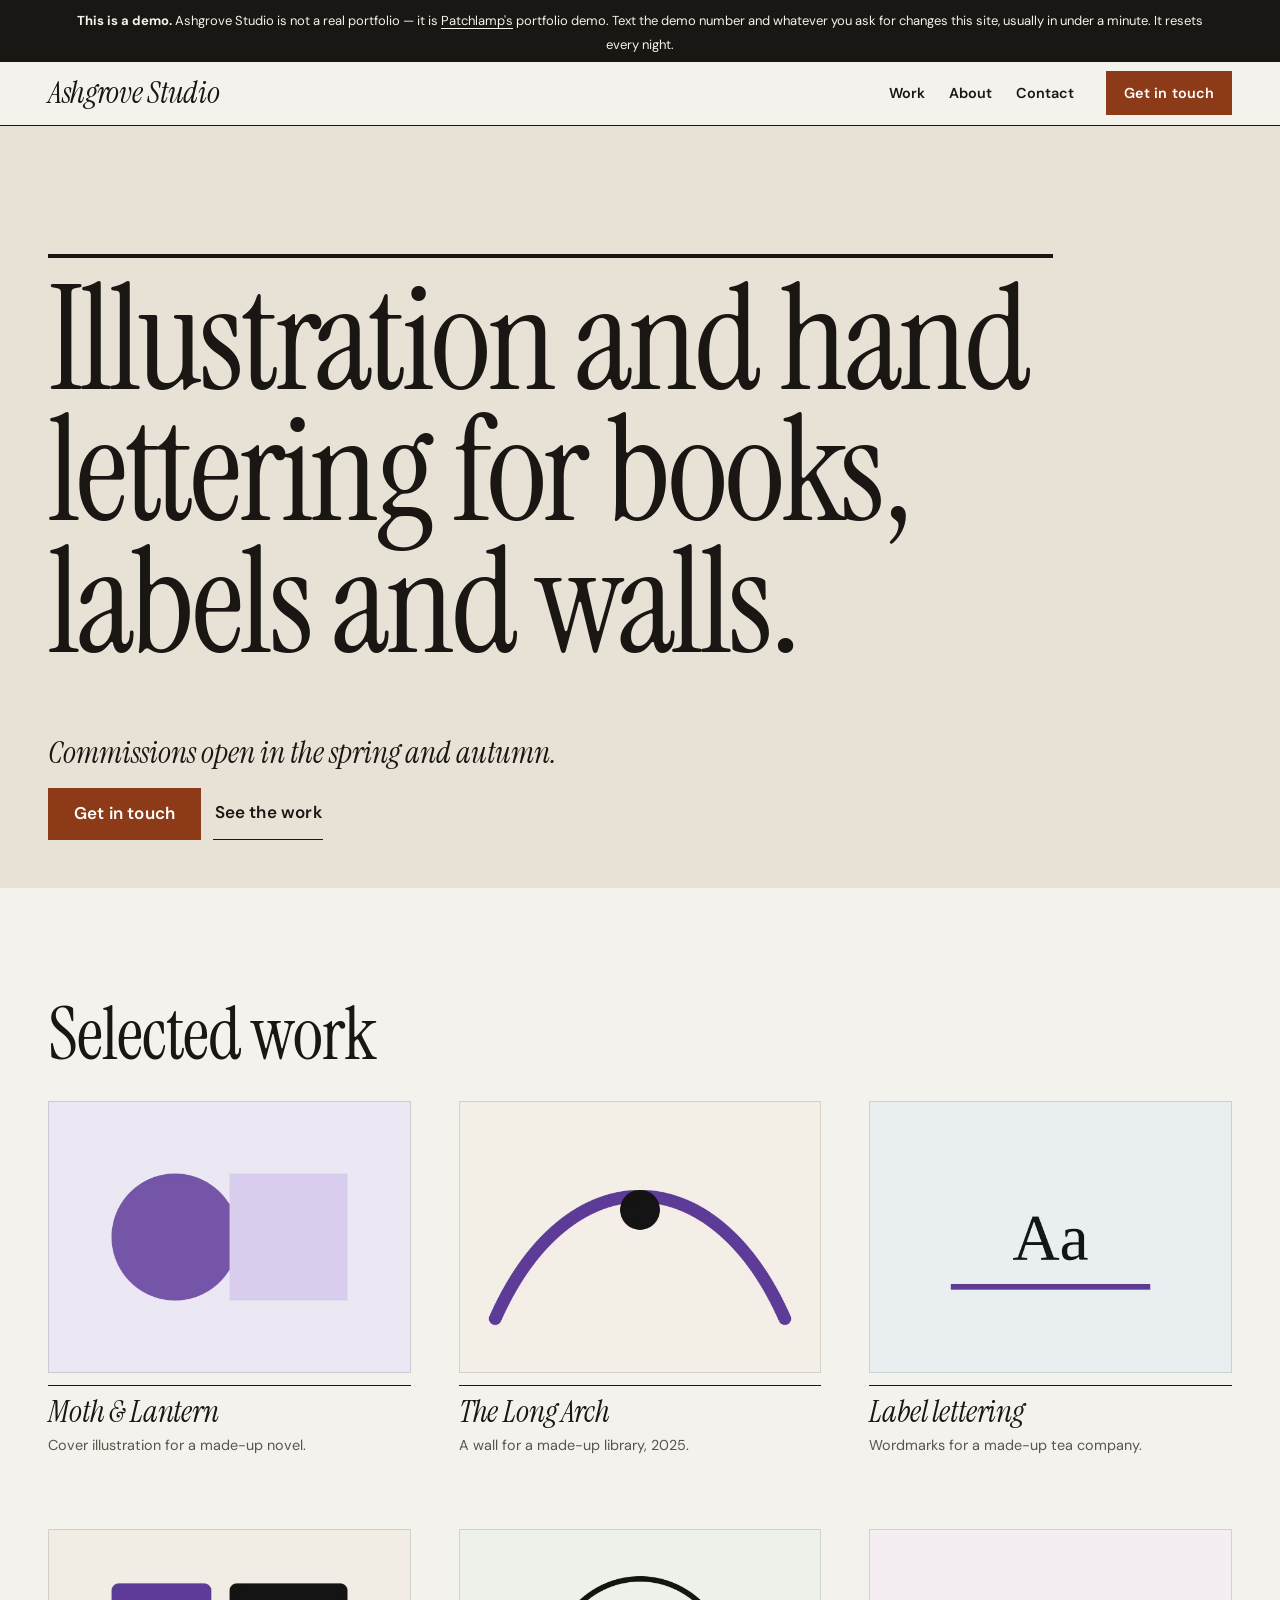
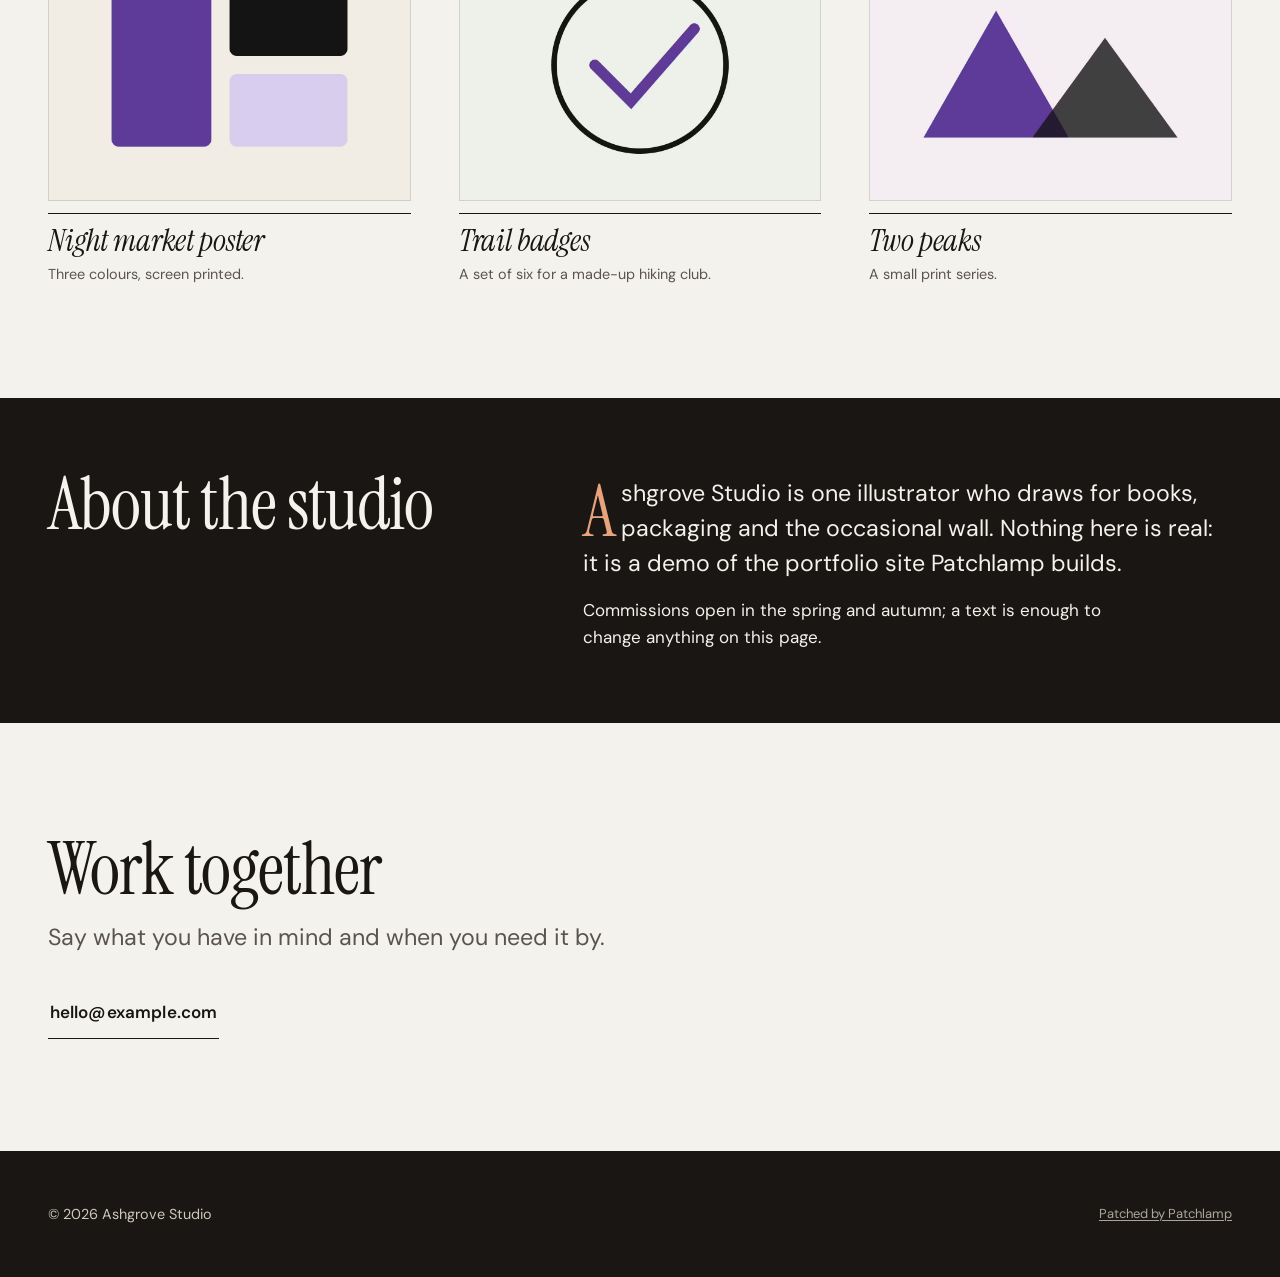
==== index.html @ ecdbf830 "B256: rendered from site.json by lib/sitegen.py (editorial, chosen by site direct); the hand-written" ====
<!DOCTYPE html>
<html lang="en">
<head>
  <meta charset="utf-8">
  <meta name="viewport" content="width=device-width, initial-scale=1">
  <title>Ashgrove Studio — Patchlamp's portfolio demo</title>
  <meta name="description" content="Ashgrove Studio is Patchlamp's demo portfolio: illustration and lettering, changed by text. Not a real studio.">
  <meta name="robots" content="noindex">
  <!-- The pages are rendered from site.json by `site render` (lib/sitegen.py): change site.json, never this file. -->
  <link rel="stylesheet" href="css/style.css">
  <link rel="stylesheet" href="css/look.css">
  <script src="js/motion.js" defer></script>
</head>
<body class="page-home">
  <p class="demo-bar">
    <strong>This is a demo.</strong> Ashgrove Studio is not a real portfolio — it is
    <a href="https://patchlamp.com/">Patchlamp's</a> portfolio demo. Text the demo number and whatever you ask for changes this site, usually in under a minute. It resets every night.
  </p>

  <header class="site-header">
    <a class="wordmark" href="index.html">Ashgrove Studio</a>
    <nav class="site-nav" aria-label="Site">
      <a href="index.html#work">Work</a>
      <a href="index.html#about">About</a>
      <a href="index.html#contact">Contact</a>
    </nav>
    <a class="header-cta" href="#contact"><span class="cta-full">Get in touch</span><span class="cta-short">Contact</span></a>
  </header>

  <main id="top">
    <section class="hero-block hero--typographic" id="hero">
      <div class="hero-copy">
        <h1 class="hero-heading">Illustration and hand lettering for books, labels and walls.</h1>
        <div class="hero-aside">
          <p class="hero-sub">Commissions open in the spring and autumn.</p>
          <div class="hero-actions">
            <a class="btn btn-primary" href="#contact">Get in touch</a>
            <a class="btn btn-secondary" href="#work">See the work</a>
          </div>
        </div>
      </div>
    </section>
    <section class="section work work--grid" id="work">
      <div class="section-inner">
        <div class="section-head">
          <h2>Selected work</h2>
        </div>
        <ol class="work-list">
          <li class="work-item" data-reveal>
            <figure class="work-media">
              <picture><source type="image/avif" srcset="images/work-1-600.avif 600w, images/work-1-1200.avif 1200w" sizes="(min-width: 900px) 50vw, 100vw"><source type="image/webp" srcset="images/work-1-600.webp 600w, images/work-1-1200.webp 1200w" sizes="(min-width: 900px) 50vw, 100vw"><img src="images/work-1-1200.jpg" srcset="images/work-1-600.jpg 600w, images/work-1-1200.jpg 1200w" sizes="(min-width: 900px) 50vw, 100vw" width="1200" height="900" alt="A book cover drawing" loading="eager" decoding="async"></picture>
            </figure>
            <h3>Moth &amp; Lantern</h3>
            <p>Cover illustration for a made-up novel.</p>
          </li>
          <li class="work-item" data-reveal>
            <figure class="work-media">
              <picture><source type="image/avif" srcset="images/work-2-600.avif 600w, images/work-2-1200.avif 1200w" sizes="(min-width: 900px) 50vw, 100vw"><source type="image/webp" srcset="images/work-2-600.webp 600w, images/work-2-1200.webp 1200w" sizes="(min-width: 900px) 50vw, 100vw"><img src="images/work-2-1200.jpg" srcset="images/work-2-600.jpg 600w, images/work-2-1200.jpg 1200w" sizes="(min-width: 900px) 50vw, 100vw" width="1200" height="900" alt="A mural sketch" loading="lazy" decoding="async"></picture>
            </figure>
            <h3>The Long Arch</h3>
            <p>A wall for a made-up library, 2025.</p>
          </li>
          <li class="work-item" data-reveal>
            <figure class="work-media">
              <picture><source type="image/avif" srcset="images/work-3-600.avif 600w, images/work-3-1200.avif 1200w" sizes="(min-width: 900px) 50vw, 100vw"><source type="image/webp" srcset="images/work-3-600.webp 600w, images/work-3-1200.webp 1200w" sizes="(min-width: 900px) 50vw, 100vw"><img src="images/work-3-1200.jpg" srcset="images/work-3-600.jpg 600w, images/work-3-1200.jpg 1200w" sizes="(min-width: 900px) 50vw, 100vw" width="1200" height="900" alt="A lettering study" loading="lazy" decoding="async"></picture>
            </figure>
            <h3>Label lettering</h3>
            <p>Wordmarks for a made-up tea company.</p>
          </li>
          <li class="work-item" data-reveal>
            <figure class="work-media">
              <picture><source type="image/avif" srcset="images/work-4-600.avif 600w, images/work-4-1200.avif 1200w" sizes="(min-width: 900px) 50vw, 100vw"><source type="image/webp" srcset="images/work-4-600.webp 600w, images/work-4-1200.webp 1200w" sizes="(min-width: 900px) 50vw, 100vw"><img src="images/work-4-1200.jpg" srcset="images/work-4-600.jpg 600w, images/work-4-1200.jpg 1200w" sizes="(min-width: 900px) 50vw, 100vw" width="1200" height="900" alt="A poster layout" loading="lazy" decoding="async"></picture>
            </figure>
            <h3>Night market poster</h3>
            <p>Three colours, screen printed.</p>
          </li>
          <li class="work-item" data-reveal>
            <figure class="work-media">
              <picture><source type="image/avif" srcset="images/work-5-600.avif 600w, images/work-5-1200.avif 1200w" sizes="(min-width: 900px) 50vw, 100vw"><source type="image/webp" srcset="images/work-5-600.webp 600w, images/work-5-1200.webp 1200w" sizes="(min-width: 900px) 50vw, 100vw"><img src="images/work-5-1200.jpg" srcset="images/work-5-600.jpg 600w, images/work-5-1200.jpg 1200w" sizes="(min-width: 900px) 50vw, 100vw" width="1200" height="900" alt="A badge design" loading="lazy" decoding="async"></picture>
            </figure>
            <h3>Trail badges</h3>
            <p>A set of six for a made-up hiking club.</p>
          </li>
          <li class="work-item" data-reveal>
            <figure class="work-media">
              <picture><source type="image/avif" srcset="images/work-6-600.avif 600w, images/work-6-1200.avif 1200w" sizes="(min-width: 900px) 50vw, 100vw"><source type="image/webp" srcset="images/work-6-600.webp 600w, images/work-6-1200.webp 1200w" sizes="(min-width: 900px) 50vw, 100vw"><img src="images/work-6-1200.jpg" srcset="images/work-6-600.jpg 600w, images/work-6-1200.jpg 1200w" sizes="(min-width: 900px) 50vw, 100vw" width="1200" height="900" alt="A print" loading="lazy" decoding="async"></picture>
            </figure>
            <h3>Two peaks</h3>
            <p>A small print series.</p>
          </li>
        </ol>
      </div>
    </section>
    <section class="section about about--band band" id="about">
      <div class="section-inner">
        <div class="about-grid">
          <div class="about-copy">
            <div class="about-head">
              <h2>About the studio</h2>
            </div>
            <div class="about-body">
              <p class="lede">Ashgrove Studio is one illustrator who draws for books, packaging and the occasional wall. Nothing here is real: it is a demo of the portfolio site Patchlamp builds.</p>
              <p class="">Commissions open in the spring and autumn; a text is enough to change anything on this page.</p>
            </div>
          </div>
        </div>
      </div>
    </section>
    <section class="section contact contact--plain" id="contact">
      <div class="section-inner">
        <div class="section-head">
          <h2>Work together</h2>
          <p class="lede">Say what you have in mind and when you need it by.</p>
        </div>
        <div class="action-row">
          <a class="btn btn-secondary" data-mail href="mailto:hello@example.com">hello@example.com</a>
        </div>
      </div>
    </section>

  </main>

  <footer class="site-footer">
    <p class="copyright">&copy; 2026 Ashgrove Studio</p>
    <p class="patchlamp-badge"><a href="https://patchlamp.com/for/creatives?from=badge" rel="noopener">Patched by Patchlamp</a></p>
    <script src="https://patchlamp.com/s/site-chat.js" data-site="demo-portfolio" crossorigin="anonymous" defer></script>
    <script src="https://patchlamp.com/hit.js" data-site="demo-portfolio" crossorigin="anonymous" defer></script>
  </footer>
</body>
</html>
---- css/style.css ----
/* ==========================================================================
   base.css: the stylesheet every rendered site shares (B255, plans/83).
   Rendered as css/style.css. It has three readers:
   1. every page of a rendered site, followed by css/look.css (a look's
      tokens and its short list of rules) and css/custom.css when a site has one;
   2. the Functions pages (/admin, estimates, invoices, signing, /book/manage),
      which load this file and read the tokens marked "Functions" below, so
      those names stay, whatever else changes;
   3. the section variants in _sections/: their layouts live here, so any
      look can wear any variant.
   How the file works: components read tokens and never a literal colour or
   font; a look changes tokens and owns a few rules; a dark or coloured ground
   (.band, the dark heroes, the accent cards) re-sets --ink, --ink-dim and
   --accent-text for what sits inside it, so the components need no dark copy.
   Nothing is ever at opacity 0. Motion is opt-in: js/motion.js sets
   html.motion only under prefers-reduced-motion: no-preference, and a reveal
   starts from a visible state, so a still frame (a screenshot, a link
   preview, the judge) always reads whole. templates/sites/DESIGN.md is the
   standard this file serves.
   ========================================================================== */

:root {
  /* --- Colour roles ------------------------------------------------------ */
  --bg: #f7f8f8;              /* page ground */
  --bg-raised: #ffffff;       /* cards, inputs (Functions) */
  --bg-alt: #edf1f2;          /* the alternate section ground */
  --bg-line: #d3dce0;         /* hairlines, input borders (Functions) */
  --ink: #15212a;             /* body text (Functions) */
  --ink-dim: #4f5f68;         /* secondary text, at least 4.5:1 on --bg (Functions) */
  --accent: #1d6f8c;          /* fills: buttons, the checked slot, focus (Functions) */
  --accent-strong: #155468;   /* hover on a fill */
  --accent-dim: var(--accent-strong);  /* the B64 name for the hover colour */
  --accent-ink: #ffffff;      /* text on --accent */
  --accent-text: var(--accent);        /* the accent as small text on --bg; a look with a loud accent darkens it */
  --link-hover: var(--accent-strong);
  --focus: var(--accent);
  --band: #10293a;            /* the one dark ground */
  --band-ink: #f1f6f8;
  --band-dim: #b4c7d0;
  --band-accent: #86d0e6;
  --hero-ground: var(--band); /* the hero's ground for split and typographic */
  --hero-ink: var(--band-ink);
  --hero-dim: var(--band-dim);
  --hero-accent: var(--band-accent);
  --hero-scrim: var(--band);  /* what a photo darkens to under text */
  --proof-bg: var(--bg-alt);
  --proof-ink: var(--ink);
  --proof-mark: var(--accent);
  --footer-bg: var(--ink);
  --footer-ink: color-mix(in srgb, var(--bg) 82%, var(--ink));
  --sorry-bg: #fbe9e7;
  --sorry-ink: #7a1f12;
  --photo-filter: none;       /* the look's grade, until img treat grades the files themselves */
  --texture: none;            /* a band's texture: a background-image the look sets */

  /* --- Type ------------------------------------------------------------- */
  --font-display: Georgia, "Times New Roman", serif;                    /* Functions */
  --font-text: system-ui, -apple-system, "Segoe UI", Helvetica, Arial, sans-serif;
  --font-body: var(--font-text);       /* the B64 name; the Functions pages read it */
  --font-kicker: var(--font-text);
  --font-button: var(--font-text);
  --display-weight: 400;      /* the hero heading */
  --heading-weight: var(--display-weight);
  --display-tracking: -0.02em;
  --display-leading: 1.02;
  --display-case: none;
  --kicker-case: uppercase;
  --kicker-tracking: 0.14em;
  --kicker-weight: 600;
  --kicker-size: var(--step--2);
  --button-weight: 650;
  --button-case: none;
  --button-tracking: 0;
  --text-size: 1.0625rem;
  --text-leading: 1.65;
  /* The scale. Every font-size in this file and in a look is one of these, so
     the design gate can check sizes against it. --step-0 is body text. */
  --step--2: 0.8125rem;
  --step--1: clamp(0.84rem, 0.82rem + 0.1vw, 0.9rem);
  --step-0: var(--text-size);
  --step-1: clamp(1.2rem, 1.1rem + 0.45vw, 1.45rem);
  --step-2: clamp(1.45rem, 1.25rem + 0.9vw, 1.95rem);
  --step-3: clamp(2rem, 1.5rem + 2.2vw, 3.25rem);
  --step-4: clamp(2.4rem, 1.7rem + 3.2vw, 4.25rem);
  --step-5: clamp(2.75rem, 1.6rem + 5vw, 6rem);       /* the hero: 44px on a phone, 96px wide */
  --step-6: clamp(3.25rem, 1.4rem + 8vw, 8.5rem);     /* the typographic hero, which has no photo to carry it */
  --measure: 34em;            /* Functions */

  /* --- Space ------------------------------------------------------------ */
  --space: 1rem;              /* Functions */
  --space-half: 0.5rem;
  --space-2: 2rem;
  --space-3: 3rem;
  --space-4: 4.5rem;
  --space-5: clamp(4rem, 3rem + 5vw, 8rem);
  --space-lg: 2.5rem;         /* the B64 name; the Functions pages read it */
  --space-xl: var(--space-5);
  --section-pad: var(--space-5);
  --page-pad: clamp(1rem, 4vw, 3rem);   /* Functions */
  --content: 74rem;
  --wide: var(--content);

  /* --- Shape, depth ----------------------------------------------------- */
  --radius: 6px;              /* inputs, tiles */
  --radius-card: 10px;
  --radius-btn: 6px;
  --radius-media: 6px;
  --rule-strong: 1px solid var(--ink);
  --shadow-1: 0 1px 2px rgb(15 30 40 / 0.06), 0 2px 8px rgb(15 30 40 / 0.05);
  --shadow-2: 0 2px 6px rgb(15 30 40 / 0.06), 0 18px 40px -12px rgb(15 30 40 / 0.22);
  --shadow: var(--shadow-2);  /* the B64 name */

  /* --- Motion (read only under html.motion and no-preference) ----------- */
  --dur-1: 160ms;             /* hover, press */
  --dur-2: 420ms;             /* a state change */
  --dur-3: 900ms;             /* a reveal */
  --dur-moment: 1600ms;       /* a look's one hero moment */
  --ease: cubic-bezier(0.2, 0.7, 0.2, 1);
  --ease-in-out: cubic-bezier(0.65, 0, 0.35, 1);
  --lift: -3px;
  --reveal-from: 0.55;        /* never 0: a still frame must read whole */
  --reveal-shift: 10px;
  --reveal-stagger: 70ms;
}

/* --- Base ------------------------------------------------------------------ */
*, *::before, *::after { box-sizing: border-box; }
* { margin: 0; padding: 0; }
html { -webkit-text-size-adjust: 100%; text-size-adjust: 100%; scroll-padding-top: 5.5rem; }
body {
  background: var(--bg); color: var(--ink);
  font-family: var(--font-text); font-size: var(--step-0); line-height: var(--text-leading);
  -webkit-font-smoothing: antialiased; text-rendering: optimizeLegibility; font-kerning: normal;
  font-synthesis: weight;   /* never a browser-slanted italic or scaled small caps: a look that wants one ships the face */
  overflow-x: clip;
}
img, svg, video { display: block; max-width: 100%; height: auto; }
picture { display: contents; }
h1, h2, h3, h4 {
  font-family: var(--font-display); font-weight: var(--heading-weight);
  letter-spacing: var(--display-tracking); line-height: 1.1; text-transform: var(--display-case);
  text-wrap: balance;
}
h1, h2 { font-size: var(--step-4); line-height: var(--display-leading); }
h3 { font-size: var(--step-1); line-height: 1.2; letter-spacing: -0.005em; }
p { max-width: var(--measure); text-wrap: pretty; }
a { color: var(--accent-text); text-underline-offset: 0.2em; text-decoration-thickness: 1px; }
a:hover { color: var(--link-hover); text-decoration-thickness: 2px; }
.muted { color: var(--ink-dim); }
.visually-hidden { position: absolute; width: 1px; height: 1px; overflow: hidden; clip-path: inset(50%); white-space: nowrap; }
:focus-visible { outline: 3px solid var(--focus); outline-offset: 3px; border-radius: 2px; }
::selection { background: var(--accent); color: var(--accent-ink); }

/* Grounds that change the ink: everything inside reads these instead, the surfaces (--bg, --bg-raised,
   --bg-alt) as well as the text, so a form card, a tile or an input inside a band is a lifted tone of the
   band with light text, never a light card with light text. */
.band, .hero--full-dark {
  background-color: var(--band); background-image: var(--texture); color: var(--band-ink);
  --ink: var(--band-ink); --ink-dim: var(--band-dim); --accent-text: var(--band-accent);
  --link-hover: var(--band-ink); --focus: var(--band-accent);
  --bg: color-mix(in srgb, var(--band-ink) 6%, var(--band));
  --bg-alt: var(--bg);
  --bg-raised: color-mix(in srgb, var(--band-ink) 11%, var(--band));
  --bg-line: color-mix(in srgb, var(--band-ink) 24%, transparent);
  --rule-strong: 1px solid color-mix(in srgb, var(--band-ink) 45%, transparent);
}
.hero--split, .hero--typographic {
  background-color: var(--hero-ground); color: var(--hero-ink);
  --ink: var(--hero-ink); --ink-dim: var(--hero-dim); --accent-text: var(--hero-accent);
  --link-hover: var(--hero-ink); --focus: var(--hero-accent);
  --bg: color-mix(in srgb, var(--hero-ink) 6%, var(--hero-ground));
  --bg-alt: var(--bg);
  --bg-raised: color-mix(in srgb, var(--hero-ink) 11%, var(--hero-ground));
  --bg-line: color-mix(in srgb, var(--hero-ink) 24%, transparent);
}
.contact-card, .cta--band, .donate--band {
  background: var(--accent); color: var(--accent-ink);
  /* 90% and a 10% lift: at 82% and 14% the dim text failed AA on its own raised tile in three looks (B256) */
  --ink: var(--accent-ink); --ink-dim: color-mix(in srgb, var(--accent-ink) 90%, var(--accent));
  --accent-text: var(--accent-ink); --link-hover: var(--accent-ink); --focus: var(--accent-ink);
  --bg: color-mix(in srgb, var(--accent-ink) 8%, var(--accent));
  --bg-alt: var(--bg);
  --bg-raised: color-mix(in srgb, var(--accent-ink) 10%, var(--accent));
  --bg-line: color-mix(in srgb, var(--accent-ink) 30%, transparent);
}

/* --- The demo and preview bar ------------------------------------------- */
.demo-bar {
  max-width: none; margin: 0; padding: 0.45rem var(--page-pad);
  background: var(--ink); color: var(--bg); font-size: var(--step--2); line-height: 1.45; text-align: center;
}
.demo-bar a { color: inherit; display: inline-block; padding-block: 0.3rem; }

/* --- Header: the name, the sections, the one way to reach them ------------ */
.site-header {
  position: sticky; top: 0; z-index: 20;
  display: flex; align-items: center; gap: var(--space) var(--space-2);
  padding: 0.6rem var(--page-pad);
  background: color-mix(in srgb, var(--bg) 93%, transparent); color: var(--ink);
  -webkit-backdrop-filter: saturate(1.4) blur(10px); backdrop-filter: saturate(1.4) blur(10px);
  border-bottom: 1px solid color-mix(in srgb, var(--bg-line) 70%, transparent);
}
.wordmark {
  display: inline-flex; align-items: center; gap: 0.45rem; margin-right: auto; min-height: 44px; min-width: 0;
  font-family: var(--font-display); font-size: var(--step-1); font-weight: var(--heading-weight);
  letter-spacing: -0.01em; line-height: 1.05; text-transform: var(--display-case);
  color: inherit; text-decoration: none;
}
.wordmark:hover { color: inherit; text-decoration: none; }
.wordmark-sub { color: var(--accent-text); }
.site-nav { display: flex; gap: 0.25rem 1.5rem; }
.site-nav a {
  display: inline-flex; align-items: center; min-height: 44px;
  color: inherit; text-decoration: none; font-size: var(--step--1); font-weight: 600;
}
.site-nav a:hover, .site-nav a[aria-current="page"] { color: var(--accent-text); }
.header-cta {
  display: inline-flex; align-items: center; flex: none; min-height: 44px; padding: 0.5rem 1.1rem;
  background: var(--accent); color: var(--accent-ink); border-radius: var(--radius-btn);
  font-family: var(--font-button); font-size: var(--step--1); font-weight: var(--button-weight);
  letter-spacing: var(--button-tracking); text-transform: var(--button-case); text-decoration: none; white-space: nowrap;
}
.header-cta:hover { background: var(--accent-strong); color: var(--accent-ink); text-decoration: none; }
.header-cta .cta-short { display: none; }
@media (max-width: 56em) { .site-nav { display: none; } }   /* one scroll on a phone; the call button stays */
@media (max-width: 30em) {
  .site-header { gap: var(--space); }
  .header-cta .cta-full { display: none; }
  .header-cta .cta-short { display: inline; }
}

/* --- Buttons (.button: the B64 class the pasted collection blocks use) ---- */
.btn, .button {
  display: inline-flex; align-items: center; justify-content: center; gap: 0.5rem;
  min-height: 3.25rem; padding: 0.7rem 1.5rem;
  font-family: var(--font-button); font-size: var(--step-0); font-weight: var(--button-weight); line-height: 1.15;
  letter-spacing: var(--button-tracking); text-transform: var(--button-case); text-align: center; text-decoration: none;
  cursor: pointer; border: 2px solid transparent; border-radius: var(--radius-btn);
}
.btn-primary, .button { background: var(--accent); color: var(--accent-ink); }
.btn-primary:hover, .button:hover { background: var(--accent-strong); color: var(--accent-ink); text-decoration: none; }
.btn-secondary { background: transparent; color: inherit; border-color: color-mix(in srgb, currentColor 55%, transparent); }
.btn-secondary:hover { color: inherit; border-color: currentColor; background: color-mix(in srgb, currentColor 8%, transparent); text-decoration: none; }
.action-row { display: flex; flex-wrap: wrap; align-items: center; gap: 0.75rem; }
@media (max-width: 30em) { .btn, .button { padding-inline: 1.15rem; } }

/* --- Pictures and their labels (a stock or AI picture says so) ----------- */
figure { position: relative; margin: 0; }
figure img { filter: var(--photo-filter); }
.img-label {
  position: absolute; top: 0.6rem; right: 0.6rem; z-index: 2; max-width: calc(100% - 1.2rem);
  padding: 0.2rem 0.55rem; border-radius: 3px; background: rgb(0 0 0 / 0.64); color: #fff;
  font: 500 var(--step--2)/1.35 var(--font-text); letter-spacing: 0.01em; text-transform: none; pointer-events: none;
}

/* --- Hero: shared parts ------------------------------------------------- */
.hero-block { position: relative; isolation: isolate; }
.hero-media { position: relative; margin: 0; overflow: hidden; background-color: var(--band); }
.hero-media img { width: 100%; height: 100%; object-fit: cover; }
.hero-field { background-image: var(--texture); }   /* the colour field a hero shows when there is no photo */
.hero-copy { position: relative; z-index: 1; }
.hero-kicker {
  font: var(--kicker-weight) var(--kicker-size)/1.3 var(--font-kicker);
  text-transform: var(--kicker-case); letter-spacing: var(--kicker-tracking);
  color: var(--accent-text); margin-bottom: var(--space);
}
.hero-heading {
  font-size: var(--step-5); line-height: var(--display-leading); font-weight: var(--display-weight);
  max-width: 13ch; margin-bottom: var(--space);
}
.hero-heading em { font-style: normal; color: var(--accent-text); }
.hero-sub { font-size: var(--step-1); line-height: 1.45; max-width: 30em; color: var(--ink-dim); }
.hero-actions { display: flex; flex-wrap: wrap; gap: 0.75rem; margin-top: var(--space-2); }
.hero-actions:empty { display: none; }
.hero-note { margin-top: var(--space); font-size: var(--step--1); font-weight: 600; color: var(--ink-dim); }
.hero-phone { margin-top: var(--space); }   /* a step under the buttons, so the number reads as its own way in */
.hero-phone a {
  display: inline-block; padding-block: 0.3rem; color: inherit; text-decoration: none;
  font: var(--heading-weight) var(--step-2)/1.1 var(--font-display); letter-spacing: var(--display-tracking);
}

/* hero--band-card: a photo band, the words on a card over its lower edge */
.hero--band-card { background: var(--bg); color: var(--ink); padding-bottom: var(--space-3); }
.hero--band-card .hero-media { height: clamp(12rem, 44vw, 34rem); }
.hero--band-card .hero-copy {
  margin: calc(-1 * clamp(3rem, 9vw, 11rem)) var(--page-pad) 0; max-width: 46rem;
  padding: clamp(1.5rem, 4vw, 3.5rem);
  background: var(--bg-raised); border-radius: var(--radius-card); box-shadow: var(--shadow-2);
}
@media (min-width: 60em) {
  /* wide, the photo runs the hero's full height and the card sits on its lower left, overhanging its foot, so the
     band beside the card is picture rather than an empty strip of page (the B257 judge, ten previews, and B256's
     Apron Strings: "the right half beside the hero card is empty") */
  .hero--band-card { display: grid; padding-bottom: var(--space-4); }
  .hero--band-card > .hero-media, .hero--band-card > .hero-copy { grid-area: 1 / 1; }
  .hero--band-card .hero-media { height: clamp(24rem, 38vw, 32rem); }
  .hero--band-card .hero-copy { align-self: end; width: calc(100% - 2 * var(--page-pad));
    margin: 0 0 calc(-1 * var(--space-3)) max(var(--page-pad), calc((100vw - var(--content)) / 2)); }
  /* the card is a frame of its own: its heading a step under the full-bleed heroes', so the action stays on the
     first desktop screen */
  .hero--band-card .hero-heading { font-size: var(--step-4); max-width: 16ch; }
}

/* hero--split: the words on the hero ground, the photo beside them (under them on a phone) */
.hero--split { display: grid; }
.hero--split .hero-media { order: 2; height: clamp(14rem, 60vw, 24rem); }
.hero--split .hero-copy { padding: var(--space-3) var(--page-pad); }
.hero--split .hero-field { display: none; }
@media (min-width: 56em) {
  .hero--split.has-image { grid-template-columns: minmax(0, 1.05fr) minmax(0, 1fr); min-height: min(86svh, 44rem); }
  .hero--split .hero-media { height: auto; }
  .hero--split .hero-copy {
    align-self: center; width: 100%; max-width: calc(var(--content) + 2 * var(--page-pad)); margin-inline: auto;
    padding: var(--space-4) var(--page-pad);
  }
  .hero--split.has-image .hero-copy { padding-right: var(--space-3); padding-left: max(var(--page-pad), calc((100vw - var(--content)) / 2)); }
}

/* hero--full-dark: the photo full bleed, the words low on a scrim of the band colour */
.hero--full-dark { display: grid; min-height: 30rem; }
@media (min-width: 48em) { .hero--full-dark { min-height: min(92svh, 56rem); } }
.hero--full-dark > .hero-media, .hero--full-dark > .hero-copy { grid-area: 1 / 1; }
/* The scrim is what makes words over any photo readable: behind the heading it is at least about 70% of the
   band colour, which keeps white text above 4.5:1 even over white sky (the design gate samples it). On a phone
   the words fill the hero, so the scrim is one wash: light at the top so the scene shows, about 70% from the
   kicker down through the H1 (5.6:1 on the Juniper pool, 6.1:1 on clear-water's sky, 2026-10-23), and 85% at the
   foot; at 48-95% it read as a dark colour field (the judge, wick-7). Wider, it darkens the left and the bottom. */
.hero--full-dark .hero-media::after {
  content: ""; position: absolute; inset: 0;
  background: linear-gradient(180deg, color-mix(in srgb, var(--hero-scrim) 25%, transparent) 0%,
    color-mix(in srgb, var(--hero-scrim) 70%, transparent) 25%,
    color-mix(in srgb, var(--hero-scrim) 72%, transparent) 60%,
    color-mix(in srgb, var(--hero-scrim) 85%, transparent) 100%);
}
@media (min-width: 48em) {
  .hero--full-dark .hero-media::after {
    background:
      linear-gradient(180deg, transparent 12%, color-mix(in srgb, var(--hero-scrim) 45%, transparent) 45%, color-mix(in srgb, var(--hero-scrim) 94%, transparent) 100%),
      linear-gradient(90deg, color-mix(in srgb, var(--hero-scrim) 82%, transparent), color-mix(in srgb, var(--hero-scrim) 62%, transparent) 42%, transparent 74%);
  }
}
.hero--full-dark .hero-copy {
  align-self: end; width: 100%; max-width: calc(var(--content) + 2 * var(--page-pad)); margin-inline: auto;
  padding: clamp(5rem, 14vw, 8rem) var(--page-pad) clamp(2rem, 6vw, 5.5rem);
}
.hero--full-dark .hero-field::after { content: none; }   /* no photo: the field is the ground, no scrim */
.hero--full-dark .hero-sub { color: color-mix(in srgb, var(--band-ink) 92%, transparent); }
.hero--full-dark .hero-media .img-label { top: 0.8rem; right: var(--page-pad); }

/* hero--typographic: no photo; the heading at the largest step on a colour field */
.hero--typographic { background-image: var(--texture); }
.hero--typographic .hero-copy {
  display: grid; gap: var(--space-2); max-width: calc(var(--content) + 2 * var(--page-pad)); margin-inline: auto;
  padding: clamp(3.5rem, 10vw, 9rem) var(--page-pad) clamp(3rem, 7vw, 6rem);
}
.hero--typographic .hero-kicker { margin: 0; }
.hero--typographic .hero-heading { font-size: var(--step-6); max-width: 14ch; margin: 0; }
.hero--typographic .hero-aside .hero-actions { margin-top: var(--space); }
.hero--typographic .hero-note { margin: 0; padding-top: var(--space); border-top: 1px solid color-mix(in srgb, currentColor 30%, transparent); }
/* Wide, the line and the buttons sit under the heading on its left edge (the eye goes down, not across to a lower
   corner: the B257 judge, ten previews), and the hours note and the phone take the right column beside them. */
@media (min-width: 60em) {
  .hero--typographic .hero-copy { grid-template-columns: minmax(0, 7fr) minmax(0, 5fr); column-gap: var(--space-4); }
  .hero--typographic .hero-kicker, .hero--typographic .hero-heading { grid-column: 1 / -1; }
  .hero--typographic .hero-aside { grid-column: 1; grid-row: 3 / span 2; }
  .hero--typographic .hero-note, .hero--typographic .hero-phone { grid-column: 2; grid-row: 3; align-self: end; }
  .hero--typographic .hero-note + .hero-phone { grid-row: 4; align-self: start; }
}

/* --- Proof: the line under the hero (rating, area, hours) ---------------- */
.proof-list { list-style: none; }
.proof-list li { display: flex; align-items: center; gap: 0.6rem; min-height: 2rem; }
.proof-list a { color: inherit; display: inline-block; padding-block: 0.35rem; }
/* proof--strip: a band of its own colour */
.proof--strip { background: var(--proof-bg); color: var(--proof-ink); }
.proof--strip .proof-list {
  max-width: calc(var(--content) + 2 * var(--page-pad)); margin: 0 auto; padding: 1rem var(--page-pad);
  display: grid; grid-template-columns: repeat(auto-fit, minmax(min(100%, 9.5rem), 1fr)); gap: 0.35rem var(--space-2);
  font-size: var(--step--1); font-weight: 600; line-height: 1.3;
}
.proof--strip li::before { content: ""; flex: none; width: 0.5rem; height: 0.5rem; border-radius: 50%; background: var(--proof-mark); }
@media (max-width: 29.99em) { .proof--strip .proof-list { grid-template-columns: 1fr; } }   /* a phone: one a line, never two and one stranded (the B256 judge) */
@media (min-width: 48em) { .proof--strip .proof-list { grid-template-columns: repeat(auto-fit, minmax(12rem, 1fr)); font-size: var(--step-0); } }
/* proof--inline: one typeset line between rules, on the page ground */
.proof--inline { padding: 0 var(--page-pad); }
.proof--inline .proof-list {
  max-width: var(--content); margin: 0 auto; padding: 0.9rem 0;
  display: flex; flex-wrap: wrap; gap: 0.25rem 1.6rem;
  border-top: var(--rule-strong); border-bottom: 1px solid var(--bg-line); font-size: var(--step-0);
}
.proof--inline li::before { content: var(--proof-glyph, "•"); color: var(--proof-mark); }

/* --- Sections ------------------------------------------------------------ */
.section { padding: var(--section-pad) var(--page-pad); }
.section.alt { background: var(--bg-alt); }
.section-inner { max-width: var(--content); margin: 0 auto; }
.section-head { max-width: 44rem; margin-bottom: var(--space-3); }
.section-head h2 { margin-bottom: var(--space); }
.kicker {
  font: var(--kicker-weight) var(--kicker-size)/1.3 var(--font-kicker);
  text-transform: var(--kicker-case); letter-spacing: var(--kicker-tracking);
  color: var(--accent-text); margin-bottom: var(--space);
}
.lede { font-size: var(--step-1); line-height: 1.5; color: var(--ink-dim); max-width: 30em; }
.section-media { margin: var(--space-2) 0 0; }
.section-media img, .about-media img { width: 100%; aspect-ratio: 3 / 2; object-fit: cover; border-radius: var(--radius-media); }
/* A preview's note on how a section was written (the services' "from the category on their Google listing"): under
   the list, small and quiet, because the first thing a customer reads in the section is the services, not how the
   page was made (the B257 judge, ten previews). */
.preview-caveat {
  margin-top: var(--space-2); padding: 0.1rem 0 0.1rem 0.75rem; border-left: 2px solid var(--bg-line);
  color: var(--ink-dim); font-size: var(--step--2); max-width: 40em;
}

/* --- Services ----------------------------------------------------------- */
.service-list { list-style: none; display: grid; gap: var(--space-2) var(--space-3); }
.service-n {
  font: var(--display-weight) var(--step-3)/0.9 var(--font-display); letter-spacing: -0.03em;
  color: var(--accent-text); font-variant-numeric: lining-nums tabular-nums;
}
.service-list h3 { margin-bottom: 0.35rem; }
.service-list p { color: var(--ink-dim); }
/* services--numerals: an editorial list beside a head that stays in view */
.services--numerals .section-inner { display: grid; gap: var(--space-3); }
.services--numerals .section-head { margin: 0; }
.services--numerals .service-list li { display: grid; grid-template-columns: auto 1fr; column-gap: 1.25rem; align-content: start; }
.services--numerals .service-n { grid-row: span 2; min-width: 2.2ch; }
.services--numerals .service-list h3 { margin-top: 0.2rem; }
@media (min-width: 40em) { .services--numerals .service-list { grid-template-columns: 1fr 1fr; } }
@media (min-width: 60em) {
  .services--numerals .preview-caveat { grid-column: 2; }
  .services--numerals .section-inner { grid-template-columns: 5fr 7fr; align-items: start; column-gap: var(--space-4); }
  .services--numerals .section-head { position: sticky; top: 6rem; }
  .services--numerals .service-list { padding-top: var(--space-half); }
}
/* services--blocks: solid blocks of colour, tiled, the number inside */
.services--blocks .service-list { gap: 4px; grid-template-columns: repeat(auto-fit, minmax(min(100%, 15rem), 1fr)); }
.services--blocks .service-list li { background: var(--bg-raised); padding: 1.5rem 1.5rem 1.75rem; }
.services--blocks.alt .service-list li { background: var(--bg); }
.services--blocks .service-n { display: block; margin-bottom: 0.9rem; }
.services--blocks .section-media img, .services--ruled .section-media img { aspect-ratio: 3 / 1; }
/* services--ruled: an index, a rule above each row, no boxes */
.services--ruled .service-list { gap: 0; }
.services--ruled .service-list li {
  display: grid; grid-template-columns: 3.25rem minmax(0, 1fr); column-gap: var(--space);
  padding: 1.1rem 0 1.5rem; border-top: var(--rule-strong);
}
.services--ruled .service-list li:last-child { border-bottom: 1px solid var(--bg-line); }
.services--ruled .service-n { grid-row: span 2; font-size: var(--step-2); }
@media (min-width: 48em) {
  .services--ruled .service-list li { grid-template-columns: 5rem minmax(0, 1fr) minmax(0, 1.35fr); align-items: baseline; padding: 1.5rem 0; }
  .services--ruled .service-n { grid-row: auto; }
  .services--ruled .service-list h3 { font-size: var(--step-2); margin: 0; }
}

/* --- Area: the towns, as a typeset list ---------------------------------- */
.area--list .section-inner { display: grid; gap: var(--space-2); }
.area--list .section-head { margin: 0; }
.place-list { list-style: none; columns: 2 9rem; column-gap: var(--space-2); }
.place-list li {
  break-inside: avoid; padding: 0.55rem 0; border-bottom: 1px solid var(--bg-line);
  font: var(--heading-weight) var(--step-1)/1.2 var(--font-display); text-transform: var(--display-case);
}
@media (min-width: 60em) {
  .area--list .section-inner { grid-template-columns: 5fr 7fr; column-gap: var(--space-4); align-items: start; }
  .place-list { columns: 3 9rem; }
}

/* --- About -------------------------------------------------------------- */
.about-grid { display: grid; gap: var(--space-3); align-items: center; }
.about-head h2 { margin-bottom: var(--space); }
.about-body p + p { margin-top: var(--space); }
.about-body .lede { color: var(--ink); }
.about-media { margin: 0; }
@media (min-width: 60em) {
  .about-grid.has-image { grid-template-columns: 6fr 5fr; gap: var(--space-4); }
  /* no picture: the heading on the left, the words on the right, so a short about isn't one sentence across an
     empty width (the B257 judge, ten previews) */
  .about-grid:not(.has-image) .about-copy { display: grid; grid-template-columns: 5fr 7fr; column-gap: var(--space-4); align-items: start; }
  .about-grid:not(.has-image) .about-head h2 { margin-bottom: 0; }
  .about-grid:not(.has-image) .about-body { padding-top: 0.4rem; }
}
.about--band .about-media img { box-shadow: 0 30px 60px -24px rgb(0 0 0 / 0.5); }
/* a band with no picture is short: its words, not a tall field of colour */
.about--band:has(.about-grid:not(.has-image)) { padding-block: var(--space-4); }

/* --- Gallery ------------------------------------------------------------ */
.gallery-grid { list-style: none; display: grid; gap: 0.75rem; grid-template-columns: repeat(2, minmax(0, 1fr)); }
.gallery-grid li { position: relative; }
.gallery-grid img { width: 100%; height: 100%; aspect-ratio: 4 / 5; object-fit: cover; border-radius: var(--radius-media); }
/* gallery--grid fills every row whatever the count: on a phone an odd last picture goes full width;
   wider, three columns, the first of 3, 6, 9 … leads two by two, and a leftover one or two widen */
.gallery--grid .gallery-grid li:last-child:nth-child(odd) { grid-column: 1 / -1; }
.gallery--grid .gallery-grid li:last-child:nth-child(odd) img { aspect-ratio: 8 / 5; }
@media (min-width: 48em) {
  .gallery--grid .gallery-grid { grid-template-columns: repeat(3, minmax(0, 1fr)); }
  .gallery--grid .gallery-grid li:last-child:nth-child(odd) { grid-column: auto; }
  .gallery--grid .gallery-grid li:last-child:nth-child(odd) img { aspect-ratio: 4 / 5; }
  .gallery--grid .gallery-grid li:first-child:nth-last-child(3n) { grid-column: span 2; grid-row: span 2; }
  .gallery--grid .gallery-grid li:first-child:nth-last-child(3n) figure { position: absolute; inset: 0; }
  .gallery--grid .gallery-grid li:first-child:nth-last-child(3n) img { aspect-ratio: auto; }
  .gallery--grid .gallery-grid li:last-child:nth-child(3n+1) { grid-column: 1 / -1; }
  .gallery--grid .gallery-grid li:last-child:nth-child(3n+1) img { aspect-ratio: 21 / 9; }
  .gallery--grid .gallery-grid li:last-child:nth-child(3n+2) { grid-column: span 2; }
  .gallery--grid .gallery-grid li:last-child:nth-child(3n+2) img { aspect-ratio: 8 / 5; }
}
/* gallery--strip: one row that scrolls sideways, each picture snapping into place */
.gallery-strip {
  display: flex; overflow-x: auto; overscroll-behavior-x: contain; scroll-snap-type: x mandatory;
  margin-inline: calc(-1 * var(--page-pad)); padding: 0 var(--page-pad) 0.75rem; scroll-padding-inline: var(--page-pad);
  scrollbar-width: thin; scrollbar-color: var(--bg-line) transparent;
}
.gallery-strip li { flex: 0 0 min(78vw, 24rem); scroll-snap-align: start; }
.gallery-caption { margin-top: 0.5rem; font-size: var(--step--1); color: var(--ink-dim); }   /* an image's own caption, when site.json gives one */
@media (min-width: 48em) {
  .gallery--grid .gallery-grid li:first-child:nth-last-child(3n) figure { display: flex; flex-direction: column; }
  .gallery--grid .gallery-grid li:first-child:nth-last-child(3n) picture { display: block; flex: 1; min-height: 0; }
}
.gallery-more { margin-top: var(--space-2); }
.gallery-more a { display: inline-block; padding: 0.4rem 0; font-weight: 600; }
.gallery-empty { color: var(--ink-dim); }

/* --- Forms ---------------------------------------------------------------- */
.form-grid { display: grid; gap: var(--space-2); align-items: start; }
.form-grid .section-head { margin: 0; }
@media (min-width: 60em) {
  .form-grid { grid-template-columns: 5fr 7fr; gap: var(--space-4); }
  .form-grid .section-head { position: sticky; top: 6rem; }
  /* a short form sits level with its heading and keeps its fields on one row, so neither column is left with an
     empty half (the booking calendar is tall, and keeps its heading in view instead) */
  :is(.quote--card, .signup--card) .form-grid { align-items: center; }
  :is(.quote--card, .signup--card) .form-grid .section-head { position: static; }
  :is(.quote--card, .signup--card) .field-row { grid-template-columns: repeat(3, minmax(0, 1fr)); }
  :is(.quote--card, .signup--card) .field-row label:last-child:nth-child(odd) { grid-column: auto; }
}
.form-card {
  position: relative; background: var(--bg-raised); color: var(--ink);
  border-radius: var(--radius-card); box-shadow: var(--shadow-2); padding: clamp(1.25rem, 3vw, 2.25rem);
}
.site-form { position: relative; display: grid; gap: 1rem; min-width: 0; }
.form-fields { border: 0; display: grid; gap: 1rem; min-width: 0; }
/* A preview's form is shown switched off: the fields go quiet and the note says why, but the button keeps its own
   colour, so it reads as the page's action rather than as broken (the B257 judge, ten previews). */
.form-fields[disabled] :is(label, .booking-slots, .field-row) { opacity: 0.62; }
.form-fields[disabled] .btn { cursor: not-allowed; }
.site-form label { display: grid; gap: 0.35rem; font-size: var(--step--1); font-weight: 600; }
.field-row { display: grid; gap: 1rem; }
@media (min-width: 40em) {
  .field-row { grid-template-columns: 1fr 1fr; }
  .field-row label:last-child:nth-child(odd) { grid-column: 1 / -1; }
}
.site-form input:not([type=radio]):not([type=checkbox]), .site-form textarea, .site-form select {
  width: 100%; min-height: 48px; padding: 0.7rem 0.85rem;
  font: 400 var(--step-0)/1.4 var(--font-text); color: var(--ink);
  background: var(--bg); border: 1px solid var(--bg-line); border-radius: var(--radius);
}
.site-form textarea { resize: vertical; }
.site-form input:not([type=radio]):not([type=checkbox]):focus-visible, .site-form :is(textarea, select):focus-visible {
  outline-offset: 0; border-color: var(--accent);
}
.site-form .btn, .site-form .button { justify-self: start; }
.form-off-note {
  padding: 0.75rem 1rem; border: 1px dashed var(--ink-dim); border-radius: var(--radius);
  background: var(--bg); font-size: var(--step--1); font-weight: 600;
}
.form-thanks, .form-sorry { padding: 0.8rem 1rem; border-radius: var(--radius); font-weight: 600; }
.form-thanks { background: color-mix(in srgb, var(--accent) 12%, var(--bg-raised)); }
.form-sorry { background: var(--sorry-bg); color: var(--sorry-ink); }
.contact-lines { list-style: none; display: grid; gap: 0.2rem; margin-top: var(--space); }
.contact-lines a { display: inline-block; padding-block: 0.3rem; font-weight: 600; }
.form-grid .section-media img { aspect-ratio: 4 / 3; }
@media (max-width: 59.99em) { .quote .section-media { display: none; } }   /* on a phone the form matters more */

/* --- Booking: one radio group named slot ---------------------------------- */
.booking-slots { border: 0; display: grid; gap: 0.9rem; min-width: 0; }
.booking-slots legend {
  padding: 0; margin-bottom: 0.75rem;
  font: var(--heading-weight) var(--step-2)/1.15 var(--font-display); letter-spacing: var(--display-tracking); text-transform: var(--display-case);
}
[data-slots] { display: grid; gap: 0.9rem; min-width: 0; }
.booking-slot { cursor: pointer; }
/* the "next available" strip */
.slots-next { display: grid; grid-template-columns: repeat(2, minmax(0, 1fr)); gap: 0.6rem; }
@media (min-width: 40em) { .slots-next { grid-template-columns: repeat(4, minmax(0, 1fr)); } }
.slots-next-label { grid-column: 1 / -1; font-size: var(--step--1); font-weight: 600; color: var(--ink-dim); }
.site-form .slot-tile {
  position: relative; display: grid; gap: 0.1rem; align-content: start; min-height: 5.25rem;
  padding: 0.8rem 0.85rem; font-size: var(--step-0); font-weight: 400;
  background: var(--bg); border: 2px solid var(--bg-line); border-radius: var(--radius);
}
/* the radio is the whole tile: unpainted (no box, no border, never opacity 0), it is the tap target and stays
   in the form and the accessibility tree; the tile shows its checked and focus states */
.slot-tile input { position: absolute; inset: 0; z-index: 1; width: 100%; height: 100%; margin: 0;
  -webkit-appearance: none; appearance: none; background: transparent; border: 0; border-radius: inherit; cursor: pointer; }
.slot-tile input:focus-visible { outline: none; }
.slot-day { font-size: var(--step--1); font-weight: 600; color: var(--ink-dim); }
.slot-time { font: var(--heading-weight) var(--step-1)/1.15 var(--font-display); letter-spacing: -0.01em; text-transform: var(--display-case); white-space: nowrap; }
.slot-note { font-size: var(--step--2); font-weight: 600; color: var(--accent-text); }
.slot-tile:has(input:checked) { border-color: var(--accent); background: color-mix(in srgb, var(--accent) 10%, var(--bg-raised)); }
.slot-tile:has(input:focus-visible) { outline: 3px solid var(--focus); outline-offset: 2px; }
.slots-waiting .slot-tile { min-height: 5.25rem; border: 2px dashed var(--bg-line); border-radius: var(--radius); background: color-mix(in srgb, var(--bg-line) 35%, var(--bg)); }
/* the rest, by day, behind "More times" */
.slots-more { border-top: 1px solid var(--bg-line); padding-top: 0.6rem; }
.slots-more summary { display: flex; align-items: center; gap: 0.35rem; min-height: 44px; cursor: pointer; font-weight: 600; color: var(--accent-text); }
.slots-count { color: var(--ink-dim); font-weight: 400; }
.booking-day { display: flex; flex-wrap: wrap; align-items: center; gap: 0.5rem; margin-top: 0.75rem; }
.booking-date { flex-basis: 100%; font-size: var(--step--1); font-weight: 600; color: var(--ink-dim); }
.site-form .booking-day .booking-slot {
  display: inline-flex; align-items: center; gap: 0.45rem; min-height: 44px; padding: 0.4rem 0.85rem;
  font-size: var(--step-0); font-weight: 400;
  background: var(--bg-raised); border: 1px solid var(--bg-line); border-radius: var(--radius);
}
.booking-day .booking-slot input { width: 1.5rem; height: 1.5rem; margin: 0; accent-color: var(--accent); }   /* 24px: a thumb's minimum */
.booking-day .booking-slot:has(input:checked) { border-color: var(--accent); background: color-mix(in srgb, var(--accent) 10%, var(--bg-raised)); }
/* booking--full: every time by day in columns, the fields beside them */
.booking--full [data-slots] { grid-template-columns: repeat(auto-fill, minmax(min(100%, 11rem), 1fr)); gap: var(--space) var(--space-2); }
.booking--full [data-slots] > p { grid-column: 1 / -1; }
.booking--full .booking-day { flex-direction: column; align-items: stretch; margin: 0; }
.booking--full .booking-date { flex-basis: auto; padding-bottom: 0.35rem; border-bottom: var(--rule-strong); }
@media (min-width: 60em) {
  .booking--full .booking-form > .form-fields { grid-template-columns: minmax(0, 7fr) minmax(0, 5fr); column-gap: var(--space-3); align-items: start; }
  .booking--full .booking-slots { grid-row: span 3; }
  .booking--full .field-row { grid-template-columns: 1fr; }
}

/* --- Quote ---------------------------------------------------------------- */
/* quote--plain (and signup--plain): no card; the form straight on the ground under a rule, beside its heading wide
   (a form across the whole width left its notice stranded at the left: the B257 judge) */
:is(.quote--plain, .signup--plain) .site-form { padding-top: var(--space-2); border-top: var(--rule-strong); }
@media (min-width: 48em) {
  :is(.quote--plain, .signup--plain) .field-row { grid-template-columns: repeat(3, minmax(0, 1fr)); }
  :is(.quote--plain, .signup--plain) .field-row label:last-child:nth-child(odd) { grid-column: auto; }
}
@media (min-width: 60em) {
  :is(.quote--plain, .signup--plain) .section-inner { display: grid; grid-template-columns: 5fr 7fr; column-gap: var(--space-4); align-items: start; }
  :is(.quote--plain, .signup--plain) .section-head { margin: 0; }
  :is(.quote--plain, .signup--plain) .section-media { margin-top: var(--space-2); }
}

/* --- Contact -------------------------------------------------------------- */
.contact-card { display: grid; gap: var(--space-2); padding: clamp(1.75rem, 5vw, 4rem); border-radius: var(--radius-card); }
.contact-card .section-head { margin: 0; }
.contact-card .btn-primary, .cta--band .btn-primary { background: var(--accent-ink); color: var(--accent); }
.contact-card .btn-primary:hover, .cta--band .btn-primary:hover { background: color-mix(in srgb, var(--accent-ink) 88%, var(--accent)); color: var(--accent); }
@media (min-width: 60em) { .contact-card { grid-template-columns: 7fr 5fr; align-items: end; column-gap: var(--space-4); } }
.contact--plain .section-head { margin-bottom: var(--space-2); }

/* --- Details: hours, where, contact ---------------------------------------- */
.details-grid { display: grid; gap: var(--space-2); }
.details-grid h3, .details-label {
  margin-bottom: 0.6rem; font: var(--kicker-weight) var(--kicker-size)/1.3 var(--font-kicker);
  text-transform: var(--kicker-case); letter-spacing: var(--kicker-tracking); color: var(--accent-text);
}
.details-grid ul { list-style: none; }
.details-grid li + li { margin-top: 0.2rem; }
.details-grid a { display: inline-block; padding-block: 0.3rem; }
.hours li { max-width: 24rem; padding-bottom: 0.3rem; border-bottom: 1px dotted var(--bg-line); }
@media (min-width: 48em) { .details--columns .details-grid { grid-template-columns: 1.3fr 1fr 1fr; gap: var(--space-3); } }
/* details--table: the hours set large, the rest beside them */
.details--table h2 { margin-bottom: var(--space-2); }
.hours-table li {
  max-width: none; padding: 0.55rem 0; border-bottom: var(--rule-strong);
  font: var(--heading-weight) var(--step-2)/1.2 var(--font-display); text-transform: var(--display-case);
}
.hours-table li + li { margin-top: 0; }
.details-side p { font-size: var(--step-1); }
.details-side .details-label:not(:first-child) { margin-top: var(--space-2); }
@media (min-width: 56em) { .details--table .details-grid { grid-template-columns: 7fr 5fr; gap: var(--space-4); align-items: start; } }   /* start: a long hours list left the side column floating low (the B256 store) */

/* --- The call to action band ---------------------------------------------- */
.cta--band { padding: var(--space-4) var(--page-pad); }
.cta--band .section-inner { display: grid; gap: var(--space); }
.cta--band h2 { max-width: 16ch; }
.cta--band .kicker, .cta--band h2 { margin: 0; }
.cta--band .action-row { margin-top: var(--space); }
.cta-phone {
  display: inline-block; padding-block: 0.3rem; color: inherit; text-decoration: none;
  font: var(--heading-weight) var(--step-2)/1.1 var(--font-display); letter-spacing: var(--display-tracking);
}
@media (min-width: 60em) {
  .cta--band .section-inner { grid-template-columns: 7fr 5fr; column-gap: var(--space-4); align-items: end; }
  .cta--band .section-inner > :not(.action-row) { grid-column: 1; }
  .cta--band .action-row { grid-column: 2; grid-row: 1 / span 3; justify-content: flex-end; margin: 0; }
}

/* --- Work: the portfolio's pieces (a proof slot: only the owner's own pictures; without them, set in type) --- */
.work-list { list-style: none; display: grid; gap: var(--space-3) var(--space-2); }
.work-item h3 { margin-top: 0.9rem; }
.work-item p { color: var(--ink-dim); margin-top: 0.3rem; }
.work-media img { width: 100%; aspect-ratio: 4 / 3; object-fit: cover; border-radius: var(--radius-media); background: var(--bg-alt); }
/* work--grid: the pieces side by side, a caption under each */
@media (min-width: 40em) { .work--grid .work-list { grid-template-columns: repeat(2, minmax(0, 1fr)); } }
@media (min-width: 64em) { .work--grid .work-list { grid-template-columns: repeat(3, minmax(0, 1fr)); } }
/* work--index: one piece a row, large, its number and title set beside it; the rows alternate sides */
.work--index .work-list { gap: var(--space-4); }
.work--index .work-item { display: grid; gap: var(--space); }
.work--index .work-caption { display: grid; gap: 0.35rem; align-content: end; }
.work--index .work-n { font: var(--display-weight) var(--step-2)/1 var(--font-display); color: var(--accent-text); font-variant-numeric: lining-nums tabular-nums; }
.work--index .work-item h3 { margin: 0; font-size: var(--step-3); line-height: var(--display-leading); }
@media (min-width: 48em) {
  .work--index .work-item { grid-template-columns: minmax(0, 7fr) minmax(0, 5fr); column-gap: var(--space-3); align-items: end; }
  .work--index .work-item:nth-child(even) .work-media { order: 2; }
}
/* work--typographic: no pictures of their own yet; an index of the pieces, a rule above each */
.work--typographic .work-list { gap: 0; }
.work--typographic .work-item { display: grid; grid-template-columns: 3rem minmax(0, 1fr); column-gap: var(--space); padding: 1.1rem 0 1.4rem; border-top: var(--rule-strong); }
.work--typographic .work-item:last-child { border-bottom: 1px solid var(--bg-line); }
.work--typographic .work-n { grid-row: span 2; font: var(--display-weight) var(--step-1)/1.2 var(--font-display); color: var(--accent-text); }
.work--typographic .work-item h3 { margin: 0; font-size: var(--step-2); }
.work--typographic .work-item p { grid-column: 2; }
@media (min-width: 48em) {
  .work--typographic .work-item { grid-template-columns: 5rem minmax(0, 1.2fr) minmax(0, 1fr); align-items: baseline; }
  .work--typographic .work-n { grid-row: auto; }
  .work--typographic .work-item p { grid-column: 3; margin: 0; }
}

/* --- Menu and shop: a few of the products on the home page, the rest on menu.html / shop.html ---------------- */
.catalog-strip { list-style: none; display: grid; gap: 0 var(--space-3); }
.catalog-item { padding: 0.9rem 0 1.1rem; border-top: 1px solid var(--bg-line); }
.catalog-cat {
  margin-bottom: 0.3rem; font: var(--kicker-weight) var(--kicker-size)/1.3 var(--font-kicker);
  text-transform: var(--kicker-case); letter-spacing: var(--kicker-tracking); color: var(--accent-text);
}
.shop-name { display: flex; gap: 0.75rem; justify-content: space-between; align-items: baseline; font-weight: 600; max-width: none; }
.price { font-variant-numeric: lining-nums tabular-nums; white-space: nowrap; }
.catalog-item .muted, .shop-text .muted { font-size: var(--step--1); margin-top: 0.2rem; }
.catalog-more { margin-top: var(--space-2); }
.shop-out { color: var(--ink-dim); font-size: var(--step--1); white-space: nowrap; }
.is-sold-out .shop-name { color: var(--ink-dim); }
/* menu--board: the dark band as a menu board, each dish joined to its price by a dotted leader */
.menu--board .shop-name { font: var(--heading-weight) var(--step-1)/1.2 var(--font-display); text-transform: var(--display-case); }
.menu--board .shop-name > span:first-child { display: flex; flex: 1; align-items: baseline; gap: 0.5rem; min-width: 0; }
.menu--board .shop-name > span:first-child::after { content: ""; flex: 1; min-width: 1.5rem; border-bottom: 2px dotted var(--bg-line); }
.menu--board .catalog-item { border-top-color: transparent; }
@media (min-width: 56em) {
  .menu--board .section-inner { display: grid; grid-template-columns: minmax(0, 4fr) minmax(0, 8fr); column-gap: var(--space-4); align-items: start; }
  .menu--board .section-head { margin: 0; }
  .menu--board .catalog-strip { grid-template-columns: 1fr 1fr; }
  .menu--board .catalog-more { grid-column: 2; }
}
/* menu--list (and shop--list): ruled on the page ground, the name and price set large */
:is(.menu--list, .shop--list) .shop-name { font: var(--heading-weight) var(--step-2)/1.15 var(--font-display); text-transform: var(--display-case); }
:is(.menu--list, .shop--list) .price { font-family: var(--font-text); font-size: var(--step-1); color: var(--accent-text); }
@media (min-width: 48em) { :is(.menu--list, .shop--list) .catalog-strip { grid-template-columns: 1fr 1fr; } }
/* shop--shelf: the products in a row of solid tiles, the price under the name */
.shop--shelf .catalog-strip { grid-template-columns: repeat(auto-fit, minmax(min(100%, 13rem), 1fr)); gap: 4px; }
.shop--shelf .catalog-item { display: grid; align-content: start; gap: 0.35rem; padding: 1.25rem 1.25rem 1.5rem; border: 0; background: var(--bg-raised); }
.shop--shelf.alt .catalog-item { background: var(--bg); }
.shop--shelf .shop-name { flex-direction: column; gap: 0.3rem; font: var(--heading-weight) var(--step-1)/1.2 var(--font-display); text-transform: var(--display-case); }
.shop--shelf .price { font: 650 var(--step-0)/1.2 var(--font-text); color: var(--accent-text); }
/* the page with everything: the list by section, the basket and checkout beside it */
.page-title { font-size: var(--step-5); line-height: var(--display-leading); margin-bottom: var(--space); }
.catalog--page { padding-top: var(--space-4); }
.shop-grid { display: grid; gap: var(--space-3); align-items: start; }
@media (min-width: 60em) {
  .shop-grid { grid-template-columns: minmax(0, 7fr) minmax(0, 5fr); column-gap: var(--space-4); }
  .shop-checkout { position: sticky; top: 6rem; }
}
.shop-section { margin: var(--space-2) 0 0.4rem; font-size: var(--step-2); }
.shop-section:first-child { margin-top: 0; }
.shop-list { list-style: none; }
.shop-item { display: flex; gap: 1rem; align-items: center; justify-content: space-between; padding: 0.8rem 0; border-bottom: 1px solid var(--bg-line); }
.shop-text { flex: 1 1 auto; min-width: 0; }
.shop-qty { display: inline-flex; align-items: center; gap: 0.5rem; white-space: nowrap; }
.shop-qty button {
  width: 2.75rem; height: 2.75rem; font: 600 var(--step-1)/1 var(--font-text); color: var(--ink); cursor: pointer;
  background: var(--bg-raised); border: 1px solid var(--bg-line); border-radius: var(--radius);
}
.shop-qty span { min-width: 1.5rem; text-align: center; }
.shop-checkout h3 { margin-bottom: 0.25rem; }
.shop-checkout .btn[disabled] { cursor: not-allowed; opacity: 0.75; }
.shop-pay-note { font-size: var(--step--1); }
.open-now { font-weight: 650; margin-bottom: 0.35rem; }
.open-now.is-open { color: var(--accent-text); }
.hours-live ul { list-style: none; }
.details--table .hours-live li {
  padding: 0.55rem 0; border-bottom: var(--rule-strong);
  font: var(--heading-weight) var(--step-2)/1.2 var(--font-display); text-transform: var(--display-case);
}

/* --- Events: what's on, a rule above each ------------------------------------ */
.event-list { list-style: none; display: grid; }
.event-list li { display: grid; gap: 0.3rem; padding: 1.1rem 0 1.3rem; border-top: var(--rule-strong); }
.event-list li:last-child { border-bottom: 1px solid var(--bg-line); }
.event-list h3 { margin: 0; }
.event-when { font-size: var(--step--1); font-weight: 650; color: var(--accent-text); }
.event-text { color: var(--ink-dim); }
/* events--ruled: the when, the what and the line in three columns wide */
@media (min-width: 48em) {
  .events--ruled .event-list li { grid-template-columns: minmax(0, 4fr) minmax(0, 4fr) minmax(0, 5fr); column-gap: var(--space-2); align-items: baseline; }
  .events--ruled .event-list h3 { font-size: var(--step-2); }
}
/* events--agenda: the when set large, the head beside the list */
.events--agenda .event-when {
  font: var(--heading-weight) var(--step-2)/1.15 var(--font-display); letter-spacing: var(--display-tracking);
  text-transform: var(--display-case);
}
@media (min-width: 60em) {
  .events--agenda .section-inner { display: grid; grid-template-columns: minmax(0, 5fr) minmax(0, 7fr); column-gap: var(--space-4); align-items: start; }
  .events--agenda .section-head { position: sticky; top: 6rem; margin: 0; }
  .events--agenda .event-list { grid-template-columns: 1fr 1fr; column-gap: var(--space-2); }
  .events--agenda .event-list li:nth-last-child(2):nth-child(odd) { border-bottom: 1px solid var(--bg-line); }
}

/* --- Donate: the giving button (a link to their own giving page) ----------------- */
.donate--band { padding: var(--space-4) var(--page-pad); }
.donate--band .section-inner { display: grid; gap: var(--space); }
.donate--band h2 { max-width: 16ch; }
.donate--band .kicker, .donate--band h2 { margin: 0; }
.donate--band .action-row { margin-top: var(--space); }
.donate--band .btn-primary { background: var(--accent-ink); color: var(--accent); }
.donate--band .btn-primary:hover { background: color-mix(in srgb, var(--accent-ink) 88%, var(--accent)); color: var(--accent); }
@media (min-width: 60em) {
  .donate--band .section-inner { grid-template-columns: 7fr 5fr; column-gap: var(--space-4); align-items: end; }
  .donate--band .section-inner > :not(.action-row) { grid-column: 1; }
  .donate--band .action-row { grid-column: 2; grid-row: 1 / span 4; justify-content: flex-end; margin: 0; }
}
.donate-grid { display: grid; gap: var(--space); padding-top: var(--space-2); border-top: var(--rule-strong); }
.donate-grid .section-head { margin: 0; }
.donate-copy p + p { margin-top: var(--space); }
.donate-copy .action-row { margin-top: var(--space-2); }
@media (min-width: 60em) { .donate-grid { grid-template-columns: minmax(0, 5fr) minmax(0, 7fr); column-gap: var(--space-4); align-items: start; } }

/* --- The photos page's head ---------------------------------------------- */
.page-head { padding: var(--space-4) var(--page-pad) 0; }
.page-head h1 { font-size: var(--step-5); }
.page-head p { margin-top: 0.75rem; font-size: var(--step-1); color: var(--ink-dim); }

/* --- Footer ------------------------------------------------------------- */
.site-footer {
  display: flex; flex-wrap: wrap; align-items: center; justify-content: space-between; gap: var(--space) var(--space-2);
  padding: var(--space-3) var(--page-pad); background: var(--footer-bg); color: var(--footer-ink); font-size: var(--step--1);
}
.site-footer p { max-width: none; }
.site-footer a { display: inline-block; min-height: 24px; padding-block: 0.3rem; color: inherit; }
.copyright a { text-underline-offset: 2px; }
.preview-note { flex-basis: 100%; max-width: var(--measure); font-size: var(--step-0); font-weight: 600; }
.patchlamp-badge { font-size: var(--step--2); opacity: 0.8; }   /* quieter than the copyright (B60) */
.patchlamp-badge a { text-decoration-thickness: 1px; text-underline-offset: 2px; }

/* --- Hover and press: CSS answers an action, never a scroll ---------------- */
@media (prefers-reduced-motion: no-preference) {
  .btn, .button, .header-cta, .slot-tile, .booking-day .booking-slot {
    transition: transform var(--dur-1) var(--ease), background-color var(--dur-1) var(--ease),
                border-color var(--dur-1) var(--ease), box-shadow var(--dur-2) var(--ease), color var(--dur-1) var(--ease);
  }
  .btn:hover, .button:hover, .header-cta:hover { transform: translateY(var(--lift)); box-shadow: var(--shadow-1); }
  .btn:active, .button:active, .header-cta:active { transform: none; box-shadow: none; }
  .slot-tile:hover, .booking-day .booking-slot:hover { border-color: color-mix(in srgb, var(--accent) 55%, var(--bg-line)); }
  .slot-tile:hover { transform: translateY(-2px); }
  a { transition: color var(--dur-1) var(--ease), text-decoration-thickness var(--dur-1) var(--ease); }
}

/* --- Reveals: from a visible state to rest (the contract's numbers) --------
   motion.js adds html.motion, then .is-visible as each [data-reveal] enters,
   and everything after 1.2 s regardless. A look calms them by setting
   --reveal-from: 1 and --reveal-shift: 0 (motion "none"). */
@media (prefers-reduced-motion: no-preference) {
  html.motion [data-reveal] {
    opacity: var(--reveal-from); transform: translateY(var(--reveal-shift));
    transition: opacity var(--dur-3) var(--ease), transform var(--dur-3) var(--ease);
    transition-delay: calc(var(--i, 0) * var(--reveal-stagger));
  }
  html.motion [data-reveal].is-visible { opacity: 1; transform: none; }
  html.motion li[data-reveal]:nth-child(2) { --i: 1; }
  html.motion li[data-reveal]:nth-child(3) { --i: 2; }
  html.motion li[data-reveal]:nth-child(4) { --i: 3; }
  html.motion li[data-reveal]:nth-child(n+5) { --i: 4; }
  /* A look's one hero moment keys off body.is-ready (set once the fonts load);
     its starting state must read whole too. */

  /* Scroll-driven, where the browser has it: the header gains a shadow as the page moves. */
  @supports (animation-timeline: scroll()) {
    .site-header { animation: header-lift linear both; animation-timeline: scroll(); animation-range: 0 8rem; }
    @keyframes header-lift { to { box-shadow: var(--shadow-1); } }
  }
}
@media (prefers-reduced-motion: reduce) {
  *, *::before, *::after { animation-duration: 0.01ms !important; animation-iteration-count: 1 !important; transition-duration: 0.01ms !important; }
  ::view-transition-group(*), ::view-transition-old(*), ::view-transition-new(*) { animation: none !important; }
}
---- css/look.css ----
/* Instrument Serif — SIL OFL 1.1 (instrument-serif-OFL.txt), Fontsource's Latin subset, served by the site itself.
   The italic was added 2026-10-23 (B255) from Fontsource's latin-400-italic, so Heritage's italic is drawn, not slanted by the browser.
   The renderer prepends this file to css/look.css and copies the woff2 files to fonts/,
   so the url() is relative to css/. */
@font-face { font-family: "Instrument Serif"; font-style: normal; font-weight: 400; font-display: swap;
  src: url(../fonts/instrument-serif-latin-400-normal.woff2) format("woff2");
  unicode-range: U+0000-00FF, U+0131, U+0152-0153, U+02BB-02BC, U+02C6, U+02DA, U+02DC, U+0304, U+0308, U+0329, U+2000-206F, U+20AC, U+2122, U+2191, U+2193, U+2212, U+2215, U+FEFF, U+FFFD; }
@font-face { font-family: "Instrument Serif"; font-style: italic; font-weight: 400; font-display: swap;
  src: url(../fonts/instrument-serif-latin-400-italic.woff2) format("woff2");
  unicode-range: U+0000-00FF, U+0131, U+0152-0153, U+02BB-02BC, U+02C6, U+02DA, U+02DC, U+0304, U+0308, U+0329, U+2000-206F, U+20AC, U+2122, U+2191, U+2193, U+2212, U+2215, U+FEFF, U+FFFD; }

/* DM Sans — SIL OFL 1.1 (dm-sans-OFL.txt), Fontsource's Latin subset, served by the site itself.
   The renderer prepends this file to css/look.css and copies the woff2 files to fonts/,
   so the url() is relative to css/. */
@font-face { font-family: "DM Sans"; font-style: normal; font-weight: 100 1000; font-display: swap;
  src: url(../fonts/dm-sans-latin-wght-normal.woff2) format("woff2");
  unicode-range: U+0000-00FF, U+0131, U+0152-0153, U+02BB-02BC, U+02C6, U+02DA, U+02DC, U+0304, U+0308, U+0329, U+2000-206F, U+20AC, U+2122, U+2191, U+2193, U+2212, U+2215, U+FEFF, U+FFFD; }

/* Look: Editorial. An illustrator, a photographer, a writer: one person whose work is the point.
   One idea: a magazine page that steps back so the work leads. A quiet uncoated paper, black ink,
   one rust spot colour for the action, a serif set large with a real italic, square plates with
   nothing laid over them, and captions the way a magazine sets them: the title of a work in italic.
   Grown from B64's editorial (its rust, its DM Sans, its ink proof strip, rules instead of cards);
   its DM Serif Display gives way to Instrument Serif, which has the italic a caption needs.
   Not Heritage: no cream, no grain, no green, no double rules; a sans for reading, uppercase running
   heads on a hairline, one heavy rule over the headline, and the artist's colours left alone.
   Tokens first; the rules after them are this look's bounded set. */

:root {
  --bg: #f4f2ed;
  --bg-raised: #fbfaf7;
  --bg-alt: #e9e6df;
  --bg-line: #d3cec4;
  --ink: #191613;
  --ink-dim: #5a544c;
  --accent: #8c3a17;          /* rust, B64 editorial's: the one spot colour, kept for the action */
  --accent-strong: #6e2d11;
  --accent-ink: #ffffff;
  --accent-text: #8c3a17;
  --band: #191613;            /* the dark ground is the ink itself */
  --band-ink: #f4f2ed;
  --band-dim: #bab3a8;
  --band-accent: #e8a27c;
  /* the hero sits on a heavier cover stock than the page, so a site with no picture up top still opens on a field
     (the gate's fold rule; B256's Ashgrove Studio). Literals, so a checker reads the pair shown: ink 13.9, dim 5.8,
     rust 5.9 on it. */
  --hero-ground: #e8e1d5;
  --hero-ink: #191613;
  --hero-dim: #5a544c;
  --hero-accent: #8c3a17;
  --hero-scrim: #191613;
  --proof-bg: #191613;        /* B64 editorial's ink strip */
  --proof-ink: #f4f2ed;
  --proof-mark: #e8a27c;
  --footer-bg: #191613;
  --footer-ink: #cfc8bd;
  --photo-filter: none;       /* the work is the artist's colour: never graded */
  --rule-strong: 1px solid var(--ink);

  --font-display: "Instrument Serif", Georgia, serif;
  --font-text: "DM Sans", system-ui, sans-serif;
  --font-kicker: var(--font-text);
  --font-button: var(--font-text);
  --display-weight: 400;
  --heading-weight: 400;
  --display-tracking: -0.015em;
  --display-leading: 0.94;
  --kicker-case: uppercase;
  --kicker-tracking: 0.16em;
  --kicker-weight: 600;
  --kicker-size: var(--step--2);
  --button-weight: 600;
  --button-tracking: 0.01em;
  --text-leading: 1.6;
  --step-4: clamp(2.5rem, 1.7rem + 3.6vw, 4.75rem);
  --step-6: clamp(3.6rem, 1.3rem + 9.8vw, 9.5rem);
  --measure: 33em;

  --radius: 0;
  --radius-card: 0;
  --radius-btn: 0;
  --radius-media: 0;
  --shadow-1: none;
  --shadow-2: none;
  --reveal-shift: 6px;
}

/* Instrument Serif is narrow and small on the body; a heading a step up reads at the weight of the text under it. */
h3 { font-size: var(--step-2); line-height: 1.1; }

/* The nameplate: the studio's name in the italic, as a magazine sets its title. */
.wordmark { font-family: var(--font-display); font-style: italic; font-size: var(--step-2); letter-spacing: -0.01em; }
.site-header { background: var(--bg); border-bottom: 1px solid var(--ink); }

/* Running heads: the label under a hairline across the head, the way a magazine opens a department. */
.section-head { max-width: none; }
.section-head .lede { max-width: 30em; }
.kicker { max-width: none; padding-top: 0.7rem; border-top: 1px solid var(--ink); color: var(--ink); }
.contact-card .kicker { border-top-color: color-mix(in srgb, var(--accent-ink) 60%, transparent); }
.work .section-head { margin-bottom: var(--space-2); }

/* The headline: a heavy rule over it, the one weight on the page; the deck under it in the italic. */
.hero--typographic .hero-heading, .hero--split .hero-heading { padding-top: var(--space); border-top: 4px solid var(--ink); }
.hero--typographic .hero-heading { line-height: 0.9; letter-spacing: -0.025em; max-width: 15ch; }
.hero--typographic .hero-copy { padding-bottom: var(--space-3); }
.hero-sub { font-family: var(--font-display); font-style: italic; font-size: var(--step-2); line-height: 1.25; color: var(--ink); }
.hero-heading em { font-family: var(--font-display); font-style: italic; color: inherit; }
.hero--band-card .hero-copy { border-top: 4px solid var(--ink); }
.hero--full-dark .btn-primary { background: var(--band-ink); color: var(--band); }   /* inside the dark hero --ink is the light ink */
.hero--full-dark .btn-primary:hover { background: #ffffff; color: var(--band); }

/* On the rust card the quieter line is a touch lighter than base's, so it passes AA on a lifted tile too. */
.contact-card, .cta--band, .donate--band { --ink-dim: color-mix(in srgb, var(--accent-ink) 90%, var(--accent)); }

/* Buttons: one filled, square; the others are a typeset line, not a second box. */
.btn-secondary { border-width: 0 0 1px; border-color: currentColor; padding-inline: 0.1rem; }
.btn-secondary:hover { background: transparent; border-bottom-width: 2px; }

/* The work: square plates on a hairline mat, a caption set under each, the title of the work in italic. */
.work-media img { outline: 1px solid color-mix(in srgb, var(--ink) 14%, transparent); outline-offset: -1px; }
.work-item h3 { font-family: var(--font-display); font-style: italic; font-size: var(--step-2); letter-spacing: -0.005em; }
.work--grid .work-item h3 { margin-top: 0.75rem; padding-top: 0.6rem; border-top: 1px solid var(--ink); }
.work--grid .work-item p, .work--index .work-item p { font-size: var(--step--1); }
@media (min-width: 64em) { .work--grid .work-list { gap: var(--space-4) var(--space-3); } }
.work--index .work-n, .work--typographic .work-n { font-family: var(--font-text); font-size: var(--step--1); font-weight: 600; letter-spacing: 0.08em; }
.work--index .work-item h3 { font-size: var(--step-4); }
.work--typographic .work-item h3 { font-size: var(--step-3); }

/* The about: a drop cap opens it, two lines deep, the one ornament a magazine allows itself
   (initial-letter sizes it to the lines; a browser without it shows the letter in the serif, in place). */
.about-body p:first-child::first-letter { font-family: var(--font-display); color: var(--accent-text); }
@supports (initial-letter: 2) or (-webkit-initial-letter: 2) {
  .about-body p:first-child::first-letter { -webkit-initial-letter: 2; initial-letter: 2; margin-right: 0.14em; }
}

/* Services and proof: rules, never boxes. */
.services--blocks .service-list li { border-top: 3px solid var(--ink); }
.proof--strip .proof-list { font-weight: 500; letter-spacing: 0.01em; }

/* Forms: paper under a heavy rule; inputs ruled like a reply card. */
.form-card { border-top: 4px solid var(--ink); }
.site-form input:not([type=radio]):not([type=checkbox]), .site-form textarea { background: var(--bg-raised); border-color: color-mix(in srgb, var(--ink) 35%, var(--bg-line)); }

/* Motion is quiet: reveals and presses only. A magazine doesn't perform. */
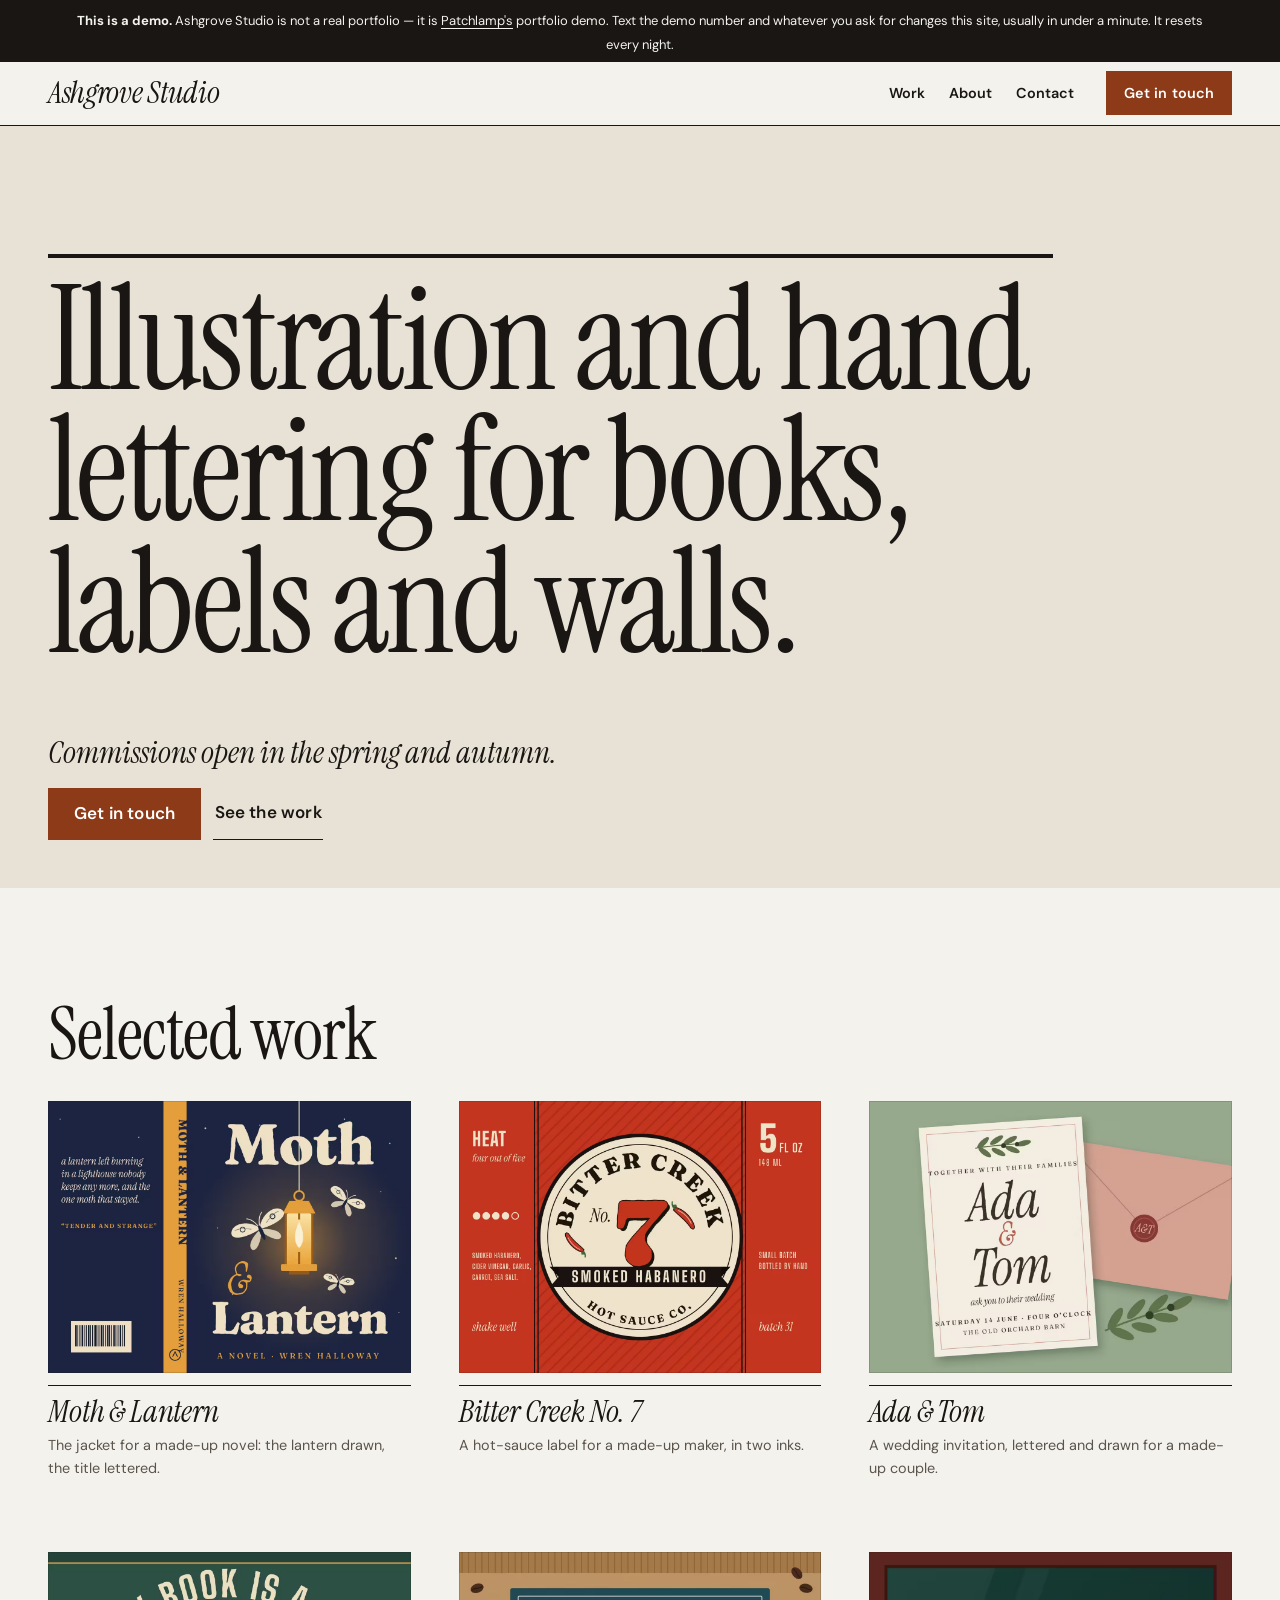
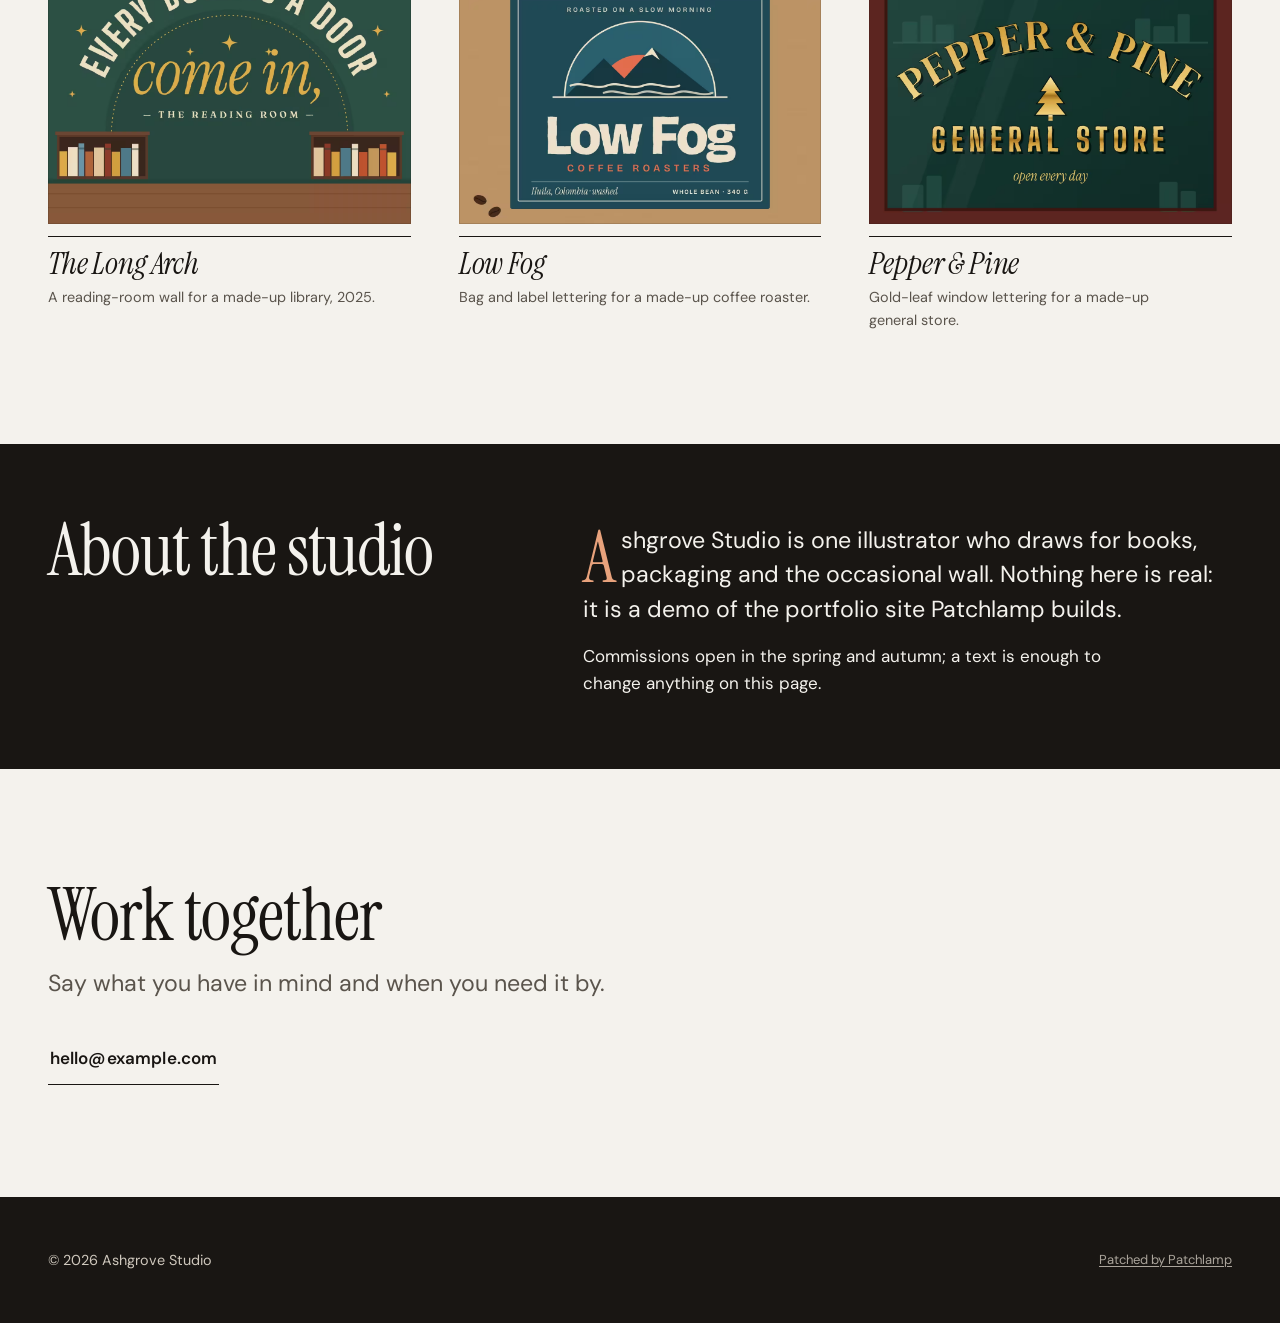
==== commit 79adda06: "B256: six lettering and illustration pieces in the work grid, drawn as SVG with the library's fonts " ====
--- a/index.html
+++ b/index.html
@@ -48,45 +48,45 @@
         <ol class="work-list">
           <li class="work-item" data-reveal>
             <figure class="work-media">
-              <picture><source type="image/avif" srcset="images/work-1-600.avif 600w, images/work-1-1200.avif 1200w" sizes="(min-width: 900px) 50vw, 100vw"><source type="image/webp" srcset="images/work-1-600.webp 600w, images/work-1-1200.webp 1200w" sizes="(min-width: 900px) 50vw, 100vw"><img src="images/work-1-1200.jpg" srcset="images/work-1-600.jpg 600w, images/work-1-1200.jpg 1200w" sizes="(min-width: 900px) 50vw, 100vw" width="1200" height="900" alt="A book cover drawing" loading="eager" decoding="async"></picture>
+              <picture><source type="image/avif" srcset="images/work-1-600.avif 600w, images/work-1-1200.avif 1200w" sizes="(min-width: 900px) 50vw, 100vw"><source type="image/webp" srcset="images/work-1-600.webp 600w, images/work-1-1200.webp 1200w" sizes="(min-width: 900px) 50vw, 100vw"><img src="images/work-1-1200.jpg" srcset="images/work-1-600.jpg 600w, images/work-1-1200.jpg 1200w" sizes="(min-width: 900px) 50vw, 100vw" width="1200" height="900" alt="A book jacket, laid flat: a lantern glowing on deep blue with moths around it, the title Moth &amp; Lantern lettered in cream" loading="eager" decoding="async"></picture>
             </figure>
             <h3>Moth &amp; Lantern</h3>
-            <p>Cover illustration for a made-up novel.</p>
+            <p>The jacket for a made-up novel: the lantern drawn, the title lettered.</p>
           </li>
           <li class="work-item" data-reveal>
             <figure class="work-media">
-              <picture><source type="image/avif" srcset="images/work-2-600.avif 600w, images/work-2-1200.avif 1200w" sizes="(min-width: 900px) 50vw, 100vw"><source type="image/webp" srcset="images/work-2-600.webp 600w, images/work-2-1200.webp 1200w" sizes="(min-width: 900px) 50vw, 100vw"><img src="images/work-2-1200.jpg" srcset="images/work-2-600.jpg 600w, images/work-2-1200.jpg 1200w" sizes="(min-width: 900px) 50vw, 100vw" width="1200" height="900" alt="A mural sketch" loading="lazy" decoding="async"></picture>
+              <picture><source type="image/avif" srcset="images/work-3-600.avif 600w, images/work-3-1200.avif 1200w" sizes="(min-width: 900px) 50vw, 100vw"><source type="image/webp" srcset="images/work-3-600.webp 600w, images/work-3-1200.webp 1200w" sizes="(min-width: 900px) 50vw, 100vw"><img src="images/work-3-1200.jpg" srcset="images/work-3-600.jpg 600w, images/work-3-1200.jpg 1200w" sizes="(min-width: 900px) 50vw, 100vw" width="1200" height="900" alt="A hot-sauce label on tomato red: a cream roundel lettered BITTER CREEK around a big red No. 7, two drawn chillies and a black SMOKED HABANERO ribbon" loading="lazy" decoding="async"></picture>
             </figure>
-            <h3>The Long Arch</h3>
-            <p>A wall for a made-up library, 2025.</p>
+            <h3>Bitter Creek No. 7</h3>
+            <p>A hot-sauce label for a made-up maker, in two inks.</p>
           </li>
           <li class="work-item" data-reveal>
             <figure class="work-media">
-              <picture><source type="image/avif" srcset="images/work-3-600.avif 600w, images/work-3-1200.avif 1200w" sizes="(min-width: 900px) 50vw, 100vw"><source type="image/webp" srcset="images/work-3-600.webp 600w, images/work-3-1200.webp 1200w" sizes="(min-width: 900px) 50vw, 100vw"><img src="images/work-3-1200.jpg" srcset="images/work-3-600.jpg 600w, images/work-3-1200.jpg 1200w" sizes="(min-width: 900px) 50vw, 100vw" width="1200" height="900" alt="A lettering study" loading="lazy" decoding="async"></picture>
+              <picture><source type="image/avif" srcset="images/work-5-600.avif 600w, images/work-5-1200.avif 1200w" sizes="(min-width: 900px) 50vw, 100vw"><source type="image/webp" srcset="images/work-5-600.webp 600w, images/work-5-1200.webp 1200w" sizes="(min-width: 900px) 50vw, 100vw"><img src="images/work-5-1200.jpg" srcset="images/work-5-600.jpg 600w, images/work-5-1200.jpg 1200w" sizes="(min-width: 900px) 50vw, 100vw" width="1200" height="900" alt="A cream wedding invitation lettered Ada and Tom in a flowing italic, an olive sprig above, lying on sage linen beside a dusty-rose envelope with a wax seal" loading="lazy" decoding="async"></picture>
             </figure>
-            <h3>Label lettering</h3>
-            <p>Wordmarks for a made-up tea company.</p>
+            <h3>Ada &amp; Tom</h3>
+            <p>A wedding invitation, lettered and drawn for a made-up couple.</p>
           </li>
           <li class="work-item" data-reveal>
             <figure class="work-media">
-              <picture><source type="image/avif" srcset="images/work-4-600.avif 600w, images/work-4-1200.avif 1200w" sizes="(min-width: 900px) 50vw, 100vw"><source type="image/webp" srcset="images/work-4-600.webp 600w, images/work-4-1200.webp 1200w" sizes="(min-width: 900px) 50vw, 100vw"><img src="images/work-4-1200.jpg" srcset="images/work-4-600.jpg 600w, images/work-4-1200.jpg 1200w" sizes="(min-width: 900px) 50vw, 100vw" width="1200" height="900" alt="A poster layout" loading="lazy" decoding="async"></picture>
+              <picture><source type="image/avif" srcset="images/work-2-600.avif 600w, images/work-2-1200.avif 1200w" sizes="(min-width: 900px) 50vw, 100vw"><source type="image/webp" srcset="images/work-2-600.webp 600w, images/work-2-1200.webp 1200w" sizes="(min-width: 900px) 50vw, 100vw"><img src="images/work-2-1200.jpg" srcset="images/work-2-600.jpg 600w, images/work-2-1200.jpg 1200w" sizes="(min-width: 900px) 50vw, 100vw" width="1200" height="900" alt="A deep green library wall lettered by hand: EVERY BOOK IS A DOOR arched in cream over a gold come in, low bookshelves beneath" loading="lazy" decoding="async"></picture>
             </figure>
-            <h3>Night market poster</h3>
-            <p>Three colours, screen printed.</p>
+            <h3>The Long Arch</h3>
+            <p>A reading-room wall for a made-up library, 2025.</p>
           </li>
           <li class="work-item" data-reveal>
             <figure class="work-media">
-              <picture><source type="image/avif" srcset="images/work-5-600.avif 600w, images/work-5-1200.avif 1200w" sizes="(min-width: 900px) 50vw, 100vw"><source type="image/webp" srcset="images/work-5-600.webp 600w, images/work-5-1200.webp 1200w" sizes="(min-width: 900px) 50vw, 100vw"><img src="images/work-5-1200.jpg" srcset="images/work-5-600.jpg 600w, images/work-5-1200.jpg 1200w" sizes="(min-width: 900px) 50vw, 100vw" width="1200" height="900" alt="A badge design" loading="lazy" decoding="async"></picture>
+              <picture><source type="image/avif" srcset="images/work-4-600.avif 600w, images/work-4-1200.avif 1200w" sizes="(min-width: 900px) 50vw, 100vw"><source type="image/webp" srcset="images/work-4-600.webp 600w, images/work-4-1200.webp 1200w" sizes="(min-width: 900px) 50vw, 100vw"><img src="images/work-4-1200.jpg" srcset="images/work-4-600.jpg 600w, images/work-4-1200.jpg 1200w" sizes="(min-width: 900px) 50vw, 100vw" width="1200" height="900" alt="A kraft coffee bag with a teal label: a coral sun behind a dark peak and drifting fog, the words Low Fog lettered in cream" loading="lazy" decoding="async"></picture>
             </figure>
-            <h3>Trail badges</h3>
-            <p>A set of six for a made-up hiking club.</p>
+            <h3>Low Fog</h3>
+            <p>Bag and label lettering for a made-up coffee roaster.</p>
           </li>
           <li class="work-item" data-reveal>
             <figure class="work-media">
-              <picture><source type="image/avif" srcset="images/work-6-600.avif 600w, images/work-6-1200.avif 1200w" sizes="(min-width: 900px) 50vw, 100vw"><source type="image/webp" srcset="images/work-6-600.webp 600w, images/work-6-1200.webp 1200w" sizes="(min-width: 900px) 50vw, 100vw"><img src="images/work-6-1200.jpg" srcset="images/work-6-600.jpg 600w, images/work-6-1200.jpg 1200w" sizes="(min-width: 900px) 50vw, 100vw" width="1200" height="900" alt="A print" loading="lazy" decoding="async"></picture>
+              <picture><source type="image/avif" srcset="images/work-6-600.avif 600w, images/work-6-1200.avif 1200w" sizes="(min-width: 900px) 50vw, 100vw"><source type="image/webp" srcset="images/work-6-600.webp 600w, images/work-6-1200.webp 1200w" sizes="(min-width: 900px) 50vw, 100vw"><img src="images/work-6-1200.jpg" srcset="images/work-6-600.jpg 600w, images/work-6-1200.jpg 1200w" sizes="(min-width: 900px) 50vw, 100vw" width="1200" height="900" alt="Gold-leaf lettering on a dark green shop window: PEPPER &amp; PINE arched over a small gold pine tree, GENERAL STORE beneath, inside a red painted frame" loading="lazy" decoding="async"></picture>
             </figure>
-            <h3>Two peaks</h3>
-            <p>A small print series.</p>
+            <h3>Pepper &amp; Pine</h3>
+            <p>Gold-leaf window lettering for a made-up general store.</p>
           </li>
         </ol>
       </div>
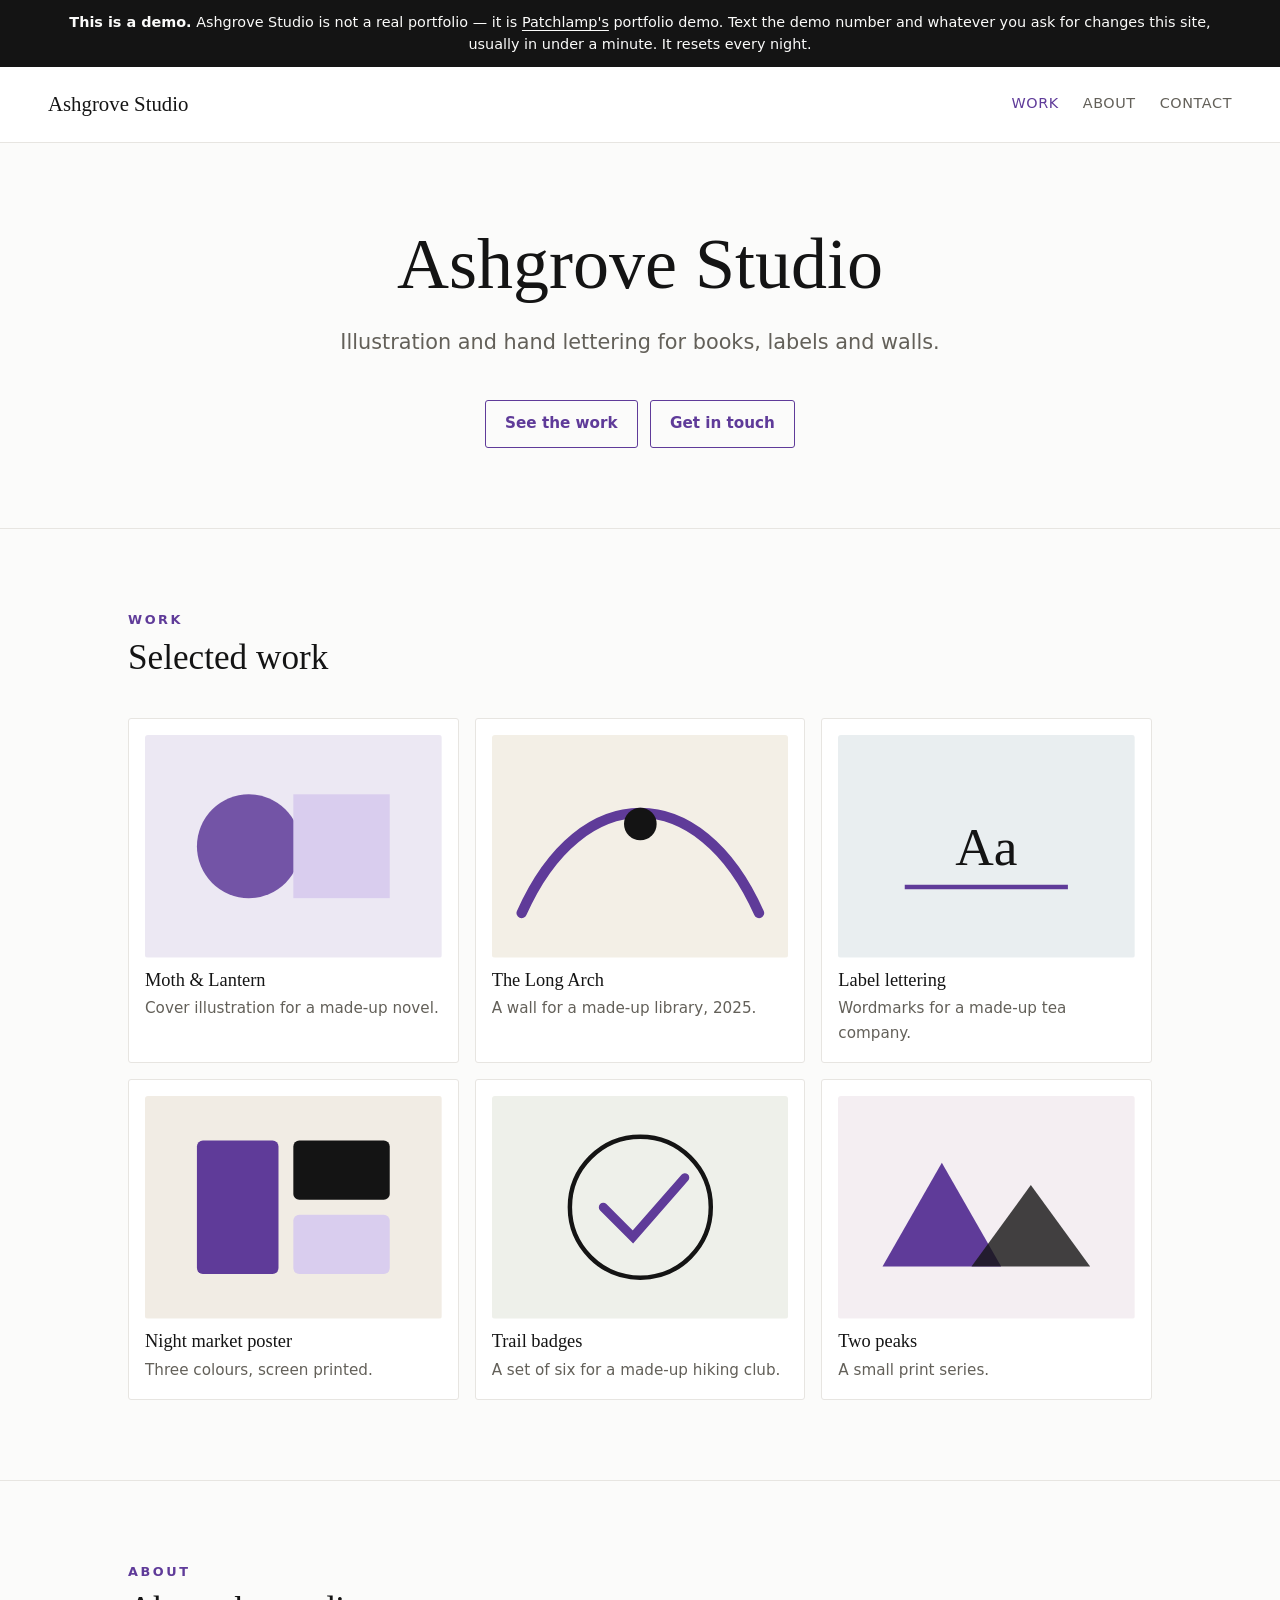
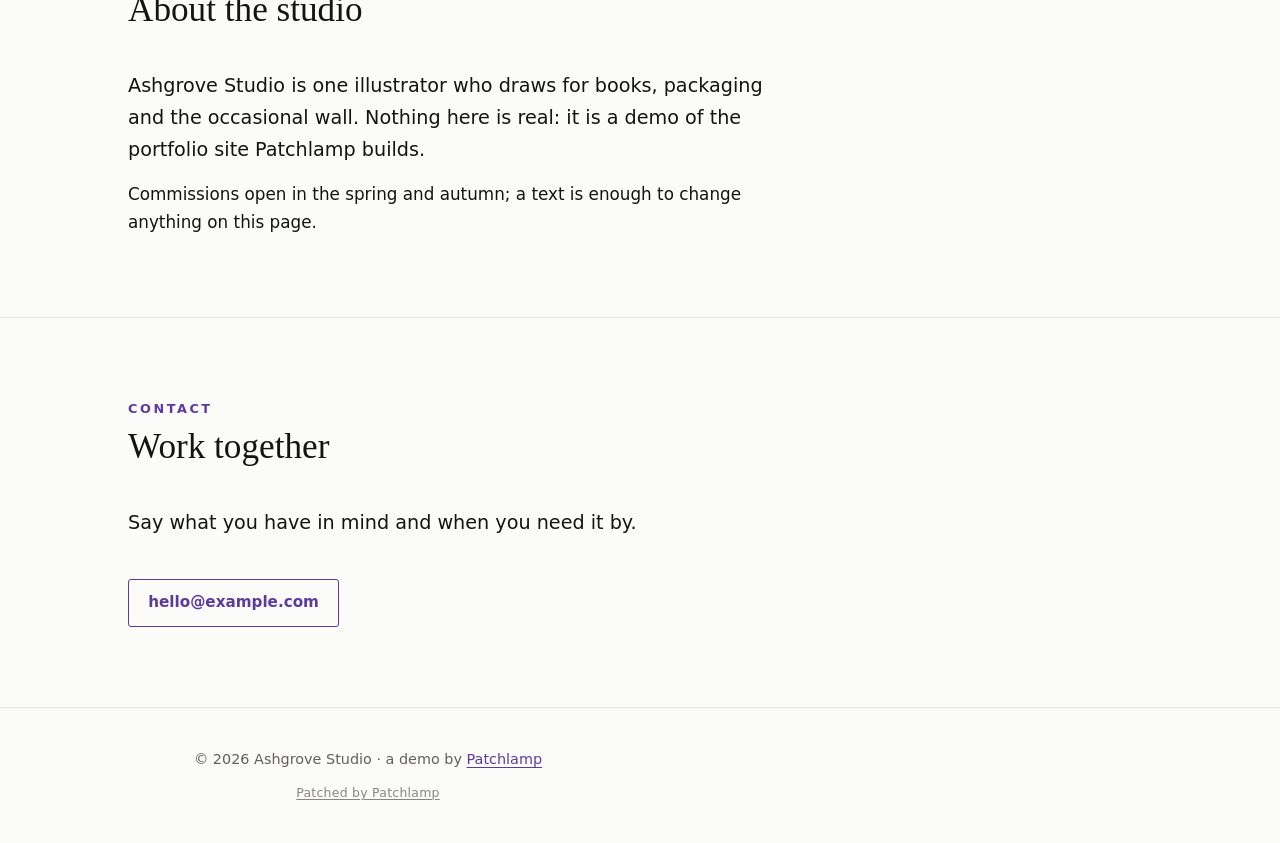
==== commit 58627a4e: "Nightly reset: back to the golden copy" ====
--- a/index.html
+++ b/index.html
@@ -6,12 +6,10 @@
   <title>Ashgrove Studio — Patchlamp's portfolio demo</title>
   <meta name="description" content="Ashgrove Studio is Patchlamp's demo portfolio: illustration and lettering, changed by text. Not a real studio.">
   <meta name="robots" content="noindex">
-  <!-- The pages are rendered from site.json by `site render` (lib/sitegen.py): change site.json, never this file. -->
   <link rel="stylesheet" href="css/style.css">
-  <link rel="stylesheet" href="css/look.css">
-  <script src="js/motion.js" defer></script>
 </head>
-<body class="page-home">
+<body>
+
   <p class="demo-bar">
     <strong>This is a demo.</strong> Ashgrove Studio is not a real portfolio — it is
     <a href="https://patchlamp.com/">Patchlamp's</a> portfolio demo. Text the demo number and whatever you ask for changes this site, usually in under a minute. It resets every night.
@@ -20,111 +18,63 @@
   <header class="site-header">
     <a class="wordmark" href="index.html">Ashgrove Studio</a>
     <nav class="site-nav" aria-label="Site">
-      <a href="index.html#work">Work</a>
-      <a href="index.html#about">About</a>
-      <a href="index.html#contact">Contact</a>
+      <a href="#work" aria-current="page">Work</a>
+      <a href="#about">About</a>
+      <a href="#contact">Contact</a>
     </nav>
-    <a class="header-cta" href="#contact"><span class="cta-full">Get in touch</span><span class="cta-short">Contact</span></a>
   </header>
 
-  <main id="top">
-    <section class="hero-block hero--typographic" id="hero">
-      <div class="hero-copy">
-        <h1 class="hero-heading">Illustration and hand lettering for books, labels and walls.</h1>
-        <div class="hero-aside">
-          <p class="hero-sub">Commissions open in the spring and autumn.</p>
-          <div class="hero-actions">
-            <a class="btn btn-primary" href="#contact">Get in touch</a>
-            <a class="btn btn-secondary" href="#work">See the work</a>
-          </div>
+  <main>
+    <section class="hero">
+      <h1 class="hero-title">Ashgrove Studio</h1>
+      <p class="hero-tagline">Illustration and hand lettering for books, labels and walls.</p>
+      <div class="button-row">
+        <a class="button" href="#work">See the work</a>
+        <a class="button" href="#contact">Get in touch</a>
+      </div>
+    </section>
+    <section class="section" id="work">
+      <div class="section-inner reveal">
+        <p class="kicker">Work</p>
+        <h2>Selected work</h2>
+        <ul class="card-list three">
+          <li><svg viewBox="0 0 400 300" xmlns="http://www.w3.org/2000/svg" role="img" aria-label="A book cover drawing"><rect width="400" height="300" fill="#ece8f3"/><circle cx="140" cy="150" r="70" fill="#5f3b99" opacity=".85"/><rect x="200" y="80" width="130" height="140" fill="#d9cdee"/></svg><h3>Moth &amp; Lantern</h3><p class="card-meta">Cover illustration for a made-up novel.</p></li>
+          <li><svg viewBox="0 0 400 300" xmlns="http://www.w3.org/2000/svg" role="img" aria-label="A mural sketch"><rect width="400" height="300" fill="#f3efe6"/><path d="M40 240 C120 60 280 60 360 240" fill="none" stroke="#5f3b99" stroke-width="14" stroke-linecap="round"/><circle cx="200" cy="120" r="22" fill="#141414"/></svg><h3>The Long Arch</h3><p class="card-meta">A wall for a made-up library, 2025.</p></li>
+          <li><svg viewBox="0 0 400 300" xmlns="http://www.w3.org/2000/svg" role="img" aria-label="A lettering study"><rect width="400" height="300" fill="#e9eef0"/><text x="200" y="175" text-anchor="middle" font-family="Georgia, serif" font-size="72" fill="#141414">Aa</text><path d="M90 205 H310" stroke="#5f3b99" stroke-width="6"/></svg><h3>Label lettering</h3><p class="card-meta">Wordmarks for a made-up tea company.</p></li>
+          <li><svg viewBox="0 0 400 300" xmlns="http://www.w3.org/2000/svg" role="img" aria-label="A poster layout"><rect width="400" height="300" fill="#f1ece4"/><rect x="70" y="60" width="110" height="180" rx="8" fill="#5f3b99"/><rect x="200" y="60" width="130" height="80" rx="8" fill="#141414"/><rect x="200" y="160" width="130" height="80" rx="8" fill="#d9cdee"/></svg><h3>Night market poster</h3><p class="card-meta">Three colours, screen printed.</p></li>
+          <li><svg viewBox="0 0 400 300" xmlns="http://www.w3.org/2000/svg" role="img" aria-label="A badge design"><rect width="400" height="300" fill="#eef0ea"/><circle cx="200" cy="150" r="95" fill="none" stroke="#141414" stroke-width="6"/><path d="M150 150 L190 190 L260 110" fill="none" stroke="#5f3b99" stroke-width="12" stroke-linecap="round"/></svg><h3>Trail badges</h3><p class="card-meta">A set of six for a made-up hiking club.</p></li>
+          <li><svg viewBox="0 0 400 300" xmlns="http://www.w3.org/2000/svg" role="img" aria-label="A print"><rect width="400" height="300" fill="#f4eef2"/><path d="M60 230 L140 90 L220 230 Z" fill="#5f3b99"/><path d="M180 230 L260 120 L340 230 Z" fill="#141414" opacity=".8"/></svg><h3>Two peaks</h3><p class="card-meta">A small print series.</p></li>
+        </ul>
+      </div>
+    </section>
+    <section class="section" id="about">
+      <div class="section-inner reveal">
+        <p class="kicker">About</p>
+        <h2>About the studio</h2>
+        <p class="lede">Ashgrove Studio is one illustrator who draws for books, packaging and the occasional wall. Nothing here is real: it is a demo of the portfolio site Patchlamp builds.</p>
+        <p>Commissions open in the spring and autumn; a text is enough to change anything on this page.</p>
+      </div>
+    </section>
+    <section class="section" id="contact">
+      <div class="section-inner reveal">
+        <p class="kicker">Contact</p>
+        <h2>Work together</h2>
+        <p class="lede">Say what you have in mind and when you need it by.</p>
+        <div class="button-row">
+          <a class="button" href="mailto:hello@example.com">hello@example.com</a>
         </div>
       </div>
     </section>
-    <section class="section work work--grid" id="work">
-      <div class="section-inner">
-        <div class="section-head">
-          <h2>Selected work</h2>
-        </div>
-        <ol class="work-list">
-          <li class="work-item" data-reveal>
-            <figure class="work-media">
-              <picture><source type="image/avif" srcset="images/work-1-600.avif 600w, images/work-1-1200.avif 1200w" sizes="(min-width: 900px) 50vw, 100vw"><source type="image/webp" srcset="images/work-1-600.webp 600w, images/work-1-1200.webp 1200w" sizes="(min-width: 900px) 50vw, 100vw"><img src="images/work-1-1200.jpg" srcset="images/work-1-600.jpg 600w, images/work-1-1200.jpg 1200w" sizes="(min-width: 900px) 50vw, 100vw" width="1200" height="900" alt="A book jacket, laid flat: a lantern glowing on deep blue with moths around it, the title Moth &amp; Lantern lettered in cream" loading="eager" decoding="async"></picture>
-            </figure>
-            <h3>Moth &amp; Lantern</h3>
-            <p>The jacket for a made-up novel: the lantern drawn, the title lettered.</p>
-          </li>
-          <li class="work-item" data-reveal>
-            <figure class="work-media">
-              <picture><source type="image/avif" srcset="images/work-3-600.avif 600w, images/work-3-1200.avif 1200w" sizes="(min-width: 900px) 50vw, 100vw"><source type="image/webp" srcset="images/work-3-600.webp 600w, images/work-3-1200.webp 1200w" sizes="(min-width: 900px) 50vw, 100vw"><img src="images/work-3-1200.jpg" srcset="images/work-3-600.jpg 600w, images/work-3-1200.jpg 1200w" sizes="(min-width: 900px) 50vw, 100vw" width="1200" height="900" alt="A hot-sauce label on tomato red: a cream roundel lettered BITTER CREEK around a big red No. 7, two drawn chillies and a black SMOKED HABANERO ribbon" loading="lazy" decoding="async"></picture>
-            </figure>
-            <h3>Bitter Creek No. 7</h3>
-            <p>A hot-sauce label for a made-up maker, in two inks.</p>
-          </li>
-          <li class="work-item" data-reveal>
-            <figure class="work-media">
-              <picture><source type="image/avif" srcset="images/work-5-600.avif 600w, images/work-5-1200.avif 1200w" sizes="(min-width: 900px) 50vw, 100vw"><source type="image/webp" srcset="images/work-5-600.webp 600w, images/work-5-1200.webp 1200w" sizes="(min-width: 900px) 50vw, 100vw"><img src="images/work-5-1200.jpg" srcset="images/work-5-600.jpg 600w, images/work-5-1200.jpg 1200w" sizes="(min-width: 900px) 50vw, 100vw" width="1200" height="900" alt="A cream wedding invitation lettered Ada and Tom in a flowing italic, an olive sprig above, lying on sage linen beside a dusty-rose envelope with a wax seal" loading="lazy" decoding="async"></picture>
-            </figure>
-            <h3>Ada &amp; Tom</h3>
-            <p>A wedding invitation, lettered and drawn for a made-up couple.</p>
-          </li>
-          <li class="work-item" data-reveal>
-            <figure class="work-media">
-              <picture><source type="image/avif" srcset="images/work-2-600.avif 600w, images/work-2-1200.avif 1200w" sizes="(min-width: 900px) 50vw, 100vw"><source type="image/webp" srcset="images/work-2-600.webp 600w, images/work-2-1200.webp 1200w" sizes="(min-width: 900px) 50vw, 100vw"><img src="images/work-2-1200.jpg" srcset="images/work-2-600.jpg 600w, images/work-2-1200.jpg 1200w" sizes="(min-width: 900px) 50vw, 100vw" width="1200" height="900" alt="A deep green library wall lettered by hand: EVERY BOOK IS A DOOR arched in cream over a gold come in, low bookshelves beneath" loading="lazy" decoding="async"></picture>
-            </figure>
-            <h3>The Long Arch</h3>
-            <p>A reading-room wall for a made-up library, 2025.</p>
-          </li>
-          <li class="work-item" data-reveal>
-            <figure class="work-media">
-              <picture><source type="image/avif" srcset="images/work-4-600.avif 600w, images/work-4-1200.avif 1200w" sizes="(min-width: 900px) 50vw, 100vw"><source type="image/webp" srcset="images/work-4-600.webp 600w, images/work-4-1200.webp 1200w" sizes="(min-width: 900px) 50vw, 100vw"><img src="images/work-4-1200.jpg" srcset="images/work-4-600.jpg 600w, images/work-4-1200.jpg 1200w" sizes="(min-width: 900px) 50vw, 100vw" width="1200" height="900" alt="A kraft coffee bag with a teal label: a coral sun behind a dark peak and drifting fog, the words Low Fog lettered in cream" loading="lazy" decoding="async"></picture>
-            </figure>
-            <h3>Low Fog</h3>
-            <p>Bag and label lettering for a made-up coffee roaster.</p>
-          </li>
-          <li class="work-item" data-reveal>
-            <figure class="work-media">
-              <picture><source type="image/avif" srcset="images/work-6-600.avif 600w, images/work-6-1200.avif 1200w" sizes="(min-width: 900px) 50vw, 100vw"><source type="image/webp" srcset="images/work-6-600.webp 600w, images/work-6-1200.webp 1200w" sizes="(min-width: 900px) 50vw, 100vw"><img src="images/work-6-1200.jpg" srcset="images/work-6-600.jpg 600w, images/work-6-1200.jpg 1200w" sizes="(min-width: 900px) 50vw, 100vw" width="1200" height="900" alt="Gold-leaf lettering on a dark green shop window: PEPPER &amp; PINE arched over a small gold pine tree, GENERAL STORE beneath, inside a red painted frame" loading="lazy" decoding="async"></picture>
-            </figure>
-            <h3>Pepper &amp; Pine</h3>
-            <p>Gold-leaf window lettering for a made-up general store.</p>
-          </li>
-        </ol>
-      </div>
-    </section>
-    <section class="section about about--band band" id="about">
-      <div class="section-inner">
-        <div class="about-grid">
-          <div class="about-copy">
-            <div class="about-head">
-              <h2>About the studio</h2>
-            </div>
-            <div class="about-body">
-              <p class="lede">Ashgrove Studio is one illustrator who draws for books, packaging and the occasional wall. Nothing here is real: it is a demo of the portfolio site Patchlamp builds.</p>
-              <p class="">Commissions open in the spring and autumn; a text is enough to change anything on this page.</p>
-            </div>
-          </div>
-        </div>
-      </div>
-    </section>
-    <section class="section contact contact--plain" id="contact">
-      <div class="section-inner">
-        <div class="section-head">
-          <h2>Work together</h2>
-          <p class="lede">Say what you have in mind and when you need it by.</p>
-        </div>
-        <div class="action-row">
-          <a class="btn btn-secondary" data-mail href="mailto:hello@example.com">hello@example.com</a>
-        </div>
-      </div>
-    </section>
-
   </main>
 
   <footer class="site-footer">
-    <p class="copyright">&copy; 2026 Ashgrove Studio</p>
+    <!-- Keep this footer identical on every page. -->
+    <p class="copyright">&copy; 2026 Ashgrove Studio · a demo by <a href="https://patchlamp.com/">Patchlamp</a></p>
     <p class="patchlamp-badge"><a href="https://patchlamp.com/for/creatives?from=badge" rel="noopener">Patched by Patchlamp</a></p>
     <script src="https://patchlamp.com/s/site-chat.js" data-site="demo-portfolio" crossorigin="anonymous" defer></script>
     <script src="https://patchlamp.com/hit.js" data-site="demo-portfolio" crossorigin="anonymous" defer></script>
   </footer>
+
+  <script src="js/main.js"></script>
 </body>
 </html>
--- a/css/style.css
+++ b/css/style.css
@@ -1,881 +1,284 @@
 /* ==========================================================================
-   base.css: the stylesheet every rendered site shares (B255, plans/83).
-   Rendered as css/style.css. It has three readers:
-   1. every page of a rendered site, followed by css/look.css (a look's
-      tokens and its short list of rules) and css/custom.css when a site has one;
-   2. the Functions pages (/admin, estimates, invoices, signing, /book/manage),
-      which load this file and read the tokens marked "Functions" below, so
-      those names stay, whatever else changes;
-   3. the section variants in _sections/: their layouts live here, so any
-      look can wear any variant.
-   How the file works: components read tokens and never a literal colour or
-   font; a look changes tokens and owns a few rules; a dark or coloured ground
-   (.band, the dark heroes, the accent cards) re-sets --ink, --ink-dim and
-   --accent-text for what sits inside it, so the components need no dark copy.
-   Nothing is ever at opacity 0. Motion is opt-in: js/motion.js sets
-   html.motion only under prefers-reduced-motion: no-preference, and a reveal
-   starts from a visible state, so a still frame (a screenshot, a link
-   preview, the judge) always reads whole. templates/sites/DESIGN.md is the
-   standard this file serves.
+   Ashgrove Studio — the site's only stylesheet
+   Colors and fonts are the tokens in :root below. Change the look there,
+   not scattered through the file.
    ========================================================================== */
 
 :root {
-  /* --- Colour roles ------------------------------------------------------ */
-  --bg: #f7f8f8;              /* page ground */
-  --bg-raised: #ffffff;       /* cards, inputs (Functions) */
-  --bg-alt: #edf1f2;          /* the alternate section ground */
-  --bg-line: #d3dce0;         /* hairlines, input borders (Functions) */
-  --ink: #15212a;             /* body text (Functions) */
-  --ink-dim: #4f5f68;         /* secondary text, at least 4.5:1 on --bg (Functions) */
-  --accent: #1d6f8c;          /* fills: buttons, the checked slot, focus (Functions) */
-  --accent-strong: #155468;   /* hover on a fill */
-  --accent-dim: var(--accent-strong);  /* the B64 name for the hover colour */
-  --accent-ink: #ffffff;      /* text on --accent */
-  --accent-text: var(--accent);        /* the accent as small text on --bg; a look with a loud accent darkens it */
-  --link-hover: var(--accent-strong);
-  --focus: var(--accent);
-  --band: #10293a;            /* the one dark ground */
-  --band-ink: #f1f6f8;
-  --band-dim: #b4c7d0;
-  --band-accent: #86d0e6;
-  --hero-ground: var(--band); /* the hero's ground for split and typographic */
-  --hero-ink: var(--band-ink);
-  --hero-dim: var(--band-dim);
-  --hero-accent: var(--band-accent);
-  --hero-scrim: var(--band);  /* what a photo darkens to under text */
-  --proof-bg: var(--bg-alt);
-  --proof-ink: var(--ink);
-  --proof-mark: var(--accent);
-  --footer-bg: var(--ink);
-  --footer-ink: color-mix(in srgb, var(--bg) 82%, var(--ink));
-  --sorry-bg: #fbe9e7;
-  --sorry-ink: #7a1f12;
-  --photo-filter: none;       /* the look's grade, until img treat grades the files themselves */
-  --texture: none;            /* a band's texture: a background-image the look sets */
-
-  /* --- Type ------------------------------------------------------------- */
-  --font-display: Georgia, "Times New Roman", serif;                    /* Functions */
-  --font-text: system-ui, -apple-system, "Segoe UI", Helvetica, Arial, sans-serif;
-  --font-body: var(--font-text);       /* the B64 name; the Functions pages read it */
-  --font-kicker: var(--font-text);
-  --font-button: var(--font-text);
-  --display-weight: 400;      /* the hero heading */
-  --heading-weight: var(--display-weight);
-  --display-tracking: -0.02em;
-  --display-leading: 1.02;
-  --display-case: none;
-  --kicker-case: uppercase;
-  --kicker-tracking: 0.14em;
-  --kicker-weight: 600;
-  --kicker-size: var(--step--2);
-  --button-weight: 650;
-  --button-case: none;
-  --button-tracking: 0;
-  --text-size: 1.0625rem;
-  --text-leading: 1.65;
-  /* The scale. Every font-size in this file and in a look is one of these, so
-     the design gate can check sizes against it. --step-0 is body text. */
-  --step--2: 0.8125rem;
-  --step--1: clamp(0.84rem, 0.82rem + 0.1vw, 0.9rem);
-  --step-0: var(--text-size);
-  --step-1: clamp(1.2rem, 1.1rem + 0.45vw, 1.45rem);
-  --step-2: clamp(1.45rem, 1.25rem + 0.9vw, 1.95rem);
-  --step-3: clamp(2rem, 1.5rem + 2.2vw, 3.25rem);
-  --step-4: clamp(2.4rem, 1.7rem + 3.2vw, 4.25rem);
-  --step-5: clamp(2.75rem, 1.6rem + 5vw, 6rem);       /* the hero: 44px on a phone, 96px wide */
-  --step-6: clamp(3.25rem, 1.4rem + 8vw, 8.5rem);     /* the typographic hero, which has no photo to carry it */
-  --measure: 34em;            /* Functions */
-
-  /* --- Space ------------------------------------------------------------ */
-  --space: 1rem;              /* Functions */
-  --space-half: 0.5rem;
-  --space-2: 2rem;
-  --space-3: 3rem;
-  --space-4: 4.5rem;
-  --space-5: clamp(4rem, 3rem + 5vw, 8rem);
-  --space-lg: 2.5rem;         /* the B64 name; the Functions pages read it */
-  --space-xl: var(--space-5);
-  --section-pad: var(--space-5);
-  --page-pad: clamp(1rem, 4vw, 3rem);   /* Functions */
-  --content: 74rem;
-  --wide: var(--content);
-
-  /* --- Shape, depth ----------------------------------------------------- */
-  --radius: 6px;              /* inputs, tiles */
-  --radius-card: 10px;
-  --radius-btn: 6px;
-  --radius-media: 6px;
-  --rule-strong: 1px solid var(--ink);
-  --shadow-1: 0 1px 2px rgb(15 30 40 / 0.06), 0 2px 8px rgb(15 30 40 / 0.05);
-  --shadow-2: 0 2px 6px rgb(15 30 40 / 0.06), 0 18px 40px -12px rgb(15 30 40 / 0.22);
-  --shadow: var(--shadow-2);  /* the B64 name */
-
-  /* --- Motion (read only under html.motion and no-preference) ----------- */
-  --dur-1: 160ms;             /* hover, press */
-  --dur-2: 420ms;             /* a state change */
-  --dur-3: 900ms;             /* a reveal */
-  --dur-moment: 1600ms;       /* a look's one hero moment */
-  --ease: cubic-bezier(0.2, 0.7, 0.2, 1);
-  --ease-in-out: cubic-bezier(0.65, 0, 0.35, 1);
-  --lift: -3px;
-  --reveal-from: 0.55;        /* never 0: a still frame must read whole */
-  --reveal-shift: 10px;
-  --reveal-stagger: 70ms;
-}
-
-/* --- Base ------------------------------------------------------------------ */
-*, *::before, *::after { box-sizing: border-box; }
-* { margin: 0; padding: 0; }
-html { -webkit-text-size-adjust: 100%; text-size-adjust: 100%; scroll-padding-top: 5.5rem; }
+  /* Color — near-white ground, black ink, one violet accent */
+  --bg: #fbfbfa;
+  --bg-raised: #ffffff;
+  --bg-line: #e7e5e1;
+  --ink: #141414;
+  --ink-dim: #636059;
+  --accent: #5f3b99;       /* links, highlights, buttons */
+  --accent-dim: #472b75;   /* hover */
+
+  /* Type — system fonts, so nothing loads from a third party */
+  --font-display: Georgia, "Times New Roman", serif;
+  --font-body: system-ui, -apple-system, "Segoe UI", Roboto, Helvetica, Arial, sans-serif;
+
+  /* Rhythm */
+  --space: 1rem;
+  --space-lg: 2.5rem;
+  --space-xl: 5rem;
+  --measure: 40rem;
+  --page-pad: clamp(1.25rem, 5vw, 3rem);
+}
+
+/* --------------------------------------------------------------------------
+   Base
+   -------------------------------------------------------------------------- */
+
+* { box-sizing: border-box; margin: 0; padding: 0; }
+
+html { scroll-behavior: smooth; }
+
 body {
-  background: var(--bg); color: var(--ink);
-  font-family: var(--font-text); font-size: var(--step-0); line-height: var(--text-leading);
-  -webkit-font-smoothing: antialiased; text-rendering: optimizeLegibility; font-kerning: normal;
-  font-synthesis: weight;   /* never a browser-slanted italic or scaled small caps: a look that wants one ships the face */
-  overflow-x: clip;
-}
-img, svg, video { display: block; max-width: 100%; height: auto; }
-picture { display: contents; }
-h1, h2, h3, h4 {
-  font-family: var(--font-display); font-weight: var(--heading-weight);
-  letter-spacing: var(--display-tracking); line-height: 1.1; text-transform: var(--display-case);
-  text-wrap: balance;
-}
-h1, h2 { font-size: var(--step-4); line-height: var(--display-leading); }
-h3 { font-size: var(--step-1); line-height: 1.2; letter-spacing: -0.005em; }
-p { max-width: var(--measure); text-wrap: pretty; }
-a { color: var(--accent-text); text-underline-offset: 0.2em; text-decoration-thickness: 1px; }
-a:hover { color: var(--link-hover); text-decoration-thickness: 2px; }
+  background: var(--bg);
+  color: var(--ink);
+  font-family: var(--font-body);
+  font-size: 1.05rem;
+  line-height: 1.65;
+  -webkit-font-smoothing: antialiased;
+}
+
+h1, h2, h3 {
+  font-family: var(--font-display);
+  font-weight: 400;
+  line-height: 1.15;
+}
+
+h2 { font-size: clamp(1.6rem, 4vw, 2.2rem); margin-bottom: var(--space-lg); }
+h3 { font-size: 1.15rem; margin-bottom: 0.5rem; }
+
+p { max-width: var(--measure); }
+p + p { margin-top: var(--space); }
+
+a { color: var(--accent); text-underline-offset: 3px; }
+a:hover { color: var(--accent-dim); }
+
+img, svg { max-width: 100%; display: block; }
+
+.visually-hidden {
+  position: absolute; width: 1px; height: 1px;
+  overflow: hidden; clip: rect(0 0 0 0); white-space: nowrap;
+}
+
+/* --------------------------------------------------------------------------
+   Header / nav
+   -------------------------------------------------------------------------- */
+
+.site-header {
+  display: flex;
+  align-items: center;
+  justify-content: space-between;
+  flex-wrap: wrap;
+  gap: var(--space);
+  padding: 1.25rem var(--page-pad);
+  border-bottom: 1px solid var(--bg-line);
+  background: var(--bg-raised);
+}
+
+.wordmark {
+  font-family: var(--font-display);
+  font-size: 1.3rem;
+  text-decoration: none;
+  color: var(--ink);
+  white-space: nowrap;
+}
+
+.site-nav { display: flex; flex-wrap: wrap; gap: 0.25rem 1.5rem; }
+
+.site-nav a {
+  font-size: 0.9rem;
+  letter-spacing: 0.04em;
+  text-transform: uppercase;
+  text-decoration: none;
+  color: var(--ink-dim);
+}
+
+.site-nav a:hover { color: var(--ink); }
+.site-nav a[aria-current="page"] { color: var(--accent); }
+
+/* --------------------------------------------------------------------------
+   Hero
+   -------------------------------------------------------------------------- */
+
+.hero {
+  padding: var(--space-xl) var(--page-pad);
+  text-align: center;
+  border-bottom: 1px solid var(--bg-line);
+}
+
+.hero-title { font-size: clamp(2.4rem, 8vw, 4.5rem); }
+
+.hero-tagline {
+  margin: 1.25rem auto 0;
+  font-size: clamp(1.05rem, 2.2vw, 1.3rem);
+  color: var(--ink-dim);
+}
+
+.page-hero { padding: var(--space-lg) var(--page-pad); }
+.page-hero .hero-title { font-size: clamp(1.8rem, 6vw, 3rem); }
+
+/* --------------------------------------------------------------------------
+   Sections
+   -------------------------------------------------------------------------- */
+
+.section {
+  padding: var(--space-xl) var(--page-pad);
+  border-bottom: 1px solid var(--bg-line);
+}
+
+.section-inner { max-width: 64rem; margin: 0 auto; }
+
+.kicker {
+  font-size: 0.8rem;
+  font-weight: 600;
+  letter-spacing: 0.2em;
+  text-transform: uppercase;
+  color: var(--accent);
+  margin-bottom: 0.5rem;
+}
+
+.lede { font-size: 1.2rem; }
 .muted { color: var(--ink-dim); }
-.visually-hidden { position: absolute; width: 1px; height: 1px; overflow: hidden; clip-path: inset(50%); white-space: nowrap; }
-:focus-visible { outline: 3px solid var(--focus); outline-offset: 3px; border-radius: 2px; }
-::selection { background: var(--accent); color: var(--accent-ink); }
-
-/* Grounds that change the ink: everything inside reads these instead, the surfaces (--bg, --bg-raised,
-   --bg-alt) as well as the text, so a form card, a tile or an input inside a band is a lifted tone of the
-   band with light text, never a light card with light text. */
-.band, .hero--full-dark {
-  background-color: var(--band); background-image: var(--texture); color: var(--band-ink);
-  --ink: var(--band-ink); --ink-dim: var(--band-dim); --accent-text: var(--band-accent);
-  --link-hover: var(--band-ink); --focus: var(--band-accent);
-  --bg: color-mix(in srgb, var(--band-ink) 6%, var(--band));
-  --bg-alt: var(--bg);
-  --bg-raised: color-mix(in srgb, var(--band-ink) 11%, var(--band));
-  --bg-line: color-mix(in srgb, var(--band-ink) 24%, transparent);
-  --rule-strong: 1px solid color-mix(in srgb, var(--band-ink) 45%, transparent);
-}
-.hero--split, .hero--typographic {
-  background-color: var(--hero-ground); color: var(--hero-ink);
-  --ink: var(--hero-ink); --ink-dim: var(--hero-dim); --accent-text: var(--hero-accent);
-  --link-hover: var(--hero-ink); --focus: var(--hero-accent);
-  --bg: color-mix(in srgb, var(--hero-ink) 6%, var(--hero-ground));
-  --bg-alt: var(--bg);
-  --bg-raised: color-mix(in srgb, var(--hero-ink) 11%, var(--hero-ground));
-  --bg-line: color-mix(in srgb, var(--hero-ink) 24%, transparent);
-}
-.contact-card, .cta--band, .donate--band {
-  background: var(--accent); color: var(--accent-ink);
-  /* 90% and a 10% lift: at 82% and 14% the dim text failed AA on its own raised tile in three looks (B256) */
-  --ink: var(--accent-ink); --ink-dim: color-mix(in srgb, var(--accent-ink) 90%, var(--accent));
-  --accent-text: var(--accent-ink); --link-hover: var(--accent-ink); --focus: var(--accent-ink);
-  --bg: color-mix(in srgb, var(--accent-ink) 8%, var(--accent));
-  --bg-alt: var(--bg);
-  --bg-raised: color-mix(in srgb, var(--accent-ink) 10%, var(--accent));
-  --bg-line: color-mix(in srgb, var(--accent-ink) 30%, transparent);
-}
-
-/* --- The demo and preview bar ------------------------------------------- */
-.demo-bar {
-  max-width: none; margin: 0; padding: 0.45rem var(--page-pad);
-  background: var(--ink); color: var(--bg); font-size: var(--step--2); line-height: 1.45; text-align: center;
-}
-.demo-bar a { color: inherit; display: inline-block; padding-block: 0.3rem; }
-
-/* --- Header: the name, the sections, the one way to reach them ------------ */
-.site-header {
-  position: sticky; top: 0; z-index: 20;
-  display: flex; align-items: center; gap: var(--space) var(--space-2);
-  padding: 0.6rem var(--page-pad);
-  background: color-mix(in srgb, var(--bg) 93%, transparent); color: var(--ink);
-  -webkit-backdrop-filter: saturate(1.4) blur(10px); backdrop-filter: saturate(1.4) blur(10px);
-  border-bottom: 1px solid color-mix(in srgb, var(--bg-line) 70%, transparent);
-}
-.wordmark {
-  display: inline-flex; align-items: center; gap: 0.45rem; margin-right: auto; min-height: 44px; min-width: 0;
-  font-family: var(--font-display); font-size: var(--step-1); font-weight: var(--heading-weight);
-  letter-spacing: -0.01em; line-height: 1.05; text-transform: var(--display-case);
-  color: inherit; text-decoration: none;
-}
-.wordmark:hover { color: inherit; text-decoration: none; }
-.wordmark-sub { color: var(--accent-text); }
-.site-nav { display: flex; gap: 0.25rem 1.5rem; }
-.site-nav a {
-  display: inline-flex; align-items: center; min-height: 44px;
-  color: inherit; text-decoration: none; font-size: var(--step--1); font-weight: 600;
-}
-.site-nav a:hover, .site-nav a[aria-current="page"] { color: var(--accent-text); }
-.header-cta {
-  display: inline-flex; align-items: center; flex: none; min-height: 44px; padding: 0.5rem 1.1rem;
-  background: var(--accent); color: var(--accent-ink); border-radius: var(--radius-btn);
-  font-family: var(--font-button); font-size: var(--step--1); font-weight: var(--button-weight);
-  letter-spacing: var(--button-tracking); text-transform: var(--button-case); text-decoration: none; white-space: nowrap;
-}
-.header-cta:hover { background: var(--accent-strong); color: var(--accent-ink); text-decoration: none; }
-.header-cta .cta-short { display: none; }
-@media (max-width: 56em) { .site-nav { display: none; } }   /* one scroll on a phone; the call button stays */
-@media (max-width: 30em) {
-  .site-header { gap: var(--space); }
-  .header-cta .cta-full { display: none; }
-  .header-cta .cta-short { display: inline; }
-}
-
-/* --- Buttons (.button: the B64 class the pasted collection blocks use) ---- */
-.btn, .button {
-  display: inline-flex; align-items: center; justify-content: center; gap: 0.5rem;
-  min-height: 3.25rem; padding: 0.7rem 1.5rem;
-  font-family: var(--font-button); font-size: var(--step-0); font-weight: var(--button-weight); line-height: 1.15;
-  letter-spacing: var(--button-tracking); text-transform: var(--button-case); text-align: center; text-decoration: none;
-  cursor: pointer; border: 2px solid transparent; border-radius: var(--radius-btn);
-}
-.btn-primary, .button { background: var(--accent); color: var(--accent-ink); }
-.btn-primary:hover, .button:hover { background: var(--accent-strong); color: var(--accent-ink); text-decoration: none; }
-.btn-secondary { background: transparent; color: inherit; border-color: color-mix(in srgb, currentColor 55%, transparent); }
-.btn-secondary:hover { color: inherit; border-color: currentColor; background: color-mix(in srgb, currentColor 8%, transparent); text-decoration: none; }
-.action-row { display: flex; flex-wrap: wrap; align-items: center; gap: 0.75rem; }
-@media (max-width: 30em) { .btn, .button { padding-inline: 1.15rem; } }
-
-/* --- Pictures and their labels (a stock or AI picture says so) ----------- */
-figure { position: relative; margin: 0; }
-figure img { filter: var(--photo-filter); }
-.img-label {
-  position: absolute; top: 0.6rem; right: 0.6rem; z-index: 2; max-width: calc(100% - 1.2rem);
-  padding: 0.2rem 0.55rem; border-radius: 3px; background: rgb(0 0 0 / 0.64); color: #fff;
-  font: 500 var(--step--2)/1.35 var(--font-text); letter-spacing: 0.01em; text-transform: none; pointer-events: none;
-}
-
-/* --- Hero: shared parts ------------------------------------------------- */
-.hero-block { position: relative; isolation: isolate; }
-.hero-media { position: relative; margin: 0; overflow: hidden; background-color: var(--band); }
-.hero-media img { width: 100%; height: 100%; object-fit: cover; }
-.hero-field { background-image: var(--texture); }   /* the colour field a hero shows when there is no photo */
-.hero-copy { position: relative; z-index: 1; }
-.hero-kicker {
-  font: var(--kicker-weight) var(--kicker-size)/1.3 var(--font-kicker);
-  text-transform: var(--kicker-case); letter-spacing: var(--kicker-tracking);
-  color: var(--accent-text); margin-bottom: var(--space);
-}
-.hero-heading {
-  font-size: var(--step-5); line-height: var(--display-leading); font-weight: var(--display-weight);
-  max-width: 13ch; margin-bottom: var(--space);
-}
-.hero-heading em { font-style: normal; color: var(--accent-text); }
-.hero-sub { font-size: var(--step-1); line-height: 1.45; max-width: 30em; color: var(--ink-dim); }
-.hero-actions { display: flex; flex-wrap: wrap; gap: 0.75rem; margin-top: var(--space-2); }
-.hero-actions:empty { display: none; }
-.hero-note { margin-top: var(--space); font-size: var(--step--1); font-weight: 600; color: var(--ink-dim); }
-.hero-phone { margin-top: var(--space); }   /* a step under the buttons, so the number reads as its own way in */
-.hero-phone a {
-  display: inline-block; padding-block: 0.3rem; color: inherit; text-decoration: none;
-  font: var(--heading-weight) var(--step-2)/1.1 var(--font-display); letter-spacing: var(--display-tracking);
-}
-
-/* hero--band-card: a photo band, the words on a card over its lower edge */
-.hero--band-card { background: var(--bg); color: var(--ink); padding-bottom: var(--space-3); }
-.hero--band-card .hero-media { height: clamp(12rem, 44vw, 34rem); }
-.hero--band-card .hero-copy {
-  margin: calc(-1 * clamp(3rem, 9vw, 11rem)) var(--page-pad) 0; max-width: 46rem;
-  padding: clamp(1.5rem, 4vw, 3.5rem);
-  background: var(--bg-raised); border-radius: var(--radius-card); box-shadow: var(--shadow-2);
-}
-@media (min-width: 60em) {
-  /* wide, the photo runs the hero's full height and the card sits on its lower left, overhanging its foot, so the
-     band beside the card is picture rather than an empty strip of page (the B257 judge, ten previews, and B256's
-     Apron Strings: "the right half beside the hero card is empty") */
-  .hero--band-card { display: grid; padding-bottom: var(--space-4); }
-  .hero--band-card > .hero-media, .hero--band-card > .hero-copy { grid-area: 1 / 1; }
-  .hero--band-card .hero-media { height: clamp(24rem, 38vw, 32rem); }
-  .hero--band-card .hero-copy { align-self: end; width: calc(100% - 2 * var(--page-pad));
-    margin: 0 0 calc(-1 * var(--space-3)) max(var(--page-pad), calc((100vw - var(--content)) / 2)); }
-  /* the card is a frame of its own: its heading a step under the full-bleed heroes', so the action stays on the
-     first desktop screen */
-  .hero--band-card .hero-heading { font-size: var(--step-4); max-width: 16ch; }
-}
-
-/* hero--split: the words on the hero ground, the photo beside them (under them on a phone) */
-.hero--split { display: grid; }
-.hero--split .hero-media { order: 2; height: clamp(14rem, 60vw, 24rem); }
-.hero--split .hero-copy { padding: var(--space-3) var(--page-pad); }
-.hero--split .hero-field { display: none; }
-@media (min-width: 56em) {
-  .hero--split.has-image { grid-template-columns: minmax(0, 1.05fr) minmax(0, 1fr); min-height: min(86svh, 44rem); }
-  .hero--split .hero-media { height: auto; }
-  .hero--split .hero-copy {
-    align-self: center; width: 100%; max-width: calc(var(--content) + 2 * var(--page-pad)); margin-inline: auto;
-    padding: var(--space-4) var(--page-pad);
+
+.about-grid {
+  display: grid;
+  gap: var(--space-lg);
+  align-items: center;
+}
+@media (min-width: 720px) {
+  .about-grid { grid-template-columns: 1fr 1.2fr; }
+}
+
+.about-photo img {
+  width: 100%;
+  aspect-ratio: 1 / 1;
+  object-fit: cover;
+  border-radius: 4px;
+}
+
+.button-row { display: flex; flex-wrap: wrap; gap: 0.75rem; margin-top: var(--space-lg); }
+
+.button {
+  display: inline-block;
+  padding: 0.65rem 1.2rem;
+  border: 1px solid var(--accent);
+  border-radius: 3px;
+  text-decoration: none;
+  color: var(--accent);
+  font-weight: 600;
+  font-size: 0.95rem;
+}
+.button:hover { background: var(--accent); color: var(--bg-raised); }
+
+/* Details: address / hours / contact cards */
+.details-grid {
+  display: grid;
+  gap: var(--space-lg);
+}
+@media (min-width: 720px) {
+  .details-grid { grid-template-columns: repeat(3, 1fr); }
+}
+.details-grid address { font-style: normal; }
+.details-grid ul { list-style: none; }
+
+/* Photo gallery */
+.photo-grid {
+  list-style: none;
+  display: grid;
+  gap: var(--space);
+  grid-template-columns: repeat(auto-fill, minmax(14rem, 1fr));
+}
+.photo-grid img {
+  width: 100%;
+  aspect-ratio: 1 / 1;
+  object-fit: cover;
+  border-radius: 4px;
+}
+
+/* --------------------------------------------------------------------------
+   Footer
+   -------------------------------------------------------------------------- */
+
+.site-footer {
+  padding: var(--space-lg) var(--page-pad);
+  text-align: center;
+  color: var(--ink-dim);
+  font-size: 0.9rem;
+}
+
+.footer-links {
+  list-style: none;
+  display: flex;
+  flex-wrap: wrap;
+  justify-content: center;
+  gap: 0.5rem 1.5rem;
+  margin-bottom: var(--space);
+}
+
+/* --------------------------------------------------------------------------
+   Motion — only when JS has run and the visitor allows motion.
+   With JS off (or reduced motion on) nothing is ever hidden.
+   -------------------------------------------------------------------------- */
+
+.js-motion .reveal {
+  opacity: 0;
+  transform: translateY(12px);
+  transition: opacity 0.6s ease, transform 0.6s ease;
+}
+.js-motion .reveal.is-visible { opacity: 1; transform: none; }
+
+/* --------------------------------------------------------------------------
+   Components every kind of site shares (templates/sites/*: only :root
+   differs between them). Forms post to patchlamp.com or, with a database,
+   to the site's own /api/*; cards are a list of short blocks (services,
+   work, events, products).
+   -------------------------------------------------------------------------- */
+
+.site-form { display: grid; gap: .9rem; max-width: 30rem; }
+.site-form label { display: grid; gap: .3rem; }
+.site-form input, .site-form textarea, .site-form select { font: inherit; padding: .6rem .75rem; border: 1px solid var(--bg-line); border-radius: 3px; background: var(--bg-raised); color: var(--ink); }
+.site-form .button { justify-self: start; background: transparent; cursor: pointer; }
+.form-thanks, .form-sorry { font-weight: 600; }
+
+.card-list { list-style: none; display: grid; gap: var(--space); margin-top: var(--space); }
+@media (min-width: 40rem) { .card-list { grid-template-columns: repeat(2, 1fr); } }
+@media (min-width: 60rem) { .card-list.three { grid-template-columns: repeat(3, 1fr); } }
+.card-list li { padding: var(--space); border: 1px solid var(--bg-line); border-radius: 3px; background: var(--bg-raised); }
+.card-list h3 { margin-bottom: .35rem; }
+.card-list svg { display: block; width: 100%; height: auto; border-radius: 3px; margin-bottom: .75rem; }
+.card-meta { color: var(--ink-dim); font-size: .95rem; }
+.price { font-family: var(--font-display); color: var(--accent); white-space: nowrap; }
+
+.hero .button-row { justify-content: center; }
+.photo-grid svg { display: block; width: 100%; height: auto; border-radius: 3px; }
+
+/* A demo site says so on every page (Patchlamp's demos; a client's own site
+   never has this bar). */
+.demo-bar { margin: 0; max-width: none; padding: .75rem var(--page-pad); background: var(--ink); color: var(--bg); font-size: .9rem; line-height: 1.5; text-align: center; }
+.demo-bar a { color: var(--bg); text-decoration: underline; }
+
+/* Phone tap targets: the nav, the demo bar and the footer are short links,
+   and a thumb needs more than the text's own height (shot check flags
+   anything under 24px). Padding only — nothing moves on desktop. */
+@media (max-width: 40rem) {
+  .site-nav a,
+  .site-footer a,
+  .demo-bar a {
+    display: inline-block;
+    padding: 0.45rem 0.35rem;
   }
-  .hero--split.has-image .hero-copy { padding-right: var(--space-3); padding-left: max(var(--page-pad), calc((100vw - var(--content)) / 2)); }
-}
-
-/* hero--full-dark: the photo full bleed, the words low on a scrim of the band colour */
-.hero--full-dark { display: grid; min-height: 30rem; }
-@media (min-width: 48em) { .hero--full-dark { min-height: min(92svh, 56rem); } }
-.hero--full-dark > .hero-media, .hero--full-dark > .hero-copy { grid-area: 1 / 1; }
-/* The scrim is what makes words over any photo readable: behind the heading it is at least about 70% of the
-   band colour, which keeps white text above 4.5:1 even over white sky (the design gate samples it). On a phone
-   the words fill the hero, so the scrim is one wash: light at the top so the scene shows, about 70% from the
-   kicker down through the H1 (5.6:1 on the Juniper pool, 6.1:1 on clear-water's sky, 2026-10-23), and 85% at the
-   foot; at 48-95% it read as a dark colour field (the judge, wick-7). Wider, it darkens the left and the bottom. */
-.hero--full-dark .hero-media::after {
-  content: ""; position: absolute; inset: 0;
-  background: linear-gradient(180deg, color-mix(in srgb, var(--hero-scrim) 25%, transparent) 0%,
-    color-mix(in srgb, var(--hero-scrim) 70%, transparent) 25%,
-    color-mix(in srgb, var(--hero-scrim) 72%, transparent) 60%,
-    color-mix(in srgb, var(--hero-scrim) 85%, transparent) 100%);
-}
-@media (min-width: 48em) {
-  .hero--full-dark .hero-media::after {
-    background:
-      linear-gradient(180deg, transparent 12%, color-mix(in srgb, var(--hero-scrim) 45%, transparent) 45%, color-mix(in srgb, var(--hero-scrim) 94%, transparent) 100%),
-      linear-gradient(90deg, color-mix(in srgb, var(--hero-scrim) 82%, transparent), color-mix(in srgb, var(--hero-scrim) 62%, transparent) 42%, transparent 74%);
-  }
-}
-.hero--full-dark .hero-copy {
-  align-self: end; width: 100%; max-width: calc(var(--content) + 2 * var(--page-pad)); margin-inline: auto;
-  padding: clamp(5rem, 14vw, 8rem) var(--page-pad) clamp(2rem, 6vw, 5.5rem);
-}
-.hero--full-dark .hero-field::after { content: none; }   /* no photo: the field is the ground, no scrim */
-.hero--full-dark .hero-sub { color: color-mix(in srgb, var(--band-ink) 92%, transparent); }
-.hero--full-dark .hero-media .img-label { top: 0.8rem; right: var(--page-pad); }
-
-/* hero--typographic: no photo; the heading at the largest step on a colour field */
-.hero--typographic { background-image: var(--texture); }
-.hero--typographic .hero-copy {
-  display: grid; gap: var(--space-2); max-width: calc(var(--content) + 2 * var(--page-pad)); margin-inline: auto;
-  padding: clamp(3.5rem, 10vw, 9rem) var(--page-pad) clamp(3rem, 7vw, 6rem);
-}
-.hero--typographic .hero-kicker { margin: 0; }
-.hero--typographic .hero-heading { font-size: var(--step-6); max-width: 14ch; margin: 0; }
-.hero--typographic .hero-aside .hero-actions { margin-top: var(--space); }
-.hero--typographic .hero-note { margin: 0; padding-top: var(--space); border-top: 1px solid color-mix(in srgb, currentColor 30%, transparent); }
-/* Wide, the line and the buttons sit under the heading on its left edge (the eye goes down, not across to a lower
-   corner: the B257 judge, ten previews), and the hours note and the phone take the right column beside them. */
-@media (min-width: 60em) {
-  .hero--typographic .hero-copy { grid-template-columns: minmax(0, 7fr) minmax(0, 5fr); column-gap: var(--space-4); }
-  .hero--typographic .hero-kicker, .hero--typographic .hero-heading { grid-column: 1 / -1; }
-  .hero--typographic .hero-aside { grid-column: 1; grid-row: 3 / span 2; }
-  .hero--typographic .hero-note, .hero--typographic .hero-phone { grid-column: 2; grid-row: 3; align-self: end; }
-  .hero--typographic .hero-note + .hero-phone { grid-row: 4; align-self: start; }
-}
-
-/* --- Proof: the line under the hero (rating, area, hours) ---------------- */
-.proof-list { list-style: none; }
-.proof-list li { display: flex; align-items: center; gap: 0.6rem; min-height: 2rem; }
-.proof-list a { color: inherit; display: inline-block; padding-block: 0.35rem; }
-/* proof--strip: a band of its own colour */
-.proof--strip { background: var(--proof-bg); color: var(--proof-ink); }
-.proof--strip .proof-list {
-  max-width: calc(var(--content) + 2 * var(--page-pad)); margin: 0 auto; padding: 1rem var(--page-pad);
-  display: grid; grid-template-columns: repeat(auto-fit, minmax(min(100%, 9.5rem), 1fr)); gap: 0.35rem var(--space-2);
-  font-size: var(--step--1); font-weight: 600; line-height: 1.3;
-}
-.proof--strip li::before { content: ""; flex: none; width: 0.5rem; height: 0.5rem; border-radius: 50%; background: var(--proof-mark); }
-@media (max-width: 29.99em) { .proof--strip .proof-list { grid-template-columns: 1fr; } }   /* a phone: one a line, never two and one stranded (the B256 judge) */
-@media (min-width: 48em) { .proof--strip .proof-list { grid-template-columns: repeat(auto-fit, minmax(12rem, 1fr)); font-size: var(--step-0); } }
-/* proof--inline: one typeset line between rules, on the page ground */
-.proof--inline { padding: 0 var(--page-pad); }
-.proof--inline .proof-list {
-  max-width: var(--content); margin: 0 auto; padding: 0.9rem 0;
-  display: flex; flex-wrap: wrap; gap: 0.25rem 1.6rem;
-  border-top: var(--rule-strong); border-bottom: 1px solid var(--bg-line); font-size: var(--step-0);
-}
-.proof--inline li::before { content: var(--proof-glyph, "•"); color: var(--proof-mark); }
-
-/* --- Sections ------------------------------------------------------------ */
-.section { padding: var(--section-pad) var(--page-pad); }
-.section.alt { background: var(--bg-alt); }
-.section-inner { max-width: var(--content); margin: 0 auto; }
-.section-head { max-width: 44rem; margin-bottom: var(--space-3); }
-.section-head h2 { margin-bottom: var(--space); }
-.kicker {
-  font: var(--kicker-weight) var(--kicker-size)/1.3 var(--font-kicker);
-  text-transform: var(--kicker-case); letter-spacing: var(--kicker-tracking);
-  color: var(--accent-text); margin-bottom: var(--space);
-}
-.lede { font-size: var(--step-1); line-height: 1.5; color: var(--ink-dim); max-width: 30em; }
-.section-media { margin: var(--space-2) 0 0; }
-.section-media img, .about-media img { width: 100%; aspect-ratio: 3 / 2; object-fit: cover; border-radius: var(--radius-media); }
-/* A preview's note on how a section was written (the services' "from the category on their Google listing"): under
-   the list, small and quiet, because the first thing a customer reads in the section is the services, not how the
-   page was made (the B257 judge, ten previews). */
-.preview-caveat {
-  margin-top: var(--space-2); padding: 0.1rem 0 0.1rem 0.75rem; border-left: 2px solid var(--bg-line);
-  color: var(--ink-dim); font-size: var(--step--2); max-width: 40em;
-}
-
-/* --- Services ----------------------------------------------------------- */
-.service-list { list-style: none; display: grid; gap: var(--space-2) var(--space-3); }
-.service-n {
-  font: var(--display-weight) var(--step-3)/0.9 var(--font-display); letter-spacing: -0.03em;
-  color: var(--accent-text); font-variant-numeric: lining-nums tabular-nums;
-}
-.service-list h3 { margin-bottom: 0.35rem; }
-.service-list p { color: var(--ink-dim); }
-/* services--numerals: an editorial list beside a head that stays in view */
-.services--numerals .section-inner { display: grid; gap: var(--space-3); }
-.services--numerals .section-head { margin: 0; }
-.services--numerals .service-list li { display: grid; grid-template-columns: auto 1fr; column-gap: 1.25rem; align-content: start; }
-.services--numerals .service-n { grid-row: span 2; min-width: 2.2ch; }
-.services--numerals .service-list h3 { margin-top: 0.2rem; }
-@media (min-width: 40em) { .services--numerals .service-list { grid-template-columns: 1fr 1fr; } }
-@media (min-width: 60em) {
-  .services--numerals .preview-caveat { grid-column: 2; }
-  .services--numerals .section-inner { grid-template-columns: 5fr 7fr; align-items: start; column-gap: var(--space-4); }
-  .services--numerals .section-head { position: sticky; top: 6rem; }
-  .services--numerals .service-list { padding-top: var(--space-half); }
-}
-/* services--blocks: solid blocks of colour, tiled, the number inside */
-.services--blocks .service-list { gap: 4px; grid-template-columns: repeat(auto-fit, minmax(min(100%, 15rem), 1fr)); }
-.services--blocks .service-list li { background: var(--bg-raised); padding: 1.5rem 1.5rem 1.75rem; }
-.services--blocks.alt .service-list li { background: var(--bg); }
-.services--blocks .service-n { display: block; margin-bottom: 0.9rem; }
-.services--blocks .section-media img, .services--ruled .section-media img { aspect-ratio: 3 / 1; }
-/* services--ruled: an index, a rule above each row, no boxes */
-.services--ruled .service-list { gap: 0; }
-.services--ruled .service-list li {
-  display: grid; grid-template-columns: 3.25rem minmax(0, 1fr); column-gap: var(--space);
-  padding: 1.1rem 0 1.5rem; border-top: var(--rule-strong);
-}
-.services--ruled .service-list li:last-child { border-bottom: 1px solid var(--bg-line); }
-.services--ruled .service-n { grid-row: span 2; font-size: var(--step-2); }
-@media (min-width: 48em) {
-  .services--ruled .service-list li { grid-template-columns: 5rem minmax(0, 1fr) minmax(0, 1.35fr); align-items: baseline; padding: 1.5rem 0; }
-  .services--ruled .service-n { grid-row: auto; }
-  .services--ruled .service-list h3 { font-size: var(--step-2); margin: 0; }
-}
-
-/* --- Area: the towns, as a typeset list ---------------------------------- */
-.area--list .section-inner { display: grid; gap: var(--space-2); }
-.area--list .section-head { margin: 0; }
-.place-list { list-style: none; columns: 2 9rem; column-gap: var(--space-2); }
-.place-list li {
-  break-inside: avoid; padding: 0.55rem 0; border-bottom: 1px solid var(--bg-line);
-  font: var(--heading-weight) var(--step-1)/1.2 var(--font-display); text-transform: var(--display-case);
-}
-@media (min-width: 60em) {
-  .area--list .section-inner { grid-template-columns: 5fr 7fr; column-gap: var(--space-4); align-items: start; }
-  .place-list { columns: 3 9rem; }
-}
-
-/* --- About -------------------------------------------------------------- */
-.about-grid { display: grid; gap: var(--space-3); align-items: center; }
-.about-head h2 { margin-bottom: var(--space); }
-.about-body p + p { margin-top: var(--space); }
-.about-body .lede { color: var(--ink); }
-.about-media { margin: 0; }
-@media (min-width: 60em) {
-  .about-grid.has-image { grid-template-columns: 6fr 5fr; gap: var(--space-4); }
-  /* no picture: the heading on the left, the words on the right, so a short about isn't one sentence across an
-     empty width (the B257 judge, ten previews) */
-  .about-grid:not(.has-image) .about-copy { display: grid; grid-template-columns: 5fr 7fr; column-gap: var(--space-4); align-items: start; }
-  .about-grid:not(.has-image) .about-head h2 { margin-bottom: 0; }
-  .about-grid:not(.has-image) .about-body { padding-top: 0.4rem; }
-}
-.about--band .about-media img { box-shadow: 0 30px 60px -24px rgb(0 0 0 / 0.5); }
-/* a band with no picture is short: its words, not a tall field of colour */
-.about--band:has(.about-grid:not(.has-image)) { padding-block: var(--space-4); }
-
-/* --- Gallery ------------------------------------------------------------ */
-.gallery-grid { list-style: none; display: grid; gap: 0.75rem; grid-template-columns: repeat(2, minmax(0, 1fr)); }
-.gallery-grid li { position: relative; }
-.gallery-grid img { width: 100%; height: 100%; aspect-ratio: 4 / 5; object-fit: cover; border-radius: var(--radius-media); }
-/* gallery--grid fills every row whatever the count: on a phone an odd last picture goes full width;
-   wider, three columns, the first of 3, 6, 9 … leads two by two, and a leftover one or two widen */
-.gallery--grid .gallery-grid li:last-child:nth-child(odd) { grid-column: 1 / -1; }
-.gallery--grid .gallery-grid li:last-child:nth-child(odd) img { aspect-ratio: 8 / 5; }
-@media (min-width: 48em) {
-  .gallery--grid .gallery-grid { grid-template-columns: repeat(3, minmax(0, 1fr)); }
-  .gallery--grid .gallery-grid li:last-child:nth-child(odd) { grid-column: auto; }
-  .gallery--grid .gallery-grid li:last-child:nth-child(odd) img { aspect-ratio: 4 / 5; }
-  .gallery--grid .gallery-grid li:first-child:nth-last-child(3n) { grid-column: span 2; grid-row: span 2; }
-  .gallery--grid .gallery-grid li:first-child:nth-last-child(3n) figure { position: absolute; inset: 0; }
-  .gallery--grid .gallery-grid li:first-child:nth-last-child(3n) img { aspect-ratio: auto; }
-  .gallery--grid .gallery-grid li:last-child:nth-child(3n+1) { grid-column: 1 / -1; }
-  .gallery--grid .gallery-grid li:last-child:nth-child(3n+1) img { aspect-ratio: 21 / 9; }
-  .gallery--grid .gallery-grid li:last-child:nth-child(3n+2) { grid-column: span 2; }
-  .gallery--grid .gallery-grid li:last-child:nth-child(3n+2) img { aspect-ratio: 8 / 5; }
-}
-/* gallery--strip: one row that scrolls sideways, each picture snapping into place */
-.gallery-strip {
-  display: flex; overflow-x: auto; overscroll-behavior-x: contain; scroll-snap-type: x mandatory;
-  margin-inline: calc(-1 * var(--page-pad)); padding: 0 var(--page-pad) 0.75rem; scroll-padding-inline: var(--page-pad);
-  scrollbar-width: thin; scrollbar-color: var(--bg-line) transparent;
-}
-.gallery-strip li { flex: 0 0 min(78vw, 24rem); scroll-snap-align: start; }
-.gallery-caption { margin-top: 0.5rem; font-size: var(--step--1); color: var(--ink-dim); }   /* an image's own caption, when site.json gives one */
-@media (min-width: 48em) {
-  .gallery--grid .gallery-grid li:first-child:nth-last-child(3n) figure { display: flex; flex-direction: column; }
-  .gallery--grid .gallery-grid li:first-child:nth-last-child(3n) picture { display: block; flex: 1; min-height: 0; }
-}
-.gallery-more { margin-top: var(--space-2); }
-.gallery-more a { display: inline-block; padding: 0.4rem 0; font-weight: 600; }
-.gallery-empty { color: var(--ink-dim); }
-
-/* --- Forms ---------------------------------------------------------------- */
-.form-grid { display: grid; gap: var(--space-2); align-items: start; }
-.form-grid .section-head { margin: 0; }
-@media (min-width: 60em) {
-  .form-grid { grid-template-columns: 5fr 7fr; gap: var(--space-4); }
-  .form-grid .section-head { position: sticky; top: 6rem; }
-  /* a short form sits level with its heading and keeps its fields on one row, so neither column is left with an
-     empty half (the booking calendar is tall, and keeps its heading in view instead) */
-  :is(.quote--card, .signup--card) .form-grid { align-items: center; }
-  :is(.quote--card, .signup--card) .form-grid .section-head { position: static; }
-  :is(.quote--card, .signup--card) .field-row { grid-template-columns: repeat(3, minmax(0, 1fr)); }
-  :is(.quote--card, .signup--card) .field-row label:last-child:nth-child(odd) { grid-column: auto; }
-}
-.form-card {
-  position: relative; background: var(--bg-raised); color: var(--ink);
-  border-radius: var(--radius-card); box-shadow: var(--shadow-2); padding: clamp(1.25rem, 3vw, 2.25rem);
-}
-.site-form { position: relative; display: grid; gap: 1rem; min-width: 0; }
-.form-fields { border: 0; display: grid; gap: 1rem; min-width: 0; }
-/* A preview's form is shown switched off: the fields go quiet and the note says why, but the button keeps its own
-   colour, so it reads as the page's action rather than as broken (the B257 judge, ten previews). */
-.form-fields[disabled] :is(label, .booking-slots, .field-row) { opacity: 0.62; }
-.form-fields[disabled] .btn { cursor: not-allowed; }
-.site-form label { display: grid; gap: 0.35rem; font-size: var(--step--1); font-weight: 600; }
-.field-row { display: grid; gap: 1rem; }
-@media (min-width: 40em) {
-  .field-row { grid-template-columns: 1fr 1fr; }
-  .field-row label:last-child:nth-child(odd) { grid-column: 1 / -1; }
-}
-.site-form input:not([type=radio]):not([type=checkbox]), .site-form textarea, .site-form select {
-  width: 100%; min-height: 48px; padding: 0.7rem 0.85rem;
-  font: 400 var(--step-0)/1.4 var(--font-text); color: var(--ink);
-  background: var(--bg); border: 1px solid var(--bg-line); border-radius: var(--radius);
-}
-.site-form textarea { resize: vertical; }
-.site-form input:not([type=radio]):not([type=checkbox]):focus-visible, .site-form :is(textarea, select):focus-visible {
-  outline-offset: 0; border-color: var(--accent);
-}
-.site-form .btn, .site-form .button { justify-self: start; }
-.form-off-note {
-  padding: 0.75rem 1rem; border: 1px dashed var(--ink-dim); border-radius: var(--radius);
-  background: var(--bg); font-size: var(--step--1); font-weight: 600;
-}
-.form-thanks, .form-sorry { padding: 0.8rem 1rem; border-radius: var(--radius); font-weight: 600; }
-.form-thanks { background: color-mix(in srgb, var(--accent) 12%, var(--bg-raised)); }
-.form-sorry { background: var(--sorry-bg); color: var(--sorry-ink); }
-.contact-lines { list-style: none; display: grid; gap: 0.2rem; margin-top: var(--space); }
-.contact-lines a { display: inline-block; padding-block: 0.3rem; font-weight: 600; }
-.form-grid .section-media img { aspect-ratio: 4 / 3; }
-@media (max-width: 59.99em) { .quote .section-media { display: none; } }   /* on a phone the form matters more */
-
-/* --- Booking: one radio group named slot ---------------------------------- */
-.booking-slots { border: 0; display: grid; gap: 0.9rem; min-width: 0; }
-.booking-slots legend {
-  padding: 0; margin-bottom: 0.75rem;
-  font: var(--heading-weight) var(--step-2)/1.15 var(--font-display); letter-spacing: var(--display-tracking); text-transform: var(--display-case);
-}
-[data-slots] { display: grid; gap: 0.9rem; min-width: 0; }
-.booking-slot { cursor: pointer; }
-/* the "next available" strip */
-.slots-next { display: grid; grid-template-columns: repeat(2, minmax(0, 1fr)); gap: 0.6rem; }
-@media (min-width: 40em) { .slots-next { grid-template-columns: repeat(4, minmax(0, 1fr)); } }
-.slots-next-label { grid-column: 1 / -1; font-size: var(--step--1); font-weight: 600; color: var(--ink-dim); }
-.site-form .slot-tile {
-  position: relative; display: grid; gap: 0.1rem; align-content: start; min-height: 5.25rem;
-  padding: 0.8rem 0.85rem; font-size: var(--step-0); font-weight: 400;
-  background: var(--bg); border: 2px solid var(--bg-line); border-radius: var(--radius);
-}
-/* the radio is the whole tile: unpainted (no box, no border, never opacity 0), it is the tap target and stays
-   in the form and the accessibility tree; the tile shows its checked and focus states */
-.slot-tile input { position: absolute; inset: 0; z-index: 1; width: 100%; height: 100%; margin: 0;
-  -webkit-appearance: none; appearance: none; background: transparent; border: 0; border-radius: inherit; cursor: pointer; }
-.slot-tile input:focus-visible { outline: none; }
-.slot-day { font-size: var(--step--1); font-weight: 600; color: var(--ink-dim); }
-.slot-time { font: var(--heading-weight) var(--step-1)/1.15 var(--font-display); letter-spacing: -0.01em; text-transform: var(--display-case); white-space: nowrap; }
-.slot-note { font-size: var(--step--2); font-weight: 600; color: var(--accent-text); }
-.slot-tile:has(input:checked) { border-color: var(--accent); background: color-mix(in srgb, var(--accent) 10%, var(--bg-raised)); }
-.slot-tile:has(input:focus-visible) { outline: 3px solid var(--focus); outline-offset: 2px; }
-.slots-waiting .slot-tile { min-height: 5.25rem; border: 2px dashed var(--bg-line); border-radius: var(--radius); background: color-mix(in srgb, var(--bg-line) 35%, var(--bg)); }
-/* the rest, by day, behind "More times" */
-.slots-more { border-top: 1px solid var(--bg-line); padding-top: 0.6rem; }
-.slots-more summary { display: flex; align-items: center; gap: 0.35rem; min-height: 44px; cursor: pointer; font-weight: 600; color: var(--accent-text); }
-.slots-count { color: var(--ink-dim); font-weight: 400; }
-.booking-day { display: flex; flex-wrap: wrap; align-items: center; gap: 0.5rem; margin-top: 0.75rem; }
-.booking-date { flex-basis: 100%; font-size: var(--step--1); font-weight: 600; color: var(--ink-dim); }
-.site-form .booking-day .booking-slot {
-  display: inline-flex; align-items: center; gap: 0.45rem; min-height: 44px; padding: 0.4rem 0.85rem;
-  font-size: var(--step-0); font-weight: 400;
-  background: var(--bg-raised); border: 1px solid var(--bg-line); border-radius: var(--radius);
-}
-.booking-day .booking-slot input { width: 1.5rem; height: 1.5rem; margin: 0; accent-color: var(--accent); }   /* 24px: a thumb's minimum */
-.booking-day .booking-slot:has(input:checked) { border-color: var(--accent); background: color-mix(in srgb, var(--accent) 10%, var(--bg-raised)); }
-/* booking--full: every time by day in columns, the fields beside them */
-.booking--full [data-slots] { grid-template-columns: repeat(auto-fill, minmax(min(100%, 11rem), 1fr)); gap: var(--space) var(--space-2); }
-.booking--full [data-slots] > p { grid-column: 1 / -1; }
-.booking--full .booking-day { flex-direction: column; align-items: stretch; margin: 0; }
-.booking--full .booking-date { flex-basis: auto; padding-bottom: 0.35rem; border-bottom: var(--rule-strong); }
-@media (min-width: 60em) {
-  .booking--full .booking-form > .form-fields { grid-template-columns: minmax(0, 7fr) minmax(0, 5fr); column-gap: var(--space-3); align-items: start; }
-  .booking--full .booking-slots { grid-row: span 3; }
-  .booking--full .field-row { grid-template-columns: 1fr; }
-}
-
-/* --- Quote ---------------------------------------------------------------- */
-/* quote--plain (and signup--plain): no card; the form straight on the ground under a rule, beside its heading wide
-   (a form across the whole width left its notice stranded at the left: the B257 judge) */
-:is(.quote--plain, .signup--plain) .site-form { padding-top: var(--space-2); border-top: var(--rule-strong); }
-@media (min-width: 48em) {
-  :is(.quote--plain, .signup--plain) .field-row { grid-template-columns: repeat(3, minmax(0, 1fr)); }
-  :is(.quote--plain, .signup--plain) .field-row label:last-child:nth-child(odd) { grid-column: auto; }
-}
-@media (min-width: 60em) {
-  :is(.quote--plain, .signup--plain) .section-inner { display: grid; grid-template-columns: 5fr 7fr; column-gap: var(--space-4); align-items: start; }
-  :is(.quote--plain, .signup--plain) .section-head { margin: 0; }
-  :is(.quote--plain, .signup--plain) .section-media { margin-top: var(--space-2); }
-}
-
-/* --- Contact -------------------------------------------------------------- */
-.contact-card { display: grid; gap: var(--space-2); padding: clamp(1.75rem, 5vw, 4rem); border-radius: var(--radius-card); }
-.contact-card .section-head { margin: 0; }
-.contact-card .btn-primary, .cta--band .btn-primary { background: var(--accent-ink); color: var(--accent); }
-.contact-card .btn-primary:hover, .cta--band .btn-primary:hover { background: color-mix(in srgb, var(--accent-ink) 88%, var(--accent)); color: var(--accent); }
-@media (min-width: 60em) { .contact-card { grid-template-columns: 7fr 5fr; align-items: end; column-gap: var(--space-4); } }
-.contact--plain .section-head { margin-bottom: var(--space-2); }
-
-/* --- Details: hours, where, contact ---------------------------------------- */
-.details-grid { display: grid; gap: var(--space-2); }
-.details-grid h3, .details-label {
-  margin-bottom: 0.6rem; font: var(--kicker-weight) var(--kicker-size)/1.3 var(--font-kicker);
-  text-transform: var(--kicker-case); letter-spacing: var(--kicker-tracking); color: var(--accent-text);
-}
-.details-grid ul { list-style: none; }
-.details-grid li + li { margin-top: 0.2rem; }
-.details-grid a { display: inline-block; padding-block: 0.3rem; }
-.hours li { max-width: 24rem; padding-bottom: 0.3rem; border-bottom: 1px dotted var(--bg-line); }
-@media (min-width: 48em) { .details--columns .details-grid { grid-template-columns: 1.3fr 1fr 1fr; gap: var(--space-3); } }
-/* details--table: the hours set large, the rest beside them */
-.details--table h2 { margin-bottom: var(--space-2); }
-.hours-table li {
-  max-width: none; padding: 0.55rem 0; border-bottom: var(--rule-strong);
-  font: var(--heading-weight) var(--step-2)/1.2 var(--font-display); text-transform: var(--display-case);
-}
-.hours-table li + li { margin-top: 0; }
-.details-side p { font-size: var(--step-1); }
-.details-side .details-label:not(:first-child) { margin-top: var(--space-2); }
-@media (min-width: 56em) { .details--table .details-grid { grid-template-columns: 7fr 5fr; gap: var(--space-4); align-items: start; } }   /* start: a long hours list left the side column floating low (the B256 store) */
-
-/* --- The call to action band ---------------------------------------------- */
-.cta--band { padding: var(--space-4) var(--page-pad); }
-.cta--band .section-inner { display: grid; gap: var(--space); }
-.cta--band h2 { max-width: 16ch; }
-.cta--band .kicker, .cta--band h2 { margin: 0; }
-.cta--band .action-row { margin-top: var(--space); }
-.cta-phone {
-  display: inline-block; padding-block: 0.3rem; color: inherit; text-decoration: none;
-  font: var(--heading-weight) var(--step-2)/1.1 var(--font-display); letter-spacing: var(--display-tracking);
-}
-@media (min-width: 60em) {
-  .cta--band .section-inner { grid-template-columns: 7fr 5fr; column-gap: var(--space-4); align-items: end; }
-  .cta--band .section-inner > :not(.action-row) { grid-column: 1; }
-  .cta--band .action-row { grid-column: 2; grid-row: 1 / span 3; justify-content: flex-end; margin: 0; }
-}
-
-/* --- Work: the portfolio's pieces (a proof slot: only the owner's own pictures; without them, set in type) --- */
-.work-list { list-style: none; display: grid; gap: var(--space-3) var(--space-2); }
-.work-item h3 { margin-top: 0.9rem; }
-.work-item p { color: var(--ink-dim); margin-top: 0.3rem; }
-.work-media img { width: 100%; aspect-ratio: 4 / 3; object-fit: cover; border-radius: var(--radius-media); background: var(--bg-alt); }
-/* work--grid: the pieces side by side, a caption under each */
-@media (min-width: 40em) { .work--grid .work-list { grid-template-columns: repeat(2, minmax(0, 1fr)); } }
-@media (min-width: 64em) { .work--grid .work-list { grid-template-columns: repeat(3, minmax(0, 1fr)); } }
-/* work--index: one piece a row, large, its number and title set beside it; the rows alternate sides */
-.work--index .work-list { gap: var(--space-4); }
-.work--index .work-item { display: grid; gap: var(--space); }
-.work--index .work-caption { display: grid; gap: 0.35rem; align-content: end; }
-.work--index .work-n { font: var(--display-weight) var(--step-2)/1 var(--font-display); color: var(--accent-text); font-variant-numeric: lining-nums tabular-nums; }
-.work--index .work-item h3 { margin: 0; font-size: var(--step-3); line-height: var(--display-leading); }
-@media (min-width: 48em) {
-  .work--index .work-item { grid-template-columns: minmax(0, 7fr) minmax(0, 5fr); column-gap: var(--space-3); align-items: end; }
-  .work--index .work-item:nth-child(even) .work-media { order: 2; }
-}
-/* work--typographic: no pictures of their own yet; an index of the pieces, a rule above each */
-.work--typographic .work-list { gap: 0; }
-.work--typographic .work-item { display: grid; grid-template-columns: 3rem minmax(0, 1fr); column-gap: var(--space); padding: 1.1rem 0 1.4rem; border-top: var(--rule-strong); }
-.work--typographic .work-item:last-child { border-bottom: 1px solid var(--bg-line); }
-.work--typographic .work-n { grid-row: span 2; font: var(--display-weight) var(--step-1)/1.2 var(--font-display); color: var(--accent-text); }
-.work--typographic .work-item h3 { margin: 0; font-size: var(--step-2); }
-.work--typographic .work-item p { grid-column: 2; }
-@media (min-width: 48em) {
-  .work--typographic .work-item { grid-template-columns: 5rem minmax(0, 1.2fr) minmax(0, 1fr); align-items: baseline; }
-  .work--typographic .work-n { grid-row: auto; }
-  .work--typographic .work-item p { grid-column: 3; margin: 0; }
-}
-
-/* --- Menu and shop: a few of the products on the home page, the rest on menu.html / shop.html ---------------- */
-.catalog-strip { list-style: none; display: grid; gap: 0 var(--space-3); }
-.catalog-item { padding: 0.9rem 0 1.1rem; border-top: 1px solid var(--bg-line); }
-.catalog-cat {
-  margin-bottom: 0.3rem; font: var(--kicker-weight) var(--kicker-size)/1.3 var(--font-kicker);
-  text-transform: var(--kicker-case); letter-spacing: var(--kicker-tracking); color: var(--accent-text);
-}
-.shop-name { display: flex; gap: 0.75rem; justify-content: space-between; align-items: baseline; font-weight: 600; max-width: none; }
-.price { font-variant-numeric: lining-nums tabular-nums; white-space: nowrap; }
-.catalog-item .muted, .shop-text .muted { font-size: var(--step--1); margin-top: 0.2rem; }
-.catalog-more { margin-top: var(--space-2); }
-.shop-out { color: var(--ink-dim); font-size: var(--step--1); white-space: nowrap; }
-.is-sold-out .shop-name { color: var(--ink-dim); }
-/* menu--board: the dark band as a menu board, each dish joined to its price by a dotted leader */
-.menu--board .shop-name { font: var(--heading-weight) var(--step-1)/1.2 var(--font-display); text-transform: var(--display-case); }
-.menu--board .shop-name > span:first-child { display: flex; flex: 1; align-items: baseline; gap: 0.5rem; min-width: 0; }
-.menu--board .shop-name > span:first-child::after { content: ""; flex: 1; min-width: 1.5rem; border-bottom: 2px dotted var(--bg-line); }
-.menu--board .catalog-item { border-top-color: transparent; }
-@media (min-width: 56em) {
-  .menu--board .section-inner { display: grid; grid-template-columns: minmax(0, 4fr) minmax(0, 8fr); column-gap: var(--space-4); align-items: start; }
-  .menu--board .section-head { margin: 0; }
-  .menu--board .catalog-strip { grid-template-columns: 1fr 1fr; }
-  .menu--board .catalog-more { grid-column: 2; }
-}
-/* menu--list (and shop--list): ruled on the page ground, the name and price set large */
-:is(.menu--list, .shop--list) .shop-name { font: var(--heading-weight) var(--step-2)/1.15 var(--font-display); text-transform: var(--display-case); }
-:is(.menu--list, .shop--list) .price { font-family: var(--font-text); font-size: var(--step-1); color: var(--accent-text); }
-@media (min-width: 48em) { :is(.menu--list, .shop--list) .catalog-strip { grid-template-columns: 1fr 1fr; } }
-/* shop--shelf: the products in a row of solid tiles, the price under the name */
-.shop--shelf .catalog-strip { grid-template-columns: repeat(auto-fit, minmax(min(100%, 13rem), 1fr)); gap: 4px; }
-.shop--shelf .catalog-item { display: grid; align-content: start; gap: 0.35rem; padding: 1.25rem 1.25rem 1.5rem; border: 0; background: var(--bg-raised); }
-.shop--shelf.alt .catalog-item { background: var(--bg); }
-.shop--shelf .shop-name { flex-direction: column; gap: 0.3rem; font: var(--heading-weight) var(--step-1)/1.2 var(--font-display); text-transform: var(--display-case); }
-.shop--shelf .price { font: 650 var(--step-0)/1.2 var(--font-text); color: var(--accent-text); }
-/* the page with everything: the list by section, the basket and checkout beside it */
-.page-title { font-size: var(--step-5); line-height: var(--display-leading); margin-bottom: var(--space); }
-.catalog--page { padding-top: var(--space-4); }
-.shop-grid { display: grid; gap: var(--space-3); align-items: start; }
-@media (min-width: 60em) {
-  .shop-grid { grid-template-columns: minmax(0, 7fr) minmax(0, 5fr); column-gap: var(--space-4); }
-  .shop-checkout { position: sticky; top: 6rem; }
-}
-.shop-section { margin: var(--space-2) 0 0.4rem; font-size: var(--step-2); }
-.shop-section:first-child { margin-top: 0; }
-.shop-list { list-style: none; }
-.shop-item { display: flex; gap: 1rem; align-items: center; justify-content: space-between; padding: 0.8rem 0; border-bottom: 1px solid var(--bg-line); }
-.shop-text { flex: 1 1 auto; min-width: 0; }
-.shop-qty { display: inline-flex; align-items: center; gap: 0.5rem; white-space: nowrap; }
-.shop-qty button {
-  width: 2.75rem; height: 2.75rem; font: 600 var(--step-1)/1 var(--font-text); color: var(--ink); cursor: pointer;
-  background: var(--bg-raised); border: 1px solid var(--bg-line); border-radius: var(--radius);
-}
-.shop-qty span { min-width: 1.5rem; text-align: center; }
-.shop-checkout h3 { margin-bottom: 0.25rem; }
-.shop-checkout .btn[disabled] { cursor: not-allowed; opacity: 0.75; }
-.shop-pay-note { font-size: var(--step--1); }
-.open-now { font-weight: 650; margin-bottom: 0.35rem; }
-.open-now.is-open { color: var(--accent-text); }
-.hours-live ul { list-style: none; }
-.details--table .hours-live li {
-  padding: 0.55rem 0; border-bottom: var(--rule-strong);
-  font: var(--heading-weight) var(--step-2)/1.2 var(--font-display); text-transform: var(--display-case);
-}
-
-/* --- Events: what's on, a rule above each ------------------------------------ */
-.event-list { list-style: none; display: grid; }
-.event-list li { display: grid; gap: 0.3rem; padding: 1.1rem 0 1.3rem; border-top: var(--rule-strong); }
-.event-list li:last-child { border-bottom: 1px solid var(--bg-line); }
-.event-list h3 { margin: 0; }
-.event-when { font-size: var(--step--1); font-weight: 650; color: var(--accent-text); }
-.event-text { color: var(--ink-dim); }
-/* events--ruled: the when, the what and the line in three columns wide */
-@media (min-width: 48em) {
-  .events--ruled .event-list li { grid-template-columns: minmax(0, 4fr) minmax(0, 4fr) minmax(0, 5fr); column-gap: var(--space-2); align-items: baseline; }
-  .events--ruled .event-list h3 { font-size: var(--step-2); }
-}
-/* events--agenda: the when set large, the head beside the list */
-.events--agenda .event-when {
-  font: var(--heading-weight) var(--step-2)/1.15 var(--font-display); letter-spacing: var(--display-tracking);
-  text-transform: var(--display-case);
-}
-@media (min-width: 60em) {
-  .events--agenda .section-inner { display: grid; grid-template-columns: minmax(0, 5fr) minmax(0, 7fr); column-gap: var(--space-4); align-items: start; }
-  .events--agenda .section-head { position: sticky; top: 6rem; margin: 0; }
-  .events--agenda .event-list { grid-template-columns: 1fr 1fr; column-gap: var(--space-2); }
-  .events--agenda .event-list li:nth-last-child(2):nth-child(odd) { border-bottom: 1px solid var(--bg-line); }
-}
-
-/* --- Donate: the giving button (a link to their own giving page) ----------------- */
-.donate--band { padding: var(--space-4) var(--page-pad); }
-.donate--band .section-inner { display: grid; gap: var(--space); }
-.donate--band h2 { max-width: 16ch; }
-.donate--band .kicker, .donate--band h2 { margin: 0; }
-.donate--band .action-row { margin-top: var(--space); }
-.donate--band .btn-primary { background: var(--accent-ink); color: var(--accent); }
-.donate--band .btn-primary:hover { background: color-mix(in srgb, var(--accent-ink) 88%, var(--accent)); color: var(--accent); }
-@media (min-width: 60em) {
-  .donate--band .section-inner { grid-template-columns: 7fr 5fr; column-gap: var(--space-4); align-items: end; }
-  .donate--band .section-inner > :not(.action-row) { grid-column: 1; }
-  .donate--band .action-row { grid-column: 2; grid-row: 1 / span 4; justify-content: flex-end; margin: 0; }
-}
-.donate-grid { display: grid; gap: var(--space); padding-top: var(--space-2); border-top: var(--rule-strong); }
-.donate-grid .section-head { margin: 0; }
-.donate-copy p + p { margin-top: var(--space); }
-.donate-copy .action-row { margin-top: var(--space-2); }
-@media (min-width: 60em) { .donate-grid { grid-template-columns: minmax(0, 5fr) minmax(0, 7fr); column-gap: var(--space-4); align-items: start; } }
-
-/* --- The photos page's head ---------------------------------------------- */
-.page-head { padding: var(--space-4) var(--page-pad) 0; }
-.page-head h1 { font-size: var(--step-5); }
-.page-head p { margin-top: 0.75rem; font-size: var(--step-1); color: var(--ink-dim); }
-
-/* --- Footer ------------------------------------------------------------- */
-.site-footer {
-  display: flex; flex-wrap: wrap; align-items: center; justify-content: space-between; gap: var(--space) var(--space-2);
-  padding: var(--space-3) var(--page-pad); background: var(--footer-bg); color: var(--footer-ink); font-size: var(--step--1);
-}
-.site-footer p { max-width: none; }
-.site-footer a { display: inline-block; min-height: 24px; padding-block: 0.3rem; color: inherit; }
-.copyright a { text-underline-offset: 2px; }
-.preview-note { flex-basis: 100%; max-width: var(--measure); font-size: var(--step-0); font-weight: 600; }
-.patchlamp-badge { font-size: var(--step--2); opacity: 0.8; }   /* quieter than the copyright (B60) */
-.patchlamp-badge a { text-decoration-thickness: 1px; text-underline-offset: 2px; }
-
-/* --- Hover and press: CSS answers an action, never a scroll ---------------- */
-@media (prefers-reduced-motion: no-preference) {
-  .btn, .button, .header-cta, .slot-tile, .booking-day .booking-slot {
-    transition: transform var(--dur-1) var(--ease), background-color var(--dur-1) var(--ease),
-                border-color var(--dur-1) var(--ease), box-shadow var(--dur-2) var(--ease), color var(--dur-1) var(--ease);
-  }
-  .btn:hover, .button:hover, .header-cta:hover { transform: translateY(var(--lift)); box-shadow: var(--shadow-1); }
-  .btn:active, .button:active, .header-cta:active { transform: none; box-shadow: none; }
-  .slot-tile:hover, .booking-day .booking-slot:hover { border-color: color-mix(in srgb, var(--accent) 55%, var(--bg-line)); }
-  .slot-tile:hover { transform: translateY(-2px); }
-  a { transition: color var(--dur-1) var(--ease), text-decoration-thickness var(--dur-1) var(--ease); }
-}
-
-/* --- Reveals: from a visible state to rest (the contract's numbers) --------
-   motion.js adds html.motion, then .is-visible as each [data-reveal] enters,
-   and everything after 1.2 s regardless. A look calms them by setting
-   --reveal-from: 1 and --reveal-shift: 0 (motion "none"). */
-@media (prefers-reduced-motion: no-preference) {
-  html.motion [data-reveal] {
-    opacity: var(--reveal-from); transform: translateY(var(--reveal-shift));
-    transition: opacity var(--dur-3) var(--ease), transform var(--dur-3) var(--ease);
-    transition-delay: calc(var(--i, 0) * var(--reveal-stagger));
-  }
-  html.motion [data-reveal].is-visible { opacity: 1; transform: none; }
-  html.motion li[data-reveal]:nth-child(2) { --i: 1; }
-  html.motion li[data-reveal]:nth-child(3) { --i: 2; }
-  html.motion li[data-reveal]:nth-child(4) { --i: 3; }
-  html.motion li[data-reveal]:nth-child(n+5) { --i: 4; }
-  /* A look's one hero moment keys off body.is-ready (set once the fonts load);
-     its starting state must read whole too. */
-
-  /* Scroll-driven, where the browser has it: the header gains a shadow as the page moves. */
-  @supports (animation-timeline: scroll()) {
-    .site-header { animation: header-lift linear both; animation-timeline: scroll(); animation-range: 0 8rem; }
-    @keyframes header-lift { to { box-shadow: var(--shadow-1); } }
-  }
-}
-@media (prefers-reduced-motion: reduce) {
-  *, *::before, *::after { animation-duration: 0.01ms !important; animation-iteration-count: 1 !important; transition-duration: 0.01ms !important; }
-  ::view-transition-group(*), ::view-transition-old(*), ::view-transition-new(*) { animation: none !important; }
-}
+  .demo-bar { line-height: 1.7; }
+}
+
+/* "Patched by Patchlamp" (B60): the one line every site Patchlamp keeps carries,
+   last in the footer and quieter than the copyright. It inherits the footer's
+   colour, so a dark footer needs no override; `badge: off` in the client
+   workspace's NOTES.md takes it off the published site. */
+.patchlamp-badge { margin-top: .7rem; font-size: .78rem; letter-spacing: .02em; opacity: .75; }
+.patchlamp-badge a { color: inherit; text-decoration: underline; text-decoration-thickness: 1px; text-underline-offset: 2px; }
+.patchlamp-badge a:hover { opacity: 1; }
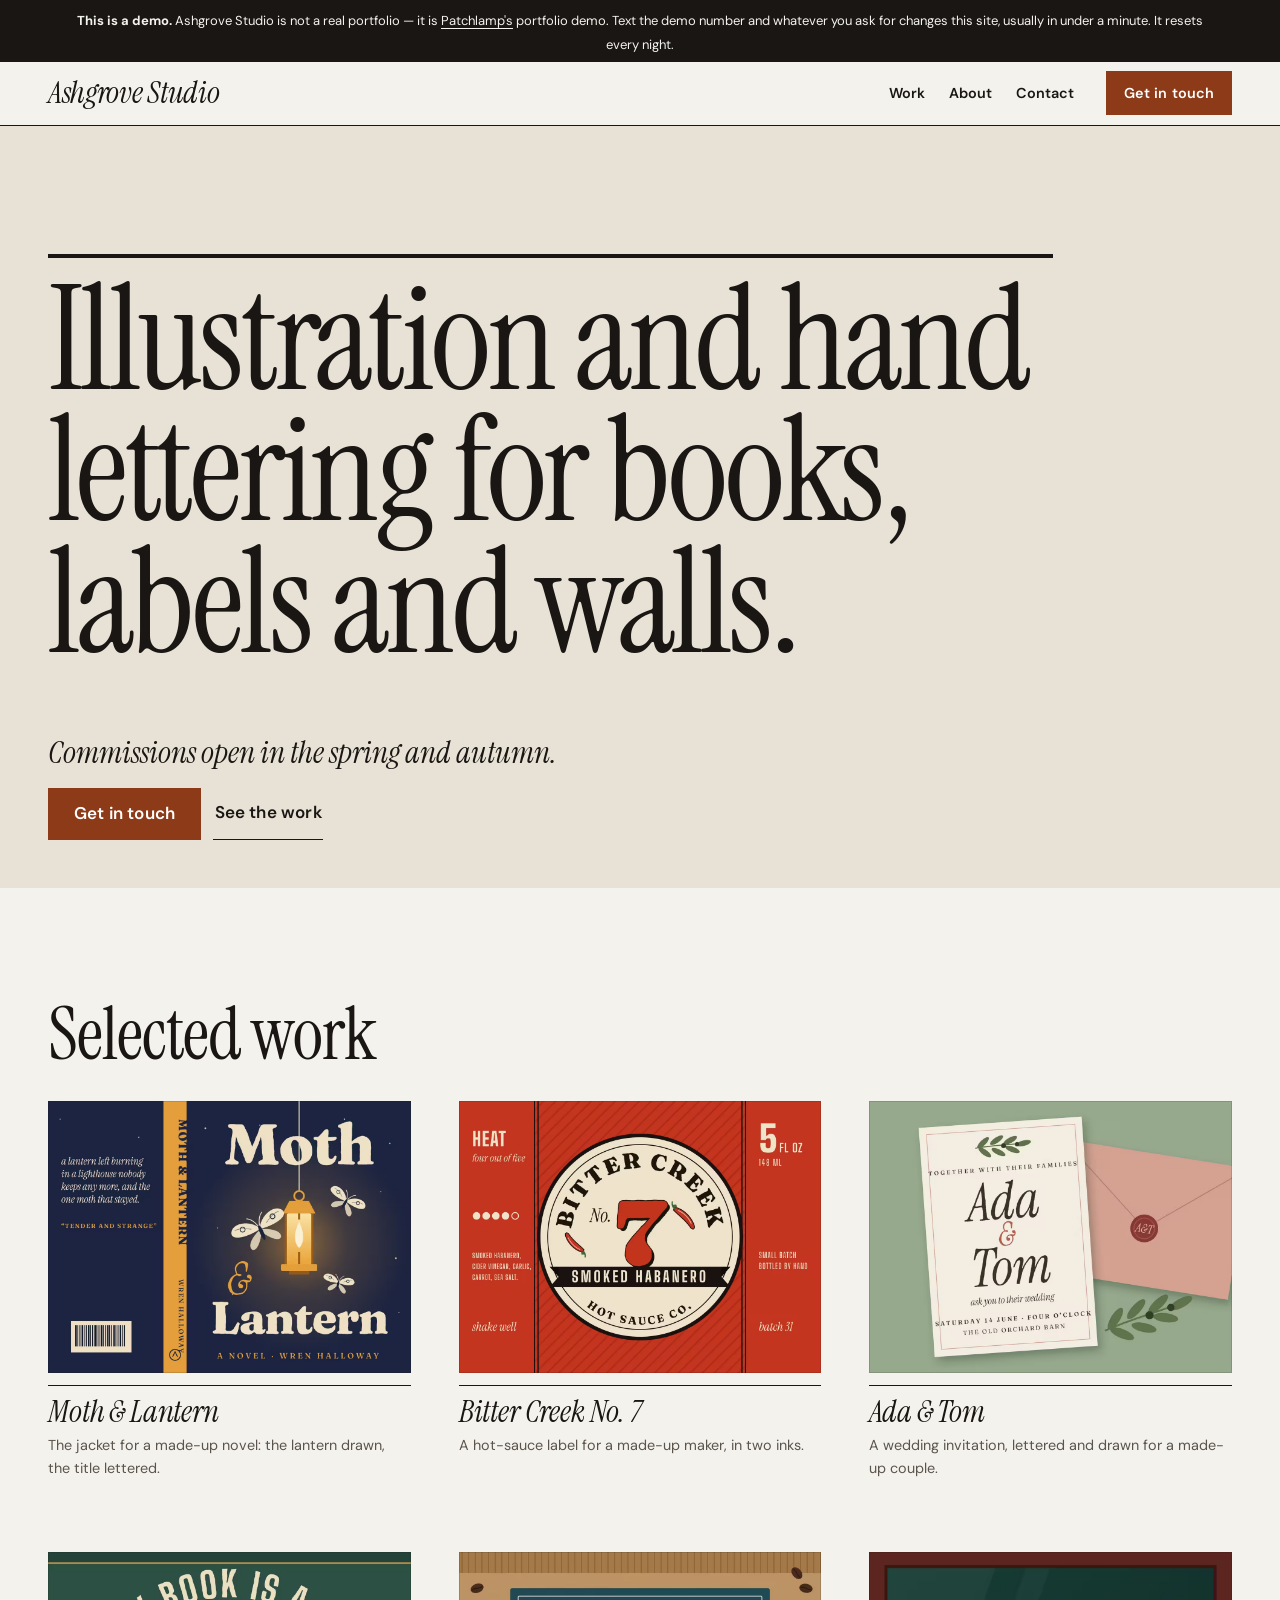
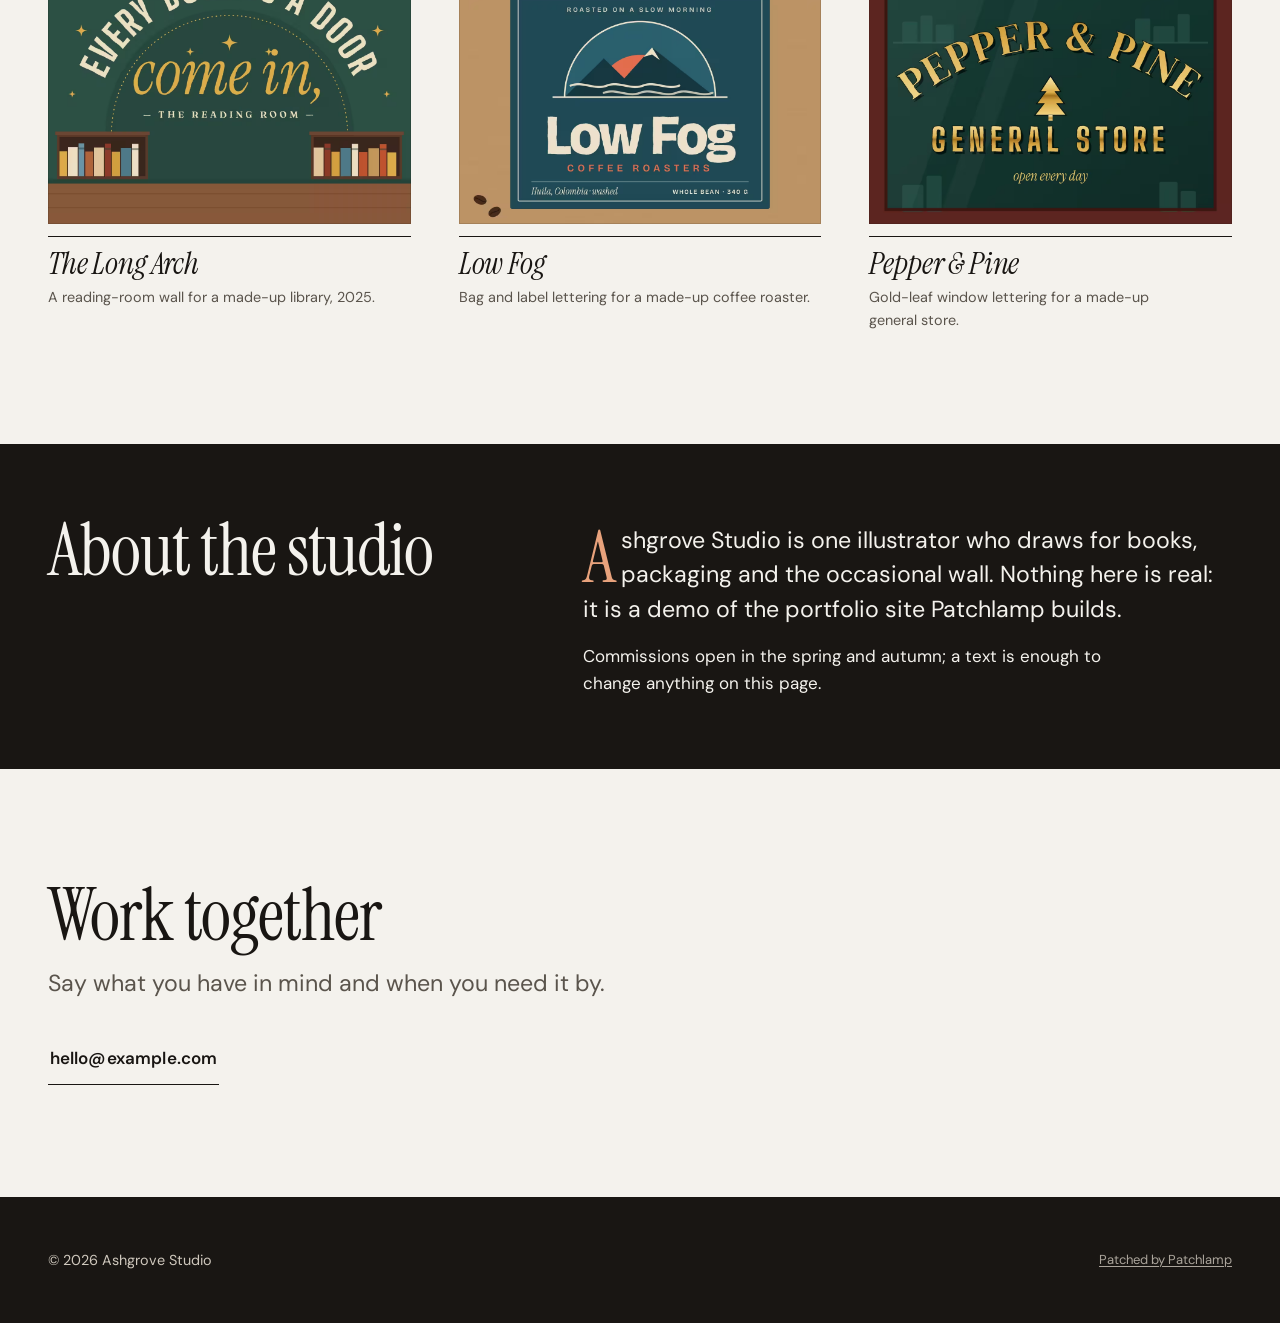
==== commit 5fb0c55b: "Revert "Nightly reset: back to the golden copy" This reverts commit 58627a4e324827b16d26d3f8395dd257" ====
--- a/index.html
+++ b/index.html
@@ -6,10 +6,12 @@
   <title>Ashgrove Studio — Patchlamp's portfolio demo</title>
   <meta name="description" content="Ashgrove Studio is Patchlamp's demo portfolio: illustration and lettering, changed by text. Not a real studio.">
   <meta name="robots" content="noindex">
+  <!-- The pages are rendered from site.json by `site render` (lib/sitegen.py): change site.json, never this file. -->
   <link rel="stylesheet" href="css/style.css">
+  <link rel="stylesheet" href="css/look.css">
+  <script src="js/motion.js" defer></script>
 </head>
-<body>
-
+<body class="page-home">
   <p class="demo-bar">
     <strong>This is a demo.</strong> Ashgrove Studio is not a real portfolio — it is
     <a href="https://patchlamp.com/">Patchlamp's</a> portfolio demo. Text the demo number and whatever you ask for changes this site, usually in under a minute. It resets every night.
@@ -18,63 +20,111 @@
   <header class="site-header">
     <a class="wordmark" href="index.html">Ashgrove Studio</a>
     <nav class="site-nav" aria-label="Site">
-      <a href="#work" aria-current="page">Work</a>
-      <a href="#about">About</a>
-      <a href="#contact">Contact</a>
+      <a href="index.html#work">Work</a>
+      <a href="index.html#about">About</a>
+      <a href="index.html#contact">Contact</a>
     </nav>
+    <a class="header-cta" href="#contact"><span class="cta-full">Get in touch</span><span class="cta-short">Contact</span></a>
   </header>
 
-  <main>
-    <section class="hero">
-      <h1 class="hero-title">Ashgrove Studio</h1>
-      <p class="hero-tagline">Illustration and hand lettering for books, labels and walls.</p>
-      <div class="button-row">
-        <a class="button" href="#work">See the work</a>
-        <a class="button" href="#contact">Get in touch</a>
-      </div>
-    </section>
-    <section class="section" id="work">
-      <div class="section-inner reveal">
-        <p class="kicker">Work</p>
-        <h2>Selected work</h2>
-        <ul class="card-list three">
-          <li><svg viewBox="0 0 400 300" xmlns="http://www.w3.org/2000/svg" role="img" aria-label="A book cover drawing"><rect width="400" height="300" fill="#ece8f3"/><circle cx="140" cy="150" r="70" fill="#5f3b99" opacity=".85"/><rect x="200" y="80" width="130" height="140" fill="#d9cdee"/></svg><h3>Moth &amp; Lantern</h3><p class="card-meta">Cover illustration for a made-up novel.</p></li>
-          <li><svg viewBox="0 0 400 300" xmlns="http://www.w3.org/2000/svg" role="img" aria-label="A mural sketch"><rect width="400" height="300" fill="#f3efe6"/><path d="M40 240 C120 60 280 60 360 240" fill="none" stroke="#5f3b99" stroke-width="14" stroke-linecap="round"/><circle cx="200" cy="120" r="22" fill="#141414"/></svg><h3>The Long Arch</h3><p class="card-meta">A wall for a made-up library, 2025.</p></li>
-          <li><svg viewBox="0 0 400 300" xmlns="http://www.w3.org/2000/svg" role="img" aria-label="A lettering study"><rect width="400" height="300" fill="#e9eef0"/><text x="200" y="175" text-anchor="middle" font-family="Georgia, serif" font-size="72" fill="#141414">Aa</text><path d="M90 205 H310" stroke="#5f3b99" stroke-width="6"/></svg><h3>Label lettering</h3><p class="card-meta">Wordmarks for a made-up tea company.</p></li>
-          <li><svg viewBox="0 0 400 300" xmlns="http://www.w3.org/2000/svg" role="img" aria-label="A poster layout"><rect width="400" height="300" fill="#f1ece4"/><rect x="70" y="60" width="110" height="180" rx="8" fill="#5f3b99"/><rect x="200" y="60" width="130" height="80" rx="8" fill="#141414"/><rect x="200" y="160" width="130" height="80" rx="8" fill="#d9cdee"/></svg><h3>Night market poster</h3><p class="card-meta">Three colours, screen printed.</p></li>
-          <li><svg viewBox="0 0 400 300" xmlns="http://www.w3.org/2000/svg" role="img" aria-label="A badge design"><rect width="400" height="300" fill="#eef0ea"/><circle cx="200" cy="150" r="95" fill="none" stroke="#141414" stroke-width="6"/><path d="M150 150 L190 190 L260 110" fill="none" stroke="#5f3b99" stroke-width="12" stroke-linecap="round"/></svg><h3>Trail badges</h3><p class="card-meta">A set of six for a made-up hiking club.</p></li>
-          <li><svg viewBox="0 0 400 300" xmlns="http://www.w3.org/2000/svg" role="img" aria-label="A print"><rect width="400" height="300" fill="#f4eef2"/><path d="M60 230 L140 90 L220 230 Z" fill="#5f3b99"/><path d="M180 230 L260 120 L340 230 Z" fill="#141414" opacity=".8"/></svg><h3>Two peaks</h3><p class="card-meta">A small print series.</p></li>
-        </ul>
-      </div>
-    </section>
-    <section class="section" id="about">
-      <div class="section-inner reveal">
-        <p class="kicker">About</p>
-        <h2>About the studio</h2>
-        <p class="lede">Ashgrove Studio is one illustrator who draws for books, packaging and the occasional wall. Nothing here is real: it is a demo of the portfolio site Patchlamp builds.</p>
-        <p>Commissions open in the spring and autumn; a text is enough to change anything on this page.</p>
-      </div>
-    </section>
-    <section class="section" id="contact">
-      <div class="section-inner reveal">
-        <p class="kicker">Contact</p>
-        <h2>Work together</h2>
-        <p class="lede">Say what you have in mind and when you need it by.</p>
-        <div class="button-row">
-          <a class="button" href="mailto:hello@example.com">hello@example.com</a>
+  <main id="top">
+    <section class="hero-block hero--typographic" id="hero">
+      <div class="hero-copy">
+        <h1 class="hero-heading">Illustration and hand lettering for books, labels and walls.</h1>
+        <div class="hero-aside">
+          <p class="hero-sub">Commissions open in the spring and autumn.</p>
+          <div class="hero-actions">
+            <a class="btn btn-primary" href="#contact">Get in touch</a>
+            <a class="btn btn-secondary" href="#work">See the work</a>
+          </div>
         </div>
       </div>
     </section>
+    <section class="section work work--grid" id="work">
+      <div class="section-inner">
+        <div class="section-head">
+          <h2>Selected work</h2>
+        </div>
+        <ol class="work-list">
+          <li class="work-item" data-reveal>
+            <figure class="work-media">
+              <picture><source type="image/avif" srcset="images/work-1-600.avif 600w, images/work-1-1200.avif 1200w" sizes="(min-width: 900px) 50vw, 100vw"><source type="image/webp" srcset="images/work-1-600.webp 600w, images/work-1-1200.webp 1200w" sizes="(min-width: 900px) 50vw, 100vw"><img src="images/work-1-1200.jpg" srcset="images/work-1-600.jpg 600w, images/work-1-1200.jpg 1200w" sizes="(min-width: 900px) 50vw, 100vw" width="1200" height="900" alt="A book jacket, laid flat: a lantern glowing on deep blue with moths around it, the title Moth &amp; Lantern lettered in cream" loading="eager" decoding="async"></picture>
+            </figure>
+            <h3>Moth &amp; Lantern</h3>
+            <p>The jacket for a made-up novel: the lantern drawn, the title lettered.</p>
+          </li>
+          <li class="work-item" data-reveal>
+            <figure class="work-media">
+              <picture><source type="image/avif" srcset="images/work-3-600.avif 600w, images/work-3-1200.avif 1200w" sizes="(min-width: 900px) 50vw, 100vw"><source type="image/webp" srcset="images/work-3-600.webp 600w, images/work-3-1200.webp 1200w" sizes="(min-width: 900px) 50vw, 100vw"><img src="images/work-3-1200.jpg" srcset="images/work-3-600.jpg 600w, images/work-3-1200.jpg 1200w" sizes="(min-width: 900px) 50vw, 100vw" width="1200" height="900" alt="A hot-sauce label on tomato red: a cream roundel lettered BITTER CREEK around a big red No. 7, two drawn chillies and a black SMOKED HABANERO ribbon" loading="lazy" decoding="async"></picture>
+            </figure>
+            <h3>Bitter Creek No. 7</h3>
+            <p>A hot-sauce label for a made-up maker, in two inks.</p>
+          </li>
+          <li class="work-item" data-reveal>
+            <figure class="work-media">
+              <picture><source type="image/avif" srcset="images/work-5-600.avif 600w, images/work-5-1200.avif 1200w" sizes="(min-width: 900px) 50vw, 100vw"><source type="image/webp" srcset="images/work-5-600.webp 600w, images/work-5-1200.webp 1200w" sizes="(min-width: 900px) 50vw, 100vw"><img src="images/work-5-1200.jpg" srcset="images/work-5-600.jpg 600w, images/work-5-1200.jpg 1200w" sizes="(min-width: 900px) 50vw, 100vw" width="1200" height="900" alt="A cream wedding invitation lettered Ada and Tom in a flowing italic, an olive sprig above, lying on sage linen beside a dusty-rose envelope with a wax seal" loading="lazy" decoding="async"></picture>
+            </figure>
+            <h3>Ada &amp; Tom</h3>
+            <p>A wedding invitation, lettered and drawn for a made-up couple.</p>
+          </li>
+          <li class="work-item" data-reveal>
+            <figure class="work-media">
+              <picture><source type="image/avif" srcset="images/work-2-600.avif 600w, images/work-2-1200.avif 1200w" sizes="(min-width: 900px) 50vw, 100vw"><source type="image/webp" srcset="images/work-2-600.webp 600w, images/work-2-1200.webp 1200w" sizes="(min-width: 900px) 50vw, 100vw"><img src="images/work-2-1200.jpg" srcset="images/work-2-600.jpg 600w, images/work-2-1200.jpg 1200w" sizes="(min-width: 900px) 50vw, 100vw" width="1200" height="900" alt="A deep green library wall lettered by hand: EVERY BOOK IS A DOOR arched in cream over a gold come in, low bookshelves beneath" loading="lazy" decoding="async"></picture>
+            </figure>
+            <h3>The Long Arch</h3>
+            <p>A reading-room wall for a made-up library, 2025.</p>
+          </li>
+          <li class="work-item" data-reveal>
+            <figure class="work-media">
+              <picture><source type="image/avif" srcset="images/work-4-600.avif 600w, images/work-4-1200.avif 1200w" sizes="(min-width: 900px) 50vw, 100vw"><source type="image/webp" srcset="images/work-4-600.webp 600w, images/work-4-1200.webp 1200w" sizes="(min-width: 900px) 50vw, 100vw"><img src="images/work-4-1200.jpg" srcset="images/work-4-600.jpg 600w, images/work-4-1200.jpg 1200w" sizes="(min-width: 900px) 50vw, 100vw" width="1200" height="900" alt="A kraft coffee bag with a teal label: a coral sun behind a dark peak and drifting fog, the words Low Fog lettered in cream" loading="lazy" decoding="async"></picture>
+            </figure>
+            <h3>Low Fog</h3>
+            <p>Bag and label lettering for a made-up coffee roaster.</p>
+          </li>
+          <li class="work-item" data-reveal>
+            <figure class="work-media">
+              <picture><source type="image/avif" srcset="images/work-6-600.avif 600w, images/work-6-1200.avif 1200w" sizes="(min-width: 900px) 50vw, 100vw"><source type="image/webp" srcset="images/work-6-600.webp 600w, images/work-6-1200.webp 1200w" sizes="(min-width: 900px) 50vw, 100vw"><img src="images/work-6-1200.jpg" srcset="images/work-6-600.jpg 600w, images/work-6-1200.jpg 1200w" sizes="(min-width: 900px) 50vw, 100vw" width="1200" height="900" alt="Gold-leaf lettering on a dark green shop window: PEPPER &amp; PINE arched over a small gold pine tree, GENERAL STORE beneath, inside a red painted frame" loading="lazy" decoding="async"></picture>
+            </figure>
+            <h3>Pepper &amp; Pine</h3>
+            <p>Gold-leaf window lettering for a made-up general store.</p>
+          </li>
+        </ol>
+      </div>
+    </section>
+    <section class="section about about--band band" id="about">
+      <div class="section-inner">
+        <div class="about-grid">
+          <div class="about-copy">
+            <div class="about-head">
+              <h2>About the studio</h2>
+            </div>
+            <div class="about-body">
+              <p class="lede">Ashgrove Studio is one illustrator who draws for books, packaging and the occasional wall. Nothing here is real: it is a demo of the portfolio site Patchlamp builds.</p>
+              <p class="">Commissions open in the spring and autumn; a text is enough to change anything on this page.</p>
+            </div>
+          </div>
+        </div>
+      </div>
+    </section>
+    <section class="section contact contact--plain" id="contact">
+      <div class="section-inner">
+        <div class="section-head">
+          <h2>Work together</h2>
+          <p class="lede">Say what you have in mind and when you need it by.</p>
+        </div>
+        <div class="action-row">
+          <a class="btn btn-secondary" data-mail href="mailto:hello@example.com">hello@example.com</a>
+        </div>
+      </div>
+    </section>
+
   </main>
 
   <footer class="site-footer">
-    <!-- Keep this footer identical on every page. -->
-    <p class="copyright">&copy; 2026 Ashgrove Studio · a demo by <a href="https://patchlamp.com/">Patchlamp</a></p>
+    <p class="copyright">&copy; 2026 Ashgrove Studio</p>
     <p class="patchlamp-badge"><a href="https://patchlamp.com/for/creatives?from=badge" rel="noopener">Patched by Patchlamp</a></p>
     <script src="https://patchlamp.com/s/site-chat.js" data-site="demo-portfolio" crossorigin="anonymous" defer></script>
     <script src="https://patchlamp.com/hit.js" data-site="demo-portfolio" crossorigin="anonymous" defer></script>
   </footer>
-
-  <script src="js/main.js"></script>
 </body>
 </html>
--- a/css/style.css
+++ b/css/style.css
@@ -1,284 +1,881 @@
 /* ==========================================================================
-   Ashgrove Studio — the site's only stylesheet
-   Colors and fonts are the tokens in :root below. Change the look there,
-   not scattered through the file.
+   base.css: the stylesheet every rendered site shares (B255, plans/83).
+   Rendered as css/style.css. It has three readers:
+   1. every page of a rendered site, followed by css/look.css (a look's
+      tokens and its short list of rules) and css/custom.css when a site has one;
+   2. the Functions pages (/admin, estimates, invoices, signing, /book/manage),
+      which load this file and read the tokens marked "Functions" below, so
+      those names stay, whatever else changes;
+   3. the section variants in _sections/: their layouts live here, so any
+      look can wear any variant.
+   How the file works: components read tokens and never a literal colour or
+   font; a look changes tokens and owns a few rules; a dark or coloured ground
+   (.band, the dark heroes, the accent cards) re-sets --ink, --ink-dim and
+   --accent-text for what sits inside it, so the components need no dark copy.
+   Nothing is ever at opacity 0. Motion is opt-in: js/motion.js sets
+   html.motion only under prefers-reduced-motion: no-preference, and a reveal
+   starts from a visible state, so a still frame (a screenshot, a link
+   preview, the judge) always reads whole. templates/sites/DESIGN.md is the
+   standard this file serves.
    ========================================================================== */
 
 :root {
-  /* Color — near-white ground, black ink, one violet accent */
-  --bg: #fbfbfa;
-  --bg-raised: #ffffff;
-  --bg-line: #e7e5e1;
-  --ink: #141414;
-  --ink-dim: #636059;
-  --accent: #5f3b99;       /* links, highlights, buttons */
-  --accent-dim: #472b75;   /* hover */
-
-  /* Type — system fonts, so nothing loads from a third party */
-  --font-display: Georgia, "Times New Roman", serif;
-  --font-body: system-ui, -apple-system, "Segoe UI", Roboto, Helvetica, Arial, sans-serif;
-
-  /* Rhythm */
-  --space: 1rem;
-  --space-lg: 2.5rem;
-  --space-xl: 5rem;
-  --measure: 40rem;
-  --page-pad: clamp(1.25rem, 5vw, 3rem);
-}
-
-/* --------------------------------------------------------------------------
-   Base
-   -------------------------------------------------------------------------- */
-
-* { box-sizing: border-box; margin: 0; padding: 0; }
-
-html { scroll-behavior: smooth; }
-
+  /* --- Colour roles ------------------------------------------------------ */
+  --bg: #f7f8f8;              /* page ground */
+  --bg-raised: #ffffff;       /* cards, inputs (Functions) */
+  --bg-alt: #edf1f2;          /* the alternate section ground */
+  --bg-line: #d3dce0;         /* hairlines, input borders (Functions) */
+  --ink: #15212a;             /* body text (Functions) */
+  --ink-dim: #4f5f68;         /* secondary text, at least 4.5:1 on --bg (Functions) */
+  --accent: #1d6f8c;          /* fills: buttons, the checked slot, focus (Functions) */
+  --accent-strong: #155468;   /* hover on a fill */
+  --accent-dim: var(--accent-strong);  /* the B64 name for the hover colour */
+  --accent-ink: #ffffff;      /* text on --accent */
+  --accent-text: var(--accent);        /* the accent as small text on --bg; a look with a loud accent darkens it */
+  --link-hover: var(--accent-strong);
+  --focus: var(--accent);
+  --band: #10293a;            /* the one dark ground */
+  --band-ink: #f1f6f8;
+  --band-dim: #b4c7d0;
+  --band-accent: #86d0e6;
+  --hero-ground: var(--band); /* the hero's ground for split and typographic */
+  --hero-ink: var(--band-ink);
+  --hero-dim: var(--band-dim);
+  --hero-accent: var(--band-accent);
+  --hero-scrim: var(--band);  /* what a photo darkens to under text */
+  --proof-bg: var(--bg-alt);
+  --proof-ink: var(--ink);
+  --proof-mark: var(--accent);
+  --footer-bg: var(--ink);
+  --footer-ink: color-mix(in srgb, var(--bg) 82%, var(--ink));
+  --sorry-bg: #fbe9e7;
+  --sorry-ink: #7a1f12;
+  --photo-filter: none;       /* the look's grade, until img treat grades the files themselves */
+  --texture: none;            /* a band's texture: a background-image the look sets */
+
+  /* --- Type ------------------------------------------------------------- */
+  --font-display: Georgia, "Times New Roman", serif;                    /* Functions */
+  --font-text: system-ui, -apple-system, "Segoe UI", Helvetica, Arial, sans-serif;
+  --font-body: var(--font-text);       /* the B64 name; the Functions pages read it */
+  --font-kicker: var(--font-text);
+  --font-button: var(--font-text);
+  --display-weight: 400;      /* the hero heading */
+  --heading-weight: var(--display-weight);
+  --display-tracking: -0.02em;
+  --display-leading: 1.02;
+  --display-case: none;
+  --kicker-case: uppercase;
+  --kicker-tracking: 0.14em;
+  --kicker-weight: 600;
+  --kicker-size: var(--step--2);
+  --button-weight: 650;
+  --button-case: none;
+  --button-tracking: 0;
+  --text-size: 1.0625rem;
+  --text-leading: 1.65;
+  /* The scale. Every font-size in this file and in a look is one of these, so
+     the design gate can check sizes against it. --step-0 is body text. */
+  --step--2: 0.8125rem;
+  --step--1: clamp(0.84rem, 0.82rem + 0.1vw, 0.9rem);
+  --step-0: var(--text-size);
+  --step-1: clamp(1.2rem, 1.1rem + 0.45vw, 1.45rem);
+  --step-2: clamp(1.45rem, 1.25rem + 0.9vw, 1.95rem);
+  --step-3: clamp(2rem, 1.5rem + 2.2vw, 3.25rem);
+  --step-4: clamp(2.4rem, 1.7rem + 3.2vw, 4.25rem);
+  --step-5: clamp(2.75rem, 1.6rem + 5vw, 6rem);       /* the hero: 44px on a phone, 96px wide */
+  --step-6: clamp(3.25rem, 1.4rem + 8vw, 8.5rem);     /* the typographic hero, which has no photo to carry it */
+  --measure: 34em;            /* Functions */
+
+  /* --- Space ------------------------------------------------------------ */
+  --space: 1rem;              /* Functions */
+  --space-half: 0.5rem;
+  --space-2: 2rem;
+  --space-3: 3rem;
+  --space-4: 4.5rem;
+  --space-5: clamp(4rem, 3rem + 5vw, 8rem);
+  --space-lg: 2.5rem;         /* the B64 name; the Functions pages read it */
+  --space-xl: var(--space-5);
+  --section-pad: var(--space-5);
+  --page-pad: clamp(1rem, 4vw, 3rem);   /* Functions */
+  --content: 74rem;
+  --wide: var(--content);
+
+  /* --- Shape, depth ----------------------------------------------------- */
+  --radius: 6px;              /* inputs, tiles */
+  --radius-card: 10px;
+  --radius-btn: 6px;
+  --radius-media: 6px;
+  --rule-strong: 1px solid var(--ink);
+  --shadow-1: 0 1px 2px rgb(15 30 40 / 0.06), 0 2px 8px rgb(15 30 40 / 0.05);
+  --shadow-2: 0 2px 6px rgb(15 30 40 / 0.06), 0 18px 40px -12px rgb(15 30 40 / 0.22);
+  --shadow: var(--shadow-2);  /* the B64 name */
+
+  /* --- Motion (read only under html.motion and no-preference) ----------- */
+  --dur-1: 160ms;             /* hover, press */
+  --dur-2: 420ms;             /* a state change */
+  --dur-3: 900ms;             /* a reveal */
+  --dur-moment: 1600ms;       /* a look's one hero moment */
+  --ease: cubic-bezier(0.2, 0.7, 0.2, 1);
+  --ease-in-out: cubic-bezier(0.65, 0, 0.35, 1);
+  --lift: -3px;
+  --reveal-from: 0.55;        /* never 0: a still frame must read whole */
+  --reveal-shift: 10px;
+  --reveal-stagger: 70ms;
+}
+
+/* --- Base ------------------------------------------------------------------ */
+*, *::before, *::after { box-sizing: border-box; }
+* { margin: 0; padding: 0; }
+html { -webkit-text-size-adjust: 100%; text-size-adjust: 100%; scroll-padding-top: 5.5rem; }
 body {
-  background: var(--bg);
-  color: var(--ink);
-  font-family: var(--font-body);
-  font-size: 1.05rem;
-  line-height: 1.65;
-  -webkit-font-smoothing: antialiased;
-}
-
-h1, h2, h3 {
-  font-family: var(--font-display);
-  font-weight: 400;
-  line-height: 1.15;
-}
-
-h2 { font-size: clamp(1.6rem, 4vw, 2.2rem); margin-bottom: var(--space-lg); }
-h3 { font-size: 1.15rem; margin-bottom: 0.5rem; }
-
-p { max-width: var(--measure); }
-p + p { margin-top: var(--space); }
-
-a { color: var(--accent); text-underline-offset: 3px; }
-a:hover { color: var(--accent-dim); }
-
-img, svg { max-width: 100%; display: block; }
-
-.visually-hidden {
-  position: absolute; width: 1px; height: 1px;
-  overflow: hidden; clip: rect(0 0 0 0); white-space: nowrap;
-}
-
-/* --------------------------------------------------------------------------
-   Header / nav
-   -------------------------------------------------------------------------- */
-
+  background: var(--bg); color: var(--ink);
+  font-family: var(--font-text); font-size: var(--step-0); line-height: var(--text-leading);
+  -webkit-font-smoothing: antialiased; text-rendering: optimizeLegibility; font-kerning: normal;
+  font-synthesis: weight;   /* never a browser-slanted italic or scaled small caps: a look that wants one ships the face */
+  overflow-x: clip;
+}
+img, svg, video { display: block; max-width: 100%; height: auto; }
+picture { display: contents; }
+h1, h2, h3, h4 {
+  font-family: var(--font-display); font-weight: var(--heading-weight);
+  letter-spacing: var(--display-tracking); line-height: 1.1; text-transform: var(--display-case);
+  text-wrap: balance;
+}
+h1, h2 { font-size: var(--step-4); line-height: var(--display-leading); }
+h3 { font-size: var(--step-1); line-height: 1.2; letter-spacing: -0.005em; }
+p { max-width: var(--measure); text-wrap: pretty; }
+a { color: var(--accent-text); text-underline-offset: 0.2em; text-decoration-thickness: 1px; }
+a:hover { color: var(--link-hover); text-decoration-thickness: 2px; }
+.muted { color: var(--ink-dim); }
+.visually-hidden { position: absolute; width: 1px; height: 1px; overflow: hidden; clip-path: inset(50%); white-space: nowrap; }
+:focus-visible { outline: 3px solid var(--focus); outline-offset: 3px; border-radius: 2px; }
+::selection { background: var(--accent); color: var(--accent-ink); }
+
+/* Grounds that change the ink: everything inside reads these instead, the surfaces (--bg, --bg-raised,
+   --bg-alt) as well as the text, so a form card, a tile or an input inside a band is a lifted tone of the
+   band with light text, never a light card with light text. */
+.band, .hero--full-dark {
+  background-color: var(--band); background-image: var(--texture); color: var(--band-ink);
+  --ink: var(--band-ink); --ink-dim: var(--band-dim); --accent-text: var(--band-accent);
+  --link-hover: var(--band-ink); --focus: var(--band-accent);
+  --bg: color-mix(in srgb, var(--band-ink) 6%, var(--band));
+  --bg-alt: var(--bg);
+  --bg-raised: color-mix(in srgb, var(--band-ink) 11%, var(--band));
+  --bg-line: color-mix(in srgb, var(--band-ink) 24%, transparent);
+  --rule-strong: 1px solid color-mix(in srgb, var(--band-ink) 45%, transparent);
+}
+.hero--split, .hero--typographic {
+  background-color: var(--hero-ground); color: var(--hero-ink);
+  --ink: var(--hero-ink); --ink-dim: var(--hero-dim); --accent-text: var(--hero-accent);
+  --link-hover: var(--hero-ink); --focus: var(--hero-accent);
+  --bg: color-mix(in srgb, var(--hero-ink) 6%, var(--hero-ground));
+  --bg-alt: var(--bg);
+  --bg-raised: color-mix(in srgb, var(--hero-ink) 11%, var(--hero-ground));
+  --bg-line: color-mix(in srgb, var(--hero-ink) 24%, transparent);
+}
+.contact-card, .cta--band, .donate--band {
+  background: var(--accent); color: var(--accent-ink);
+  /* 90% and a 10% lift: at 82% and 14% the dim text failed AA on its own raised tile in three looks (B256) */
+  --ink: var(--accent-ink); --ink-dim: color-mix(in srgb, var(--accent-ink) 90%, var(--accent));
+  --accent-text: var(--accent-ink); --link-hover: var(--accent-ink); --focus: var(--accent-ink);
+  --bg: color-mix(in srgb, var(--accent-ink) 8%, var(--accent));
+  --bg-alt: var(--bg);
+  --bg-raised: color-mix(in srgb, var(--accent-ink) 10%, var(--accent));
+  --bg-line: color-mix(in srgb, var(--accent-ink) 30%, transparent);
+}
+
+/* --- The demo and preview bar ------------------------------------------- */
+.demo-bar {
+  max-width: none; margin: 0; padding: 0.45rem var(--page-pad);
+  background: var(--ink); color: var(--bg); font-size: var(--step--2); line-height: 1.45; text-align: center;
+}
+.demo-bar a { color: inherit; display: inline-block; padding-block: 0.3rem; }
+
+/* --- Header: the name, the sections, the one way to reach them ------------ */
 .site-header {
-  display: flex;
-  align-items: center;
-  justify-content: space-between;
-  flex-wrap: wrap;
-  gap: var(--space);
-  padding: 1.25rem var(--page-pad);
-  border-bottom: 1px solid var(--bg-line);
-  background: var(--bg-raised);
-}
-
+  position: sticky; top: 0; z-index: 20;
+  display: flex; align-items: center; gap: var(--space) var(--space-2);
+  padding: 0.6rem var(--page-pad);
+  background: color-mix(in srgb, var(--bg) 93%, transparent); color: var(--ink);
+  -webkit-backdrop-filter: saturate(1.4) blur(10px); backdrop-filter: saturate(1.4) blur(10px);
+  border-bottom: 1px solid color-mix(in srgb, var(--bg-line) 70%, transparent);
+}
 .wordmark {
-  font-family: var(--font-display);
-  font-size: 1.3rem;
-  text-decoration: none;
-  color: var(--ink);
-  white-space: nowrap;
-}
-
-.site-nav { display: flex; flex-wrap: wrap; gap: 0.25rem 1.5rem; }
-
+  display: inline-flex; align-items: center; gap: 0.45rem; margin-right: auto; min-height: 44px; min-width: 0;
+  font-family: var(--font-display); font-size: var(--step-1); font-weight: var(--heading-weight);
+  letter-spacing: -0.01em; line-height: 1.05; text-transform: var(--display-case);
+  color: inherit; text-decoration: none;
+}
+.wordmark:hover { color: inherit; text-decoration: none; }
+.wordmark-sub { color: var(--accent-text); }
+.site-nav { display: flex; gap: 0.25rem 1.5rem; }
 .site-nav a {
-  font-size: 0.9rem;
-  letter-spacing: 0.04em;
-  text-transform: uppercase;
-  text-decoration: none;
-  color: var(--ink-dim);
-}
-
-.site-nav a:hover { color: var(--ink); }
-.site-nav a[aria-current="page"] { color: var(--accent); }
-
-/* --------------------------------------------------------------------------
-   Hero
-   -------------------------------------------------------------------------- */
-
-.hero {
-  padding: var(--space-xl) var(--page-pad);
-  text-align: center;
-  border-bottom: 1px solid var(--bg-line);
-}
-
-.hero-title { font-size: clamp(2.4rem, 8vw, 4.5rem); }
-
-.hero-tagline {
-  margin: 1.25rem auto 0;
-  font-size: clamp(1.05rem, 2.2vw, 1.3rem);
-  color: var(--ink-dim);
-}
-
-.page-hero { padding: var(--space-lg) var(--page-pad); }
-.page-hero .hero-title { font-size: clamp(1.8rem, 6vw, 3rem); }
-
-/* --------------------------------------------------------------------------
-   Sections
-   -------------------------------------------------------------------------- */
-
-.section {
-  padding: var(--space-xl) var(--page-pad);
-  border-bottom: 1px solid var(--bg-line);
-}
-
-.section-inner { max-width: 64rem; margin: 0 auto; }
-
+  display: inline-flex; align-items: center; min-height: 44px;
+  color: inherit; text-decoration: none; font-size: var(--step--1); font-weight: 600;
+}
+.site-nav a:hover, .site-nav a[aria-current="page"] { color: var(--accent-text); }
+.header-cta {
+  display: inline-flex; align-items: center; flex: none; min-height: 44px; padding: 0.5rem 1.1rem;
+  background: var(--accent); color: var(--accent-ink); border-radius: var(--radius-btn);
+  font-family: var(--font-button); font-size: var(--step--1); font-weight: var(--button-weight);
+  letter-spacing: var(--button-tracking); text-transform: var(--button-case); text-decoration: none; white-space: nowrap;
+}
+.header-cta:hover { background: var(--accent-strong); color: var(--accent-ink); text-decoration: none; }
+.header-cta .cta-short { display: none; }
+@media (max-width: 56em) { .site-nav { display: none; } }   /* one scroll on a phone; the call button stays */
+@media (max-width: 30em) {
+  .site-header { gap: var(--space); }
+  .header-cta .cta-full { display: none; }
+  .header-cta .cta-short { display: inline; }
+}
+
+/* --- Buttons (.button: the B64 class the pasted collection blocks use) ---- */
+.btn, .button {
+  display: inline-flex; align-items: center; justify-content: center; gap: 0.5rem;
+  min-height: 3.25rem; padding: 0.7rem 1.5rem;
+  font-family: var(--font-button); font-size: var(--step-0); font-weight: var(--button-weight); line-height: 1.15;
+  letter-spacing: var(--button-tracking); text-transform: var(--button-case); text-align: center; text-decoration: none;
+  cursor: pointer; border: 2px solid transparent; border-radius: var(--radius-btn);
+}
+.btn-primary, .button { background: var(--accent); color: var(--accent-ink); }
+.btn-primary:hover, .button:hover { background: var(--accent-strong); color: var(--accent-ink); text-decoration: none; }
+.btn-secondary { background: transparent; color: inherit; border-color: color-mix(in srgb, currentColor 55%, transparent); }
+.btn-secondary:hover { color: inherit; border-color: currentColor; background: color-mix(in srgb, currentColor 8%, transparent); text-decoration: none; }
+.action-row { display: flex; flex-wrap: wrap; align-items: center; gap: 0.75rem; }
+@media (max-width: 30em) { .btn, .button { padding-inline: 1.15rem; } }
+
+/* --- Pictures and their labels (a stock or AI picture says so) ----------- */
+figure { position: relative; margin: 0; }
+figure img { filter: var(--photo-filter); }
+.img-label {
+  position: absolute; top: 0.6rem; right: 0.6rem; z-index: 2; max-width: calc(100% - 1.2rem);
+  padding: 0.2rem 0.55rem; border-radius: 3px; background: rgb(0 0 0 / 0.64); color: #fff;
+  font: 500 var(--step--2)/1.35 var(--font-text); letter-spacing: 0.01em; text-transform: none; pointer-events: none;
+}
+
+/* --- Hero: shared parts ------------------------------------------------- */
+.hero-block { position: relative; isolation: isolate; }
+.hero-media { position: relative; margin: 0; overflow: hidden; background-color: var(--band); }
+.hero-media img { width: 100%; height: 100%; object-fit: cover; }
+.hero-field { background-image: var(--texture); }   /* the colour field a hero shows when there is no photo */
+.hero-copy { position: relative; z-index: 1; }
+.hero-kicker {
+  font: var(--kicker-weight) var(--kicker-size)/1.3 var(--font-kicker);
+  text-transform: var(--kicker-case); letter-spacing: var(--kicker-tracking);
+  color: var(--accent-text); margin-bottom: var(--space);
+}
+.hero-heading {
+  font-size: var(--step-5); line-height: var(--display-leading); font-weight: var(--display-weight);
+  max-width: 13ch; margin-bottom: var(--space);
+}
+.hero-heading em { font-style: normal; color: var(--accent-text); }
+.hero-sub { font-size: var(--step-1); line-height: 1.45; max-width: 30em; color: var(--ink-dim); }
+.hero-actions { display: flex; flex-wrap: wrap; gap: 0.75rem; margin-top: var(--space-2); }
+.hero-actions:empty { display: none; }
+.hero-note { margin-top: var(--space); font-size: var(--step--1); font-weight: 600; color: var(--ink-dim); }
+.hero-phone { margin-top: var(--space); }   /* a step under the buttons, so the number reads as its own way in */
+.hero-phone a {
+  display: inline-block; padding-block: 0.3rem; color: inherit; text-decoration: none;
+  font: var(--heading-weight) var(--step-2)/1.1 var(--font-display); letter-spacing: var(--display-tracking);
+}
+
+/* hero--band-card: a photo band, the words on a card over its lower edge */
+.hero--band-card { background: var(--bg); color: var(--ink); padding-bottom: var(--space-3); }
+.hero--band-card .hero-media { height: clamp(12rem, 44vw, 34rem); }
+.hero--band-card .hero-copy {
+  margin: calc(-1 * clamp(3rem, 9vw, 11rem)) var(--page-pad) 0; max-width: 46rem;
+  padding: clamp(1.5rem, 4vw, 3.5rem);
+  background: var(--bg-raised); border-radius: var(--radius-card); box-shadow: var(--shadow-2);
+}
+@media (min-width: 60em) {
+  /* wide, the photo runs the hero's full height and the card sits on its lower left, overhanging its foot, so the
+     band beside the card is picture rather than an empty strip of page (the B257 judge, ten previews, and B256's
+     Apron Strings: "the right half beside the hero card is empty") */
+  .hero--band-card { display: grid; padding-bottom: var(--space-4); }
+  .hero--band-card > .hero-media, .hero--band-card > .hero-copy { grid-area: 1 / 1; }
+  .hero--band-card .hero-media { height: clamp(24rem, 38vw, 32rem); }
+  .hero--band-card .hero-copy { align-self: end; width: calc(100% - 2 * var(--page-pad));
+    margin: 0 0 calc(-1 * var(--space-3)) max(var(--page-pad), calc((100vw - var(--content)) / 2)); }
+  /* the card is a frame of its own: its heading a step under the full-bleed heroes', so the action stays on the
+     first desktop screen */
+  .hero--band-card .hero-heading { font-size: var(--step-4); max-width: 16ch; }
+}
+
+/* hero--split: the words on the hero ground, the photo beside them (under them on a phone) */
+.hero--split { display: grid; }
+.hero--split .hero-media { order: 2; height: clamp(14rem, 60vw, 24rem); }
+.hero--split .hero-copy { padding: var(--space-3) var(--page-pad); }
+.hero--split .hero-field { display: none; }
+@media (min-width: 56em) {
+  .hero--split.has-image { grid-template-columns: minmax(0, 1.05fr) minmax(0, 1fr); min-height: min(86svh, 44rem); }
+  .hero--split .hero-media { height: auto; }
+  .hero--split .hero-copy {
+    align-self: center; width: 100%; max-width: calc(var(--content) + 2 * var(--page-pad)); margin-inline: auto;
+    padding: var(--space-4) var(--page-pad);
+  }
+  .hero--split.has-image .hero-copy { padding-right: var(--space-3); padding-left: max(var(--page-pad), calc((100vw - var(--content)) / 2)); }
+}
+
+/* hero--full-dark: the photo full bleed, the words low on a scrim of the band colour */
+.hero--full-dark { display: grid; min-height: 30rem; }
+@media (min-width: 48em) { .hero--full-dark { min-height: min(92svh, 56rem); } }
+.hero--full-dark > .hero-media, .hero--full-dark > .hero-copy { grid-area: 1 / 1; }
+/* The scrim is what makes words over any photo readable: behind the heading it is at least about 70% of the
+   band colour, which keeps white text above 4.5:1 even over white sky (the design gate samples it). On a phone
+   the words fill the hero, so the scrim is one wash: light at the top so the scene shows, about 70% from the
+   kicker down through the H1 (5.6:1 on the Juniper pool, 6.1:1 on clear-water's sky, 2026-10-23), and 85% at the
+   foot; at 48-95% it read as a dark colour field (the judge, wick-7). Wider, it darkens the left and the bottom. */
+.hero--full-dark .hero-media::after {
+  content: ""; position: absolute; inset: 0;
+  background: linear-gradient(180deg, color-mix(in srgb, var(--hero-scrim) 25%, transparent) 0%,
+    color-mix(in srgb, var(--hero-scrim) 70%, transparent) 25%,
+    color-mix(in srgb, var(--hero-scrim) 72%, transparent) 60%,
+    color-mix(in srgb, var(--hero-scrim) 85%, transparent) 100%);
+}
+@media (min-width: 48em) {
+  .hero--full-dark .hero-media::after {
+    background:
+      linear-gradient(180deg, transparent 12%, color-mix(in srgb, var(--hero-scrim) 45%, transparent) 45%, color-mix(in srgb, var(--hero-scrim) 94%, transparent) 100%),
+      linear-gradient(90deg, color-mix(in srgb, var(--hero-scrim) 82%, transparent), color-mix(in srgb, var(--hero-scrim) 62%, transparent) 42%, transparent 74%);
+  }
+}
+.hero--full-dark .hero-copy {
+  align-self: end; width: 100%; max-width: calc(var(--content) + 2 * var(--page-pad)); margin-inline: auto;
+  padding: clamp(5rem, 14vw, 8rem) var(--page-pad) clamp(2rem, 6vw, 5.5rem);
+}
+.hero--full-dark .hero-field::after { content: none; }   /* no photo: the field is the ground, no scrim */
+.hero--full-dark .hero-sub { color: color-mix(in srgb, var(--band-ink) 92%, transparent); }
+.hero--full-dark .hero-media .img-label { top: 0.8rem; right: var(--page-pad); }
+
+/* hero--typographic: no photo; the heading at the largest step on a colour field */
+.hero--typographic { background-image: var(--texture); }
+.hero--typographic .hero-copy {
+  display: grid; gap: var(--space-2); max-width: calc(var(--content) + 2 * var(--page-pad)); margin-inline: auto;
+  padding: clamp(3.5rem, 10vw, 9rem) var(--page-pad) clamp(3rem, 7vw, 6rem);
+}
+.hero--typographic .hero-kicker { margin: 0; }
+.hero--typographic .hero-heading { font-size: var(--step-6); max-width: 14ch; margin: 0; }
+.hero--typographic .hero-aside .hero-actions { margin-top: var(--space); }
+.hero--typographic .hero-note { margin: 0; padding-top: var(--space); border-top: 1px solid color-mix(in srgb, currentColor 30%, transparent); }
+/* Wide, the line and the buttons sit under the heading on its left edge (the eye goes down, not across to a lower
+   corner: the B257 judge, ten previews), and the hours note and the phone take the right column beside them. */
+@media (min-width: 60em) {
+  .hero--typographic .hero-copy { grid-template-columns: minmax(0, 7fr) minmax(0, 5fr); column-gap: var(--space-4); }
+  .hero--typographic .hero-kicker, .hero--typographic .hero-heading { grid-column: 1 / -1; }
+  .hero--typographic .hero-aside { grid-column: 1; grid-row: 3 / span 2; }
+  .hero--typographic .hero-note, .hero--typographic .hero-phone { grid-column: 2; grid-row: 3; align-self: end; }
+  .hero--typographic .hero-note + .hero-phone { grid-row: 4; align-self: start; }
+}
+
+/* --- Proof: the line under the hero (rating, area, hours) ---------------- */
+.proof-list { list-style: none; }
+.proof-list li { display: flex; align-items: center; gap: 0.6rem; min-height: 2rem; }
+.proof-list a { color: inherit; display: inline-block; padding-block: 0.35rem; }
+/* proof--strip: a band of its own colour */
+.proof--strip { background: var(--proof-bg); color: var(--proof-ink); }
+.proof--strip .proof-list {
+  max-width: calc(var(--content) + 2 * var(--page-pad)); margin: 0 auto; padding: 1rem var(--page-pad);
+  display: grid; grid-template-columns: repeat(auto-fit, minmax(min(100%, 9.5rem), 1fr)); gap: 0.35rem var(--space-2);
+  font-size: var(--step--1); font-weight: 600; line-height: 1.3;
+}
+.proof--strip li::before { content: ""; flex: none; width: 0.5rem; height: 0.5rem; border-radius: 50%; background: var(--proof-mark); }
+@media (max-width: 29.99em) { .proof--strip .proof-list { grid-template-columns: 1fr; } }   /* a phone: one a line, never two and one stranded (the B256 judge) */
+@media (min-width: 48em) { .proof--strip .proof-list { grid-template-columns: repeat(auto-fit, minmax(12rem, 1fr)); font-size: var(--step-0); } }
+/* proof--inline: one typeset line between rules, on the page ground */
+.proof--inline { padding: 0 var(--page-pad); }
+.proof--inline .proof-list {
+  max-width: var(--content); margin: 0 auto; padding: 0.9rem 0;
+  display: flex; flex-wrap: wrap; gap: 0.25rem 1.6rem;
+  border-top: var(--rule-strong); border-bottom: 1px solid var(--bg-line); font-size: var(--step-0);
+}
+.proof--inline li::before { content: var(--proof-glyph, "•"); color: var(--proof-mark); }
+
+/* --- Sections ------------------------------------------------------------ */
+.section { padding: var(--section-pad) var(--page-pad); }
+.section.alt { background: var(--bg-alt); }
+.section-inner { max-width: var(--content); margin: 0 auto; }
+.section-head { max-width: 44rem; margin-bottom: var(--space-3); }
+.section-head h2 { margin-bottom: var(--space); }
 .kicker {
-  font-size: 0.8rem;
-  font-weight: 600;
-  letter-spacing: 0.2em;
-  text-transform: uppercase;
-  color: var(--accent);
-  margin-bottom: 0.5rem;
-}
-
-.lede { font-size: 1.2rem; }
-.muted { color: var(--ink-dim); }
-
-.about-grid {
-  display: grid;
-  gap: var(--space-lg);
-  align-items: center;
-}
-@media (min-width: 720px) {
-  .about-grid { grid-template-columns: 1fr 1.2fr; }
-}
-
-.about-photo img {
-  width: 100%;
-  aspect-ratio: 1 / 1;
-  object-fit: cover;
-  border-radius: 4px;
-}
-
-.button-row { display: flex; flex-wrap: wrap; gap: 0.75rem; margin-top: var(--space-lg); }
-
-.button {
-  display: inline-block;
-  padding: 0.65rem 1.2rem;
-  border: 1px solid var(--accent);
-  border-radius: 3px;
-  text-decoration: none;
-  color: var(--accent);
-  font-weight: 600;
-  font-size: 0.95rem;
-}
-.button:hover { background: var(--accent); color: var(--bg-raised); }
-
-/* Details: address / hours / contact cards */
-.details-grid {
-  display: grid;
-  gap: var(--space-lg);
-}
-@media (min-width: 720px) {
-  .details-grid { grid-template-columns: repeat(3, 1fr); }
-}
-.details-grid address { font-style: normal; }
+  font: var(--kicker-weight) var(--kicker-size)/1.3 var(--font-kicker);
+  text-transform: var(--kicker-case); letter-spacing: var(--kicker-tracking);
+  color: var(--accent-text); margin-bottom: var(--space);
+}
+.lede { font-size: var(--step-1); line-height: 1.5; color: var(--ink-dim); max-width: 30em; }
+.section-media { margin: var(--space-2) 0 0; }
+.section-media img, .about-media img { width: 100%; aspect-ratio: 3 / 2; object-fit: cover; border-radius: var(--radius-media); }
+/* A preview's note on how a section was written (the services' "from the category on their Google listing"): under
+   the list, small and quiet, because the first thing a customer reads in the section is the services, not how the
+   page was made (the B257 judge, ten previews). */
+.preview-caveat {
+  margin-top: var(--space-2); padding: 0.1rem 0 0.1rem 0.75rem; border-left: 2px solid var(--bg-line);
+  color: var(--ink-dim); font-size: var(--step--2); max-width: 40em;
+}
+
+/* --- Services ----------------------------------------------------------- */
+.service-list { list-style: none; display: grid; gap: var(--space-2) var(--space-3); }
+.service-n {
+  font: var(--display-weight) var(--step-3)/0.9 var(--font-display); letter-spacing: -0.03em;
+  color: var(--accent-text); font-variant-numeric: lining-nums tabular-nums;
+}
+.service-list h3 { margin-bottom: 0.35rem; }
+.service-list p { color: var(--ink-dim); }
+/* services--numerals: an editorial list beside a head that stays in view */
+.services--numerals .section-inner { display: grid; gap: var(--space-3); }
+.services--numerals .section-head { margin: 0; }
+.services--numerals .service-list li { display: grid; grid-template-columns: auto 1fr; column-gap: 1.25rem; align-content: start; }
+.services--numerals .service-n { grid-row: span 2; min-width: 2.2ch; }
+.services--numerals .service-list h3 { margin-top: 0.2rem; }
+@media (min-width: 40em) { .services--numerals .service-list { grid-template-columns: 1fr 1fr; } }
+@media (min-width: 60em) {
+  .services--numerals .preview-caveat { grid-column: 2; }
+  .services--numerals .section-inner { grid-template-columns: 5fr 7fr; align-items: start; column-gap: var(--space-4); }
+  .services--numerals .section-head { position: sticky; top: 6rem; }
+  .services--numerals .service-list { padding-top: var(--space-half); }
+}
+/* services--blocks: solid blocks of colour, tiled, the number inside */
+.services--blocks .service-list { gap: 4px; grid-template-columns: repeat(auto-fit, minmax(min(100%, 15rem), 1fr)); }
+.services--blocks .service-list li { background: var(--bg-raised); padding: 1.5rem 1.5rem 1.75rem; }
+.services--blocks.alt .service-list li { background: var(--bg); }
+.services--blocks .service-n { display: block; margin-bottom: 0.9rem; }
+.services--blocks .section-media img, .services--ruled .section-media img { aspect-ratio: 3 / 1; }
+/* services--ruled: an index, a rule above each row, no boxes */
+.services--ruled .service-list { gap: 0; }
+.services--ruled .service-list li {
+  display: grid; grid-template-columns: 3.25rem minmax(0, 1fr); column-gap: var(--space);
+  padding: 1.1rem 0 1.5rem; border-top: var(--rule-strong);
+}
+.services--ruled .service-list li:last-child { border-bottom: 1px solid var(--bg-line); }
+.services--ruled .service-n { grid-row: span 2; font-size: var(--step-2); }
+@media (min-width: 48em) {
+  .services--ruled .service-list li { grid-template-columns: 5rem minmax(0, 1fr) minmax(0, 1.35fr); align-items: baseline; padding: 1.5rem 0; }
+  .services--ruled .service-n { grid-row: auto; }
+  .services--ruled .service-list h3 { font-size: var(--step-2); margin: 0; }
+}
+
+/* --- Area: the towns, as a typeset list ---------------------------------- */
+.area--list .section-inner { display: grid; gap: var(--space-2); }
+.area--list .section-head { margin: 0; }
+.place-list { list-style: none; columns: 2 9rem; column-gap: var(--space-2); }
+.place-list li {
+  break-inside: avoid; padding: 0.55rem 0; border-bottom: 1px solid var(--bg-line);
+  font: var(--heading-weight) var(--step-1)/1.2 var(--font-display); text-transform: var(--display-case);
+}
+@media (min-width: 60em) {
+  .area--list .section-inner { grid-template-columns: 5fr 7fr; column-gap: var(--space-4); align-items: start; }
+  .place-list { columns: 3 9rem; }
+}
+
+/* --- About -------------------------------------------------------------- */
+.about-grid { display: grid; gap: var(--space-3); align-items: center; }
+.about-head h2 { margin-bottom: var(--space); }
+.about-body p + p { margin-top: var(--space); }
+.about-body .lede { color: var(--ink); }
+.about-media { margin: 0; }
+@media (min-width: 60em) {
+  .about-grid.has-image { grid-template-columns: 6fr 5fr; gap: var(--space-4); }
+  /* no picture: the heading on the left, the words on the right, so a short about isn't one sentence across an
+     empty width (the B257 judge, ten previews) */
+  .about-grid:not(.has-image) .about-copy { display: grid; grid-template-columns: 5fr 7fr; column-gap: var(--space-4); align-items: start; }
+  .about-grid:not(.has-image) .about-head h2 { margin-bottom: 0; }
+  .about-grid:not(.has-image) .about-body { padding-top: 0.4rem; }
+}
+.about--band .about-media img { box-shadow: 0 30px 60px -24px rgb(0 0 0 / 0.5); }
+/* a band with no picture is short: its words, not a tall field of colour */
+.about--band:has(.about-grid:not(.has-image)) { padding-block: var(--space-4); }
+
+/* --- Gallery ------------------------------------------------------------ */
+.gallery-grid { list-style: none; display: grid; gap: 0.75rem; grid-template-columns: repeat(2, minmax(0, 1fr)); }
+.gallery-grid li { position: relative; }
+.gallery-grid img { width: 100%; height: 100%; aspect-ratio: 4 / 5; object-fit: cover; border-radius: var(--radius-media); }
+/* gallery--grid fills every row whatever the count: on a phone an odd last picture goes full width;
+   wider, three columns, the first of 3, 6, 9 … leads two by two, and a leftover one or two widen */
+.gallery--grid .gallery-grid li:last-child:nth-child(odd) { grid-column: 1 / -1; }
+.gallery--grid .gallery-grid li:last-child:nth-child(odd) img { aspect-ratio: 8 / 5; }
+@media (min-width: 48em) {
+  .gallery--grid .gallery-grid { grid-template-columns: repeat(3, minmax(0, 1fr)); }
+  .gallery--grid .gallery-grid li:last-child:nth-child(odd) { grid-column: auto; }
+  .gallery--grid .gallery-grid li:last-child:nth-child(odd) img { aspect-ratio: 4 / 5; }
+  .gallery--grid .gallery-grid li:first-child:nth-last-child(3n) { grid-column: span 2; grid-row: span 2; }
+  .gallery--grid .gallery-grid li:first-child:nth-last-child(3n) figure { position: absolute; inset: 0; }
+  .gallery--grid .gallery-grid li:first-child:nth-last-child(3n) img { aspect-ratio: auto; }
+  .gallery--grid .gallery-grid li:last-child:nth-child(3n+1) { grid-column: 1 / -1; }
+  .gallery--grid .gallery-grid li:last-child:nth-child(3n+1) img { aspect-ratio: 21 / 9; }
+  .gallery--grid .gallery-grid li:last-child:nth-child(3n+2) { grid-column: span 2; }
+  .gallery--grid .gallery-grid li:last-child:nth-child(3n+2) img { aspect-ratio: 8 / 5; }
+}
+/* gallery--strip: one row that scrolls sideways, each picture snapping into place */
+.gallery-strip {
+  display: flex; overflow-x: auto; overscroll-behavior-x: contain; scroll-snap-type: x mandatory;
+  margin-inline: calc(-1 * var(--page-pad)); padding: 0 var(--page-pad) 0.75rem; scroll-padding-inline: var(--page-pad);
+  scrollbar-width: thin; scrollbar-color: var(--bg-line) transparent;
+}
+.gallery-strip li { flex: 0 0 min(78vw, 24rem); scroll-snap-align: start; }
+.gallery-caption { margin-top: 0.5rem; font-size: var(--step--1); color: var(--ink-dim); }   /* an image's own caption, when site.json gives one */
+@media (min-width: 48em) {
+  .gallery--grid .gallery-grid li:first-child:nth-last-child(3n) figure { display: flex; flex-direction: column; }
+  .gallery--grid .gallery-grid li:first-child:nth-last-child(3n) picture { display: block; flex: 1; min-height: 0; }
+}
+.gallery-more { margin-top: var(--space-2); }
+.gallery-more a { display: inline-block; padding: 0.4rem 0; font-weight: 600; }
+.gallery-empty { color: var(--ink-dim); }
+
+/* --- Forms ---------------------------------------------------------------- */
+.form-grid { display: grid; gap: var(--space-2); align-items: start; }
+.form-grid .section-head { margin: 0; }
+@media (min-width: 60em) {
+  .form-grid { grid-template-columns: 5fr 7fr; gap: var(--space-4); }
+  .form-grid .section-head { position: sticky; top: 6rem; }
+  /* a short form sits level with its heading and keeps its fields on one row, so neither column is left with an
+     empty half (the booking calendar is tall, and keeps its heading in view instead) */
+  :is(.quote--card, .signup--card) .form-grid { align-items: center; }
+  :is(.quote--card, .signup--card) .form-grid .section-head { position: static; }
+  :is(.quote--card, .signup--card) .field-row { grid-template-columns: repeat(3, minmax(0, 1fr)); }
+  :is(.quote--card, .signup--card) .field-row label:last-child:nth-child(odd) { grid-column: auto; }
+}
+.form-card {
+  position: relative; background: var(--bg-raised); color: var(--ink);
+  border-radius: var(--radius-card); box-shadow: var(--shadow-2); padding: clamp(1.25rem, 3vw, 2.25rem);
+}
+.site-form { position: relative; display: grid; gap: 1rem; min-width: 0; }
+.form-fields { border: 0; display: grid; gap: 1rem; min-width: 0; }
+/* A preview's form is shown switched off: the fields go quiet and the note says why, but the button keeps its own
+   colour, so it reads as the page's action rather than as broken (the B257 judge, ten previews). */
+.form-fields[disabled] :is(label, .booking-slots, .field-row) { opacity: 0.62; }
+.form-fields[disabled] .btn { cursor: not-allowed; }
+.site-form label { display: grid; gap: 0.35rem; font-size: var(--step--1); font-weight: 600; }
+.field-row { display: grid; gap: 1rem; }
+@media (min-width: 40em) {
+  .field-row { grid-template-columns: 1fr 1fr; }
+  .field-row label:last-child:nth-child(odd) { grid-column: 1 / -1; }
+}
+.site-form input:not([type=radio]):not([type=checkbox]), .site-form textarea, .site-form select {
+  width: 100%; min-height: 48px; padding: 0.7rem 0.85rem;
+  font: 400 var(--step-0)/1.4 var(--font-text); color: var(--ink);
+  background: var(--bg); border: 1px solid var(--bg-line); border-radius: var(--radius);
+}
+.site-form textarea { resize: vertical; }
+.site-form input:not([type=radio]):not([type=checkbox]):focus-visible, .site-form :is(textarea, select):focus-visible {
+  outline-offset: 0; border-color: var(--accent);
+}
+.site-form .btn, .site-form .button { justify-self: start; }
+.form-off-note {
+  padding: 0.75rem 1rem; border: 1px dashed var(--ink-dim); border-radius: var(--radius);
+  background: var(--bg); font-size: var(--step--1); font-weight: 600;
+}
+.form-thanks, .form-sorry { padding: 0.8rem 1rem; border-radius: var(--radius); font-weight: 600; }
+.form-thanks { background: color-mix(in srgb, var(--accent) 12%, var(--bg-raised)); }
+.form-sorry { background: var(--sorry-bg); color: var(--sorry-ink); }
+.contact-lines { list-style: none; display: grid; gap: 0.2rem; margin-top: var(--space); }
+.contact-lines a { display: inline-block; padding-block: 0.3rem; font-weight: 600; }
+.form-grid .section-media img { aspect-ratio: 4 / 3; }
+@media (max-width: 59.99em) { .quote .section-media { display: none; } }   /* on a phone the form matters more */
+
+/* --- Booking: one radio group named slot ---------------------------------- */
+.booking-slots { border: 0; display: grid; gap: 0.9rem; min-width: 0; }
+.booking-slots legend {
+  padding: 0; margin-bottom: 0.75rem;
+  font: var(--heading-weight) var(--step-2)/1.15 var(--font-display); letter-spacing: var(--display-tracking); text-transform: var(--display-case);
+}
+[data-slots] { display: grid; gap: 0.9rem; min-width: 0; }
+.booking-slot { cursor: pointer; }
+/* the "next available" strip */
+.slots-next { display: grid; grid-template-columns: repeat(2, minmax(0, 1fr)); gap: 0.6rem; }
+@media (min-width: 40em) { .slots-next { grid-template-columns: repeat(4, minmax(0, 1fr)); } }
+.slots-next-label { grid-column: 1 / -1; font-size: var(--step--1); font-weight: 600; color: var(--ink-dim); }
+.site-form .slot-tile {
+  position: relative; display: grid; gap: 0.1rem; align-content: start; min-height: 5.25rem;
+  padding: 0.8rem 0.85rem; font-size: var(--step-0); font-weight: 400;
+  background: var(--bg); border: 2px solid var(--bg-line); border-radius: var(--radius);
+}
+/* the radio is the whole tile: unpainted (no box, no border, never opacity 0), it is the tap target and stays
+   in the form and the accessibility tree; the tile shows its checked and focus states */
+.slot-tile input { position: absolute; inset: 0; z-index: 1; width: 100%; height: 100%; margin: 0;
+  -webkit-appearance: none; appearance: none; background: transparent; border: 0; border-radius: inherit; cursor: pointer; }
+.slot-tile input:focus-visible { outline: none; }
+.slot-day { font-size: var(--step--1); font-weight: 600; color: var(--ink-dim); }
+.slot-time { font: var(--heading-weight) var(--step-1)/1.15 var(--font-display); letter-spacing: -0.01em; text-transform: var(--display-case); white-space: nowrap; }
+.slot-note { font-size: var(--step--2); font-weight: 600; color: var(--accent-text); }
+.slot-tile:has(input:checked) { border-color: var(--accent); background: color-mix(in srgb, var(--accent) 10%, var(--bg-raised)); }
+.slot-tile:has(input:focus-visible) { outline: 3px solid var(--focus); outline-offset: 2px; }
+.slots-waiting .slot-tile { min-height: 5.25rem; border: 2px dashed var(--bg-line); border-radius: var(--radius); background: color-mix(in srgb, var(--bg-line) 35%, var(--bg)); }
+/* the rest, by day, behind "More times" */
+.slots-more { border-top: 1px solid var(--bg-line); padding-top: 0.6rem; }
+.slots-more summary { display: flex; align-items: center; gap: 0.35rem; min-height: 44px; cursor: pointer; font-weight: 600; color: var(--accent-text); }
+.slots-count { color: var(--ink-dim); font-weight: 400; }
+.booking-day { display: flex; flex-wrap: wrap; align-items: center; gap: 0.5rem; margin-top: 0.75rem; }
+.booking-date { flex-basis: 100%; font-size: var(--step--1); font-weight: 600; color: var(--ink-dim); }
+.site-form .booking-day .booking-slot {
+  display: inline-flex; align-items: center; gap: 0.45rem; min-height: 44px; padding: 0.4rem 0.85rem;
+  font-size: var(--step-0); font-weight: 400;
+  background: var(--bg-raised); border: 1px solid var(--bg-line); border-radius: var(--radius);
+}
+.booking-day .booking-slot input { width: 1.5rem; height: 1.5rem; margin: 0; accent-color: var(--accent); }   /* 24px: a thumb's minimum */
+.booking-day .booking-slot:has(input:checked) { border-color: var(--accent); background: color-mix(in srgb, var(--accent) 10%, var(--bg-raised)); }
+/* booking--full: every time by day in columns, the fields beside them */
+.booking--full [data-slots] { grid-template-columns: repeat(auto-fill, minmax(min(100%, 11rem), 1fr)); gap: var(--space) var(--space-2); }
+.booking--full [data-slots] > p { grid-column: 1 / -1; }
+.booking--full .booking-day { flex-direction: column; align-items: stretch; margin: 0; }
+.booking--full .booking-date { flex-basis: auto; padding-bottom: 0.35rem; border-bottom: var(--rule-strong); }
+@media (min-width: 60em) {
+  .booking--full .booking-form > .form-fields { grid-template-columns: minmax(0, 7fr) minmax(0, 5fr); column-gap: var(--space-3); align-items: start; }
+  .booking--full .booking-slots { grid-row: span 3; }
+  .booking--full .field-row { grid-template-columns: 1fr; }
+}
+
+/* --- Quote ---------------------------------------------------------------- */
+/* quote--plain (and signup--plain): no card; the form straight on the ground under a rule, beside its heading wide
+   (a form across the whole width left its notice stranded at the left: the B257 judge) */
+:is(.quote--plain, .signup--plain) .site-form { padding-top: var(--space-2); border-top: var(--rule-strong); }
+@media (min-width: 48em) {
+  :is(.quote--plain, .signup--plain) .field-row { grid-template-columns: repeat(3, minmax(0, 1fr)); }
+  :is(.quote--plain, .signup--plain) .field-row label:last-child:nth-child(odd) { grid-column: auto; }
+}
+@media (min-width: 60em) {
+  :is(.quote--plain, .signup--plain) .section-inner { display: grid; grid-template-columns: 5fr 7fr; column-gap: var(--space-4); align-items: start; }
+  :is(.quote--plain, .signup--plain) .section-head { margin: 0; }
+  :is(.quote--plain, .signup--plain) .section-media { margin-top: var(--space-2); }
+}
+
+/* --- Contact -------------------------------------------------------------- */
+.contact-card { display: grid; gap: var(--space-2); padding: clamp(1.75rem, 5vw, 4rem); border-radius: var(--radius-card); }
+.contact-card .section-head { margin: 0; }
+.contact-card .btn-primary, .cta--band .btn-primary { background: var(--accent-ink); color: var(--accent); }
+.contact-card .btn-primary:hover, .cta--band .btn-primary:hover { background: color-mix(in srgb, var(--accent-ink) 88%, var(--accent)); color: var(--accent); }
+@media (min-width: 60em) { .contact-card { grid-template-columns: 7fr 5fr; align-items: end; column-gap: var(--space-4); } }
+.contact--plain .section-head { margin-bottom: var(--space-2); }
+
+/* --- Details: hours, where, contact ---------------------------------------- */
+.details-grid { display: grid; gap: var(--space-2); }
+.details-grid h3, .details-label {
+  margin-bottom: 0.6rem; font: var(--kicker-weight) var(--kicker-size)/1.3 var(--font-kicker);
+  text-transform: var(--kicker-case); letter-spacing: var(--kicker-tracking); color: var(--accent-text);
+}
 .details-grid ul { list-style: none; }
-
-/* Photo gallery */
-.photo-grid {
-  list-style: none;
-  display: grid;
-  gap: var(--space);
-  grid-template-columns: repeat(auto-fill, minmax(14rem, 1fr));
-}
-.photo-grid img {
-  width: 100%;
-  aspect-ratio: 1 / 1;
-  object-fit: cover;
-  border-radius: 4px;
-}
-
-/* --------------------------------------------------------------------------
-   Footer
-   -------------------------------------------------------------------------- */
-
+.details-grid li + li { margin-top: 0.2rem; }
+.details-grid a { display: inline-block; padding-block: 0.3rem; }
+.hours li { max-width: 24rem; padding-bottom: 0.3rem; border-bottom: 1px dotted var(--bg-line); }
+@media (min-width: 48em) { .details--columns .details-grid { grid-template-columns: 1.3fr 1fr 1fr; gap: var(--space-3); } }
+/* details--table: the hours set large, the rest beside them */
+.details--table h2 { margin-bottom: var(--space-2); }
+.hours-table li {
+  max-width: none; padding: 0.55rem 0; border-bottom: var(--rule-strong);
+  font: var(--heading-weight) var(--step-2)/1.2 var(--font-display); text-transform: var(--display-case);
+}
+.hours-table li + li { margin-top: 0; }
+.details-side p { font-size: var(--step-1); }
+.details-side .details-label:not(:first-child) { margin-top: var(--space-2); }
+@media (min-width: 56em) { .details--table .details-grid { grid-template-columns: 7fr 5fr; gap: var(--space-4); align-items: start; } }   /* start: a long hours list left the side column floating low (the B256 store) */
+
+/* --- The call to action band ---------------------------------------------- */
+.cta--band { padding: var(--space-4) var(--page-pad); }
+.cta--band .section-inner { display: grid; gap: var(--space); }
+.cta--band h2 { max-width: 16ch; }
+.cta--band .kicker, .cta--band h2 { margin: 0; }
+.cta--band .action-row { margin-top: var(--space); }
+.cta-phone {
+  display: inline-block; padding-block: 0.3rem; color: inherit; text-decoration: none;
+  font: var(--heading-weight) var(--step-2)/1.1 var(--font-display); letter-spacing: var(--display-tracking);
+}
+@media (min-width: 60em) {
+  .cta--band .section-inner { grid-template-columns: 7fr 5fr; column-gap: var(--space-4); align-items: end; }
+  .cta--band .section-inner > :not(.action-row) { grid-column: 1; }
+  .cta--band .action-row { grid-column: 2; grid-row: 1 / span 3; justify-content: flex-end; margin: 0; }
+}
+
+/* --- Work: the portfolio's pieces (a proof slot: only the owner's own pictures; without them, set in type) --- */
+.work-list { list-style: none; display: grid; gap: var(--space-3) var(--space-2); }
+.work-item h3 { margin-top: 0.9rem; }
+.work-item p { color: var(--ink-dim); margin-top: 0.3rem; }
+.work-media img { width: 100%; aspect-ratio: 4 / 3; object-fit: cover; border-radius: var(--radius-media); background: var(--bg-alt); }
+/* work--grid: the pieces side by side, a caption under each */
+@media (min-width: 40em) { .work--grid .work-list { grid-template-columns: repeat(2, minmax(0, 1fr)); } }
+@media (min-width: 64em) { .work--grid .work-list { grid-template-columns: repeat(3, minmax(0, 1fr)); } }
+/* work--index: one piece a row, large, its number and title set beside it; the rows alternate sides */
+.work--index .work-list { gap: var(--space-4); }
+.work--index .work-item { display: grid; gap: var(--space); }
+.work--index .work-caption { display: grid; gap: 0.35rem; align-content: end; }
+.work--index .work-n { font: var(--display-weight) var(--step-2)/1 var(--font-display); color: var(--accent-text); font-variant-numeric: lining-nums tabular-nums; }
+.work--index .work-item h3 { margin: 0; font-size: var(--step-3); line-height: var(--display-leading); }
+@media (min-width: 48em) {
+  .work--index .work-item { grid-template-columns: minmax(0, 7fr) minmax(0, 5fr); column-gap: var(--space-3); align-items: end; }
+  .work--index .work-item:nth-child(even) .work-media { order: 2; }
+}
+/* work--typographic: no pictures of their own yet; an index of the pieces, a rule above each */
+.work--typographic .work-list { gap: 0; }
+.work--typographic .work-item { display: grid; grid-template-columns: 3rem minmax(0, 1fr); column-gap: var(--space); padding: 1.1rem 0 1.4rem; border-top: var(--rule-strong); }
+.work--typographic .work-item:last-child { border-bottom: 1px solid var(--bg-line); }
+.work--typographic .work-n { grid-row: span 2; font: var(--display-weight) var(--step-1)/1.2 var(--font-display); color: var(--accent-text); }
+.work--typographic .work-item h3 { margin: 0; font-size: var(--step-2); }
+.work--typographic .work-item p { grid-column: 2; }
+@media (min-width: 48em) {
+  .work--typographic .work-item { grid-template-columns: 5rem minmax(0, 1.2fr) minmax(0, 1fr); align-items: baseline; }
+  .work--typographic .work-n { grid-row: auto; }
+  .work--typographic .work-item p { grid-column: 3; margin: 0; }
+}
+
+/* --- Menu and shop: a few of the products on the home page, the rest on menu.html / shop.html ---------------- */
+.catalog-strip { list-style: none; display: grid; gap: 0 var(--space-3); }
+.catalog-item { padding: 0.9rem 0 1.1rem; border-top: 1px solid var(--bg-line); }
+.catalog-cat {
+  margin-bottom: 0.3rem; font: var(--kicker-weight) var(--kicker-size)/1.3 var(--font-kicker);
+  text-transform: var(--kicker-case); letter-spacing: var(--kicker-tracking); color: var(--accent-text);
+}
+.shop-name { display: flex; gap: 0.75rem; justify-content: space-between; align-items: baseline; font-weight: 600; max-width: none; }
+.price { font-variant-numeric: lining-nums tabular-nums; white-space: nowrap; }
+.catalog-item .muted, .shop-text .muted { font-size: var(--step--1); margin-top: 0.2rem; }
+.catalog-more { margin-top: var(--space-2); }
+.shop-out { color: var(--ink-dim); font-size: var(--step--1); white-space: nowrap; }
+.is-sold-out .shop-name { color: var(--ink-dim); }
+/* menu--board: the dark band as a menu board, each dish joined to its price by a dotted leader */
+.menu--board .shop-name { font: var(--heading-weight) var(--step-1)/1.2 var(--font-display); text-transform: var(--display-case); }
+.menu--board .shop-name > span:first-child { display: flex; flex: 1; align-items: baseline; gap: 0.5rem; min-width: 0; }
+.menu--board .shop-name > span:first-child::after { content: ""; flex: 1; min-width: 1.5rem; border-bottom: 2px dotted var(--bg-line); }
+.menu--board .catalog-item { border-top-color: transparent; }
+@media (min-width: 56em) {
+  .menu--board .section-inner { display: grid; grid-template-columns: minmax(0, 4fr) minmax(0, 8fr); column-gap: var(--space-4); align-items: start; }
+  .menu--board .section-head { margin: 0; }
+  .menu--board .catalog-strip { grid-template-columns: 1fr 1fr; }
+  .menu--board .catalog-more { grid-column: 2; }
+}
+/* menu--list (and shop--list): ruled on the page ground, the name and price set large */
+:is(.menu--list, .shop--list) .shop-name { font: var(--heading-weight) var(--step-2)/1.15 var(--font-display); text-transform: var(--display-case); }
+:is(.menu--list, .shop--list) .price { font-family: var(--font-text); font-size: var(--step-1); color: var(--accent-text); }
+@media (min-width: 48em) { :is(.menu--list, .shop--list) .catalog-strip { grid-template-columns: 1fr 1fr; } }
+/* shop--shelf: the products in a row of solid tiles, the price under the name */
+.shop--shelf .catalog-strip { grid-template-columns: repeat(auto-fit, minmax(min(100%, 13rem), 1fr)); gap: 4px; }
+.shop--shelf .catalog-item { display: grid; align-content: start; gap: 0.35rem; padding: 1.25rem 1.25rem 1.5rem; border: 0; background: var(--bg-raised); }
+.shop--shelf.alt .catalog-item { background: var(--bg); }
+.shop--shelf .shop-name { flex-direction: column; gap: 0.3rem; font: var(--heading-weight) var(--step-1)/1.2 var(--font-display); text-transform: var(--display-case); }
+.shop--shelf .price { font: 650 var(--step-0)/1.2 var(--font-text); color: var(--accent-text); }
+/* the page with everything: the list by section, the basket and checkout beside it */
+.page-title { font-size: var(--step-5); line-height: var(--display-leading); margin-bottom: var(--space); }
+.catalog--page { padding-top: var(--space-4); }
+.shop-grid { display: grid; gap: var(--space-3); align-items: start; }
+@media (min-width: 60em) {
+  .shop-grid { grid-template-columns: minmax(0, 7fr) minmax(0, 5fr); column-gap: var(--space-4); }
+  .shop-checkout { position: sticky; top: 6rem; }
+}
+.shop-section { margin: var(--space-2) 0 0.4rem; font-size: var(--step-2); }
+.shop-section:first-child { margin-top: 0; }
+.shop-list { list-style: none; }
+.shop-item { display: flex; gap: 1rem; align-items: center; justify-content: space-between; padding: 0.8rem 0; border-bottom: 1px solid var(--bg-line); }
+.shop-text { flex: 1 1 auto; min-width: 0; }
+.shop-qty { display: inline-flex; align-items: center; gap: 0.5rem; white-space: nowrap; }
+.shop-qty button {
+  width: 2.75rem; height: 2.75rem; font: 600 var(--step-1)/1 var(--font-text); color: var(--ink); cursor: pointer;
+  background: var(--bg-raised); border: 1px solid var(--bg-line); border-radius: var(--radius);
+}
+.shop-qty span { min-width: 1.5rem; text-align: center; }
+.shop-checkout h3 { margin-bottom: 0.25rem; }
+.shop-checkout .btn[disabled] { cursor: not-allowed; opacity: 0.75; }
+.shop-pay-note { font-size: var(--step--1); }
+.open-now { font-weight: 650; margin-bottom: 0.35rem; }
+.open-now.is-open { color: var(--accent-text); }
+.hours-live ul { list-style: none; }
+.details--table .hours-live li {
+  padding: 0.55rem 0; border-bottom: var(--rule-strong);
+  font: var(--heading-weight) var(--step-2)/1.2 var(--font-display); text-transform: var(--display-case);
+}
+
+/* --- Events: what's on, a rule above each ------------------------------------ */
+.event-list { list-style: none; display: grid; }
+.event-list li { display: grid; gap: 0.3rem; padding: 1.1rem 0 1.3rem; border-top: var(--rule-strong); }
+.event-list li:last-child { border-bottom: 1px solid var(--bg-line); }
+.event-list h3 { margin: 0; }
+.event-when { font-size: var(--step--1); font-weight: 650; color: var(--accent-text); }
+.event-text { color: var(--ink-dim); }
+/* events--ruled: the when, the what and the line in three columns wide */
+@media (min-width: 48em) {
+  .events--ruled .event-list li { grid-template-columns: minmax(0, 4fr) minmax(0, 4fr) minmax(0, 5fr); column-gap: var(--space-2); align-items: baseline; }
+  .events--ruled .event-list h3 { font-size: var(--step-2); }
+}
+/* events--agenda: the when set large, the head beside the list */
+.events--agenda .event-when {
+  font: var(--heading-weight) var(--step-2)/1.15 var(--font-display); letter-spacing: var(--display-tracking);
+  text-transform: var(--display-case);
+}
+@media (min-width: 60em) {
+  .events--agenda .section-inner { display: grid; grid-template-columns: minmax(0, 5fr) minmax(0, 7fr); column-gap: var(--space-4); align-items: start; }
+  .events--agenda .section-head { position: sticky; top: 6rem; margin: 0; }
+  .events--agenda .event-list { grid-template-columns: 1fr 1fr; column-gap: var(--space-2); }
+  .events--agenda .event-list li:nth-last-child(2):nth-child(odd) { border-bottom: 1px solid var(--bg-line); }
+}
+
+/* --- Donate: the giving button (a link to their own giving page) ----------------- */
+.donate--band { padding: var(--space-4) var(--page-pad); }
+.donate--band .section-inner { display: grid; gap: var(--space); }
+.donate--band h2 { max-width: 16ch; }
+.donate--band .kicker, .donate--band h2 { margin: 0; }
+.donate--band .action-row { margin-top: var(--space); }
+.donate--band .btn-primary { background: var(--accent-ink); color: var(--accent); }
+.donate--band .btn-primary:hover { background: color-mix(in srgb, var(--accent-ink) 88%, var(--accent)); color: var(--accent); }
+@media (min-width: 60em) {
+  .donate--band .section-inner { grid-template-columns: 7fr 5fr; column-gap: var(--space-4); align-items: end; }
+  .donate--band .section-inner > :not(.action-row) { grid-column: 1; }
+  .donate--band .action-row { grid-column: 2; grid-row: 1 / span 4; justify-content: flex-end; margin: 0; }
+}
+.donate-grid { display: grid; gap: var(--space); padding-top: var(--space-2); border-top: var(--rule-strong); }
+.donate-grid .section-head { margin: 0; }
+.donate-copy p + p { margin-top: var(--space); }
+.donate-copy .action-row { margin-top: var(--space-2); }
+@media (min-width: 60em) { .donate-grid { grid-template-columns: minmax(0, 5fr) minmax(0, 7fr); column-gap: var(--space-4); align-items: start; } }
+
+/* --- The photos page's head ---------------------------------------------- */
+.page-head { padding: var(--space-4) var(--page-pad) 0; }
+.page-head h1 { font-size: var(--step-5); }
+.page-head p { margin-top: 0.75rem; font-size: var(--step-1); color: var(--ink-dim); }
+
+/* --- Footer ------------------------------------------------------------- */
 .site-footer {
-  padding: var(--space-lg) var(--page-pad);
-  text-align: center;
-  color: var(--ink-dim);
-  font-size: 0.9rem;
-}
-
-.footer-links {
-  list-style: none;
-  display: flex;
-  flex-wrap: wrap;
-  justify-content: center;
-  gap: 0.5rem 1.5rem;
-  margin-bottom: var(--space);
-}
-
-/* --------------------------------------------------------------------------
-   Motion — only when JS has run and the visitor allows motion.
-   With JS off (or reduced motion on) nothing is ever hidden.
-   -------------------------------------------------------------------------- */
-
-.js-motion .reveal {
-  opacity: 0;
-  transform: translateY(12px);
-  transition: opacity 0.6s ease, transform 0.6s ease;
-}
-.js-motion .reveal.is-visible { opacity: 1; transform: none; }
-
-/* --------------------------------------------------------------------------
-   Components every kind of site shares (templates/sites/*: only :root
-   differs between them). Forms post to patchlamp.com or, with a database,
-   to the site's own /api/*; cards are a list of short blocks (services,
-   work, events, products).
-   -------------------------------------------------------------------------- */
-
-.site-form { display: grid; gap: .9rem; max-width: 30rem; }
-.site-form label { display: grid; gap: .3rem; }
-.site-form input, .site-form textarea, .site-form select { font: inherit; padding: .6rem .75rem; border: 1px solid var(--bg-line); border-radius: 3px; background: var(--bg-raised); color: var(--ink); }
-.site-form .button { justify-self: start; background: transparent; cursor: pointer; }
-.form-thanks, .form-sorry { font-weight: 600; }
-
-.card-list { list-style: none; display: grid; gap: var(--space); margin-top: var(--space); }
-@media (min-width: 40rem) { .card-list { grid-template-columns: repeat(2, 1fr); } }
-@media (min-width: 60rem) { .card-list.three { grid-template-columns: repeat(3, 1fr); } }
-.card-list li { padding: var(--space); border: 1px solid var(--bg-line); border-radius: 3px; background: var(--bg-raised); }
-.card-list h3 { margin-bottom: .35rem; }
-.card-list svg { display: block; width: 100%; height: auto; border-radius: 3px; margin-bottom: .75rem; }
-.card-meta { color: var(--ink-dim); font-size: .95rem; }
-.price { font-family: var(--font-display); color: var(--accent); white-space: nowrap; }
-
-.hero .button-row { justify-content: center; }
-.photo-grid svg { display: block; width: 100%; height: auto; border-radius: 3px; }
-
-/* A demo site says so on every page (Patchlamp's demos; a client's own site
-   never has this bar). */
-.demo-bar { margin: 0; max-width: none; padding: .75rem var(--page-pad); background: var(--ink); color: var(--bg); font-size: .9rem; line-height: 1.5; text-align: center; }
-.demo-bar a { color: var(--bg); text-decoration: underline; }
-
-/* Phone tap targets: the nav, the demo bar and the footer are short links,
-   and a thumb needs more than the text's own height (shot check flags
-   anything under 24px). Padding only — nothing moves on desktop. */
-@media (max-width: 40rem) {
-  .site-nav a,
-  .site-footer a,
-  .demo-bar a {
-    display: inline-block;
-    padding: 0.45rem 0.35rem;
+  display: flex; flex-wrap: wrap; align-items: center; justify-content: space-between; gap: var(--space) var(--space-2);
+  padding: var(--space-3) var(--page-pad); background: var(--footer-bg); color: var(--footer-ink); font-size: var(--step--1);
+}
+.site-footer p { max-width: none; }
+.site-footer a { display: inline-block; min-height: 24px; padding-block: 0.3rem; color: inherit; }
+.copyright a { text-underline-offset: 2px; }
+.preview-note { flex-basis: 100%; max-width: var(--measure); font-size: var(--step-0); font-weight: 600; }
+.patchlamp-badge { font-size: var(--step--2); opacity: 0.8; }   /* quieter than the copyright (B60) */
+.patchlamp-badge a { text-decoration-thickness: 1px; text-underline-offset: 2px; }
+
+/* --- Hover and press: CSS answers an action, never a scroll ---------------- */
+@media (prefers-reduced-motion: no-preference) {
+  .btn, .button, .header-cta, .slot-tile, .booking-day .booking-slot {
+    transition: transform var(--dur-1) var(--ease), background-color var(--dur-1) var(--ease),
+                border-color var(--dur-1) var(--ease), box-shadow var(--dur-2) var(--ease), color var(--dur-1) var(--ease);
   }
-  .demo-bar { line-height: 1.7; }
-}
-
-/* "Patched by Patchlamp" (B60): the one line every site Patchlamp keeps carries,
-   last in the footer and quieter than the copyright. It inherits the footer's
-   colour, so a dark footer needs no override; `badge: off` in the client
-   workspace's NOTES.md takes it off the published site. */
-.patchlamp-badge { margin-top: .7rem; font-size: .78rem; letter-spacing: .02em; opacity: .75; }
-.patchlamp-badge a { color: inherit; text-decoration: underline; text-decoration-thickness: 1px; text-underline-offset: 2px; }
-.patchlamp-badge a:hover { opacity: 1; }
+  .btn:hover, .button:hover, .header-cta:hover { transform: translateY(var(--lift)); box-shadow: var(--shadow-1); }
+  .btn:active, .button:active, .header-cta:active { transform: none; box-shadow: none; }
+  .slot-tile:hover, .booking-day .booking-slot:hover { border-color: color-mix(in srgb, var(--accent) 55%, var(--bg-line)); }
+  .slot-tile:hover { transform: translateY(-2px); }
+  a { transition: color var(--dur-1) var(--ease), text-decoration-thickness var(--dur-1) var(--ease); }
+}
+
+/* --- Reveals: from a visible state to rest (the contract's numbers) --------
+   motion.js adds html.motion, then .is-visible as each [data-reveal] enters,
+   and everything after 1.2 s regardless. A look calms them by setting
+   --reveal-from: 1 and --reveal-shift: 0 (motion "none"). */
+@media (prefers-reduced-motion: no-preference) {
+  html.motion [data-reveal] {
+    opacity: var(--reveal-from); transform: translateY(var(--reveal-shift));
+    transition: opacity var(--dur-3) var(--ease), transform var(--dur-3) var(--ease);
+    transition-delay: calc(var(--i, 0) * var(--reveal-stagger));
+  }
+  html.motion [data-reveal].is-visible { opacity: 1; transform: none; }
+  html.motion li[data-reveal]:nth-child(2) { --i: 1; }
+  html.motion li[data-reveal]:nth-child(3) { --i: 2; }
+  html.motion li[data-reveal]:nth-child(4) { --i: 3; }
+  html.motion li[data-reveal]:nth-child(n+5) { --i: 4; }
+  /* A look's one hero moment keys off body.is-ready (set once the fonts load);
+     its starting state must read whole too. */
+
+  /* Scroll-driven, where the browser has it: the header gains a shadow as the page moves. */
+  @supports (animation-timeline: scroll()) {
+    .site-header { animation: header-lift linear both; animation-timeline: scroll(); animation-range: 0 8rem; }
+    @keyframes header-lift { to { box-shadow: var(--shadow-1); } }
+  }
+}
+@media (prefers-reduced-motion: reduce) {
+  *, *::before, *::after { animation-duration: 0.01ms !important; animation-iteration-count: 1 !important; transition-duration: 0.01ms !important; }
+  ::view-transition-group(*), ::view-transition-old(*), ::view-transition-new(*) { animation: none !important; }
+}
--- a/css/look.css
+++ b/css/look.css
@@ -0,0 +1,144 @@
+/* Instrument Serif — SIL OFL 1.1 (instrument-serif-OFL.txt), Fontsource's Latin subset, served by the site itself.
+   The italic was added 2026-10-23 (B255) from Fontsource's latin-400-italic, so Heritage's italic is drawn, not slanted by the browser.
+   The renderer prepends this file to css/look.css and copies the woff2 files to fonts/,
+   so the url() is relative to css/. */
+@font-face { font-family: "Instrument Serif"; font-style: normal; font-weight: 400; font-display: swap;
+  src: url(../fonts/instrument-serif-latin-400-normal.woff2) format("woff2");
+  unicode-range: U+0000-00FF, U+0131, U+0152-0153, U+02BB-02BC, U+02C6, U+02DA, U+02DC, U+0304, U+0308, U+0329, U+2000-206F, U+20AC, U+2122, U+2191, U+2193, U+2212, U+2215, U+FEFF, U+FFFD; }
+@font-face { font-family: "Instrument Serif"; font-style: italic; font-weight: 400; font-display: swap;
+  src: url(../fonts/instrument-serif-latin-400-italic.woff2) format("woff2");
+  unicode-range: U+0000-00FF, U+0131, U+0152-0153, U+02BB-02BC, U+02C6, U+02DA, U+02DC, U+0304, U+0308, U+0329, U+2000-206F, U+20AC, U+2122, U+2191, U+2193, U+2212, U+2215, U+FEFF, U+FFFD; }
+
+/* DM Sans — SIL OFL 1.1 (dm-sans-OFL.txt), Fontsource's Latin subset, served by the site itself.
+   The renderer prepends this file to css/look.css and copies the woff2 files to fonts/,
+   so the url() is relative to css/. */
+@font-face { font-family: "DM Sans"; font-style: normal; font-weight: 100 1000; font-display: swap;
+  src: url(../fonts/dm-sans-latin-wght-normal.woff2) format("woff2");
+  unicode-range: U+0000-00FF, U+0131, U+0152-0153, U+02BB-02BC, U+02C6, U+02DA, U+02DC, U+0304, U+0308, U+0329, U+2000-206F, U+20AC, U+2122, U+2191, U+2193, U+2212, U+2215, U+FEFF, U+FFFD; }
+
+/* Look: Editorial. An illustrator, a photographer, a writer: one person whose work is the point.
+   One idea: a magazine page that steps back so the work leads. A quiet uncoated paper, black ink,
+   one rust spot colour for the action, a serif set large with a real italic, square plates with
+   nothing laid over them, and captions the way a magazine sets them: the title of a work in italic.
+   Grown from B64's editorial (its rust, its DM Sans, its ink proof strip, rules instead of cards);
+   its DM Serif Display gives way to Instrument Serif, which has the italic a caption needs.
+   Not Heritage: no cream, no grain, no green, no double rules; a sans for reading, uppercase running
+   heads on a hairline, one heavy rule over the headline, and the artist's colours left alone.
+   Tokens first; the rules after them are this look's bounded set. */
+
+:root {
+  --bg: #f4f2ed;
+  --bg-raised: #fbfaf7;
+  --bg-alt: #e9e6df;
+  --bg-line: #d3cec4;
+  --ink: #191613;
+  --ink-dim: #5a544c;
+  --accent: #8c3a17;          /* rust, B64 editorial's: the one spot colour, kept for the action */
+  --accent-strong: #6e2d11;
+  --accent-ink: #ffffff;
+  --accent-text: #8c3a17;
+  --band: #191613;            /* the dark ground is the ink itself */
+  --band-ink: #f4f2ed;
+  --band-dim: #bab3a8;
+  --band-accent: #e8a27c;
+  /* the hero sits on a heavier cover stock than the page, so a site with no picture up top still opens on a field
+     (the gate's fold rule; B256's Ashgrove Studio). Literals, so a checker reads the pair shown: ink 13.9, dim 5.8,
+     rust 5.9 on it. */
+  --hero-ground: #e8e1d5;
+  --hero-ink: #191613;
+  --hero-dim: #5a544c;
+  --hero-accent: #8c3a17;
+  --hero-scrim: #191613;
+  --proof-bg: #191613;        /* B64 editorial's ink strip */
+  --proof-ink: #f4f2ed;
+  --proof-mark: #e8a27c;
+  --footer-bg: #191613;
+  --footer-ink: #cfc8bd;
+  --photo-filter: none;       /* the work is the artist's colour: never graded */
+  --rule-strong: 1px solid var(--ink);
+
+  --font-display: "Instrument Serif", Georgia, serif;
+  --font-text: "DM Sans", system-ui, sans-serif;
+  --font-kicker: var(--font-text);
+  --font-button: var(--font-text);
+  --display-weight: 400;
+  --heading-weight: 400;
+  --display-tracking: -0.015em;
+  --display-leading: 0.94;
+  --kicker-case: uppercase;
+  --kicker-tracking: 0.16em;
+  --kicker-weight: 600;
+  --kicker-size: var(--step--2);
+  --button-weight: 600;
+  --button-tracking: 0.01em;
+  --text-leading: 1.6;
+  --step-4: clamp(2.5rem, 1.7rem + 3.6vw, 4.75rem);
+  --step-6: clamp(3.6rem, 1.3rem + 9.8vw, 9.5rem);
+  --measure: 33em;
+
+  --radius: 0;
+  --radius-card: 0;
+  --radius-btn: 0;
+  --radius-media: 0;
+  --shadow-1: none;
+  --shadow-2: none;
+  --reveal-shift: 6px;
+}
+
+/* Instrument Serif is narrow and small on the body; a heading a step up reads at the weight of the text under it. */
+h3 { font-size: var(--step-2); line-height: 1.1; }
+
+/* The nameplate: the studio's name in the italic, as a magazine sets its title. */
+.wordmark { font-family: var(--font-display); font-style: italic; font-size: var(--step-2); letter-spacing: -0.01em; }
+.site-header { background: var(--bg); border-bottom: 1px solid var(--ink); }
+
+/* Running heads: the label under a hairline across the head, the way a magazine opens a department. */
+.section-head { max-width: none; }
+.section-head .lede { max-width: 30em; }
+.kicker { max-width: none; padding-top: 0.7rem; border-top: 1px solid var(--ink); color: var(--ink); }
+.contact-card .kicker { border-top-color: color-mix(in srgb, var(--accent-ink) 60%, transparent); }
+.work .section-head { margin-bottom: var(--space-2); }
+
+/* The headline: a heavy rule over it, the one weight on the page; the deck under it in the italic. */
+.hero--typographic .hero-heading, .hero--split .hero-heading { padding-top: var(--space); border-top: 4px solid var(--ink); }
+.hero--typographic .hero-heading { line-height: 0.9; letter-spacing: -0.025em; max-width: 15ch; }
+.hero--typographic .hero-copy { padding-bottom: var(--space-3); }
+.hero-sub { font-family: var(--font-display); font-style: italic; font-size: var(--step-2); line-height: 1.25; color: var(--ink); }
+.hero-heading em { font-family: var(--font-display); font-style: italic; color: inherit; }
+.hero--band-card .hero-copy { border-top: 4px solid var(--ink); }
+.hero--full-dark .btn-primary { background: var(--band-ink); color: var(--band); }   /* inside the dark hero --ink is the light ink */
+.hero--full-dark .btn-primary:hover { background: #ffffff; color: var(--band); }
+
+/* On the rust card the quieter line is a touch lighter than base's, so it passes AA on a lifted tile too. */
+.contact-card, .cta--band, .donate--band { --ink-dim: color-mix(in srgb, var(--accent-ink) 90%, var(--accent)); }
+
+/* Buttons: one filled, square; the others are a typeset line, not a second box. */
+.btn-secondary { border-width: 0 0 1px; border-color: currentColor; padding-inline: 0.1rem; }
+.btn-secondary:hover { background: transparent; border-bottom-width: 2px; }
+
+/* The work: square plates on a hairline mat, a caption set under each, the title of the work in italic. */
+.work-media img { outline: 1px solid color-mix(in srgb, var(--ink) 14%, transparent); outline-offset: -1px; }
+.work-item h3 { font-family: var(--font-display); font-style: italic; font-size: var(--step-2); letter-spacing: -0.005em; }
+.work--grid .work-item h3 { margin-top: 0.75rem; padding-top: 0.6rem; border-top: 1px solid var(--ink); }
+.work--grid .work-item p, .work--index .work-item p { font-size: var(--step--1); }
+@media (min-width: 64em) { .work--grid .work-list { gap: var(--space-4) var(--space-3); } }
+.work--index .work-n, .work--typographic .work-n { font-family: var(--font-text); font-size: var(--step--1); font-weight: 600; letter-spacing: 0.08em; }
+.work--index .work-item h3 { font-size: var(--step-4); }
+.work--typographic .work-item h3 { font-size: var(--step-3); }
+
+/* The about: a drop cap opens it, two lines deep, the one ornament a magazine allows itself
+   (initial-letter sizes it to the lines; a browser without it shows the letter in the serif, in place). */
+.about-body p:first-child::first-letter { font-family: var(--font-display); color: var(--accent-text); }
+@supports (initial-letter: 2) or (-webkit-initial-letter: 2) {
+  .about-body p:first-child::first-letter { -webkit-initial-letter: 2; initial-letter: 2; margin-right: 0.14em; }
+}
+
+/* Services and proof: rules, never boxes. */
+.services--blocks .service-list li { border-top: 3px solid var(--ink); }
+.proof--strip .proof-list { font-weight: 500; letter-spacing: 0.01em; }
+
+/* Forms: paper under a heavy rule; inputs ruled like a reply card. */
+.form-card { border-top: 4px solid var(--ink); }
+.site-form input:not([type=radio]):not([type=checkbox]), .site-form textarea { background: var(--bg-raised); border-color: color-mix(in srgb, var(--ink) 35%, var(--bg-line)); }
+
+/* Motion is quiet: reveals and presses only. A magazine doesn't perform. */
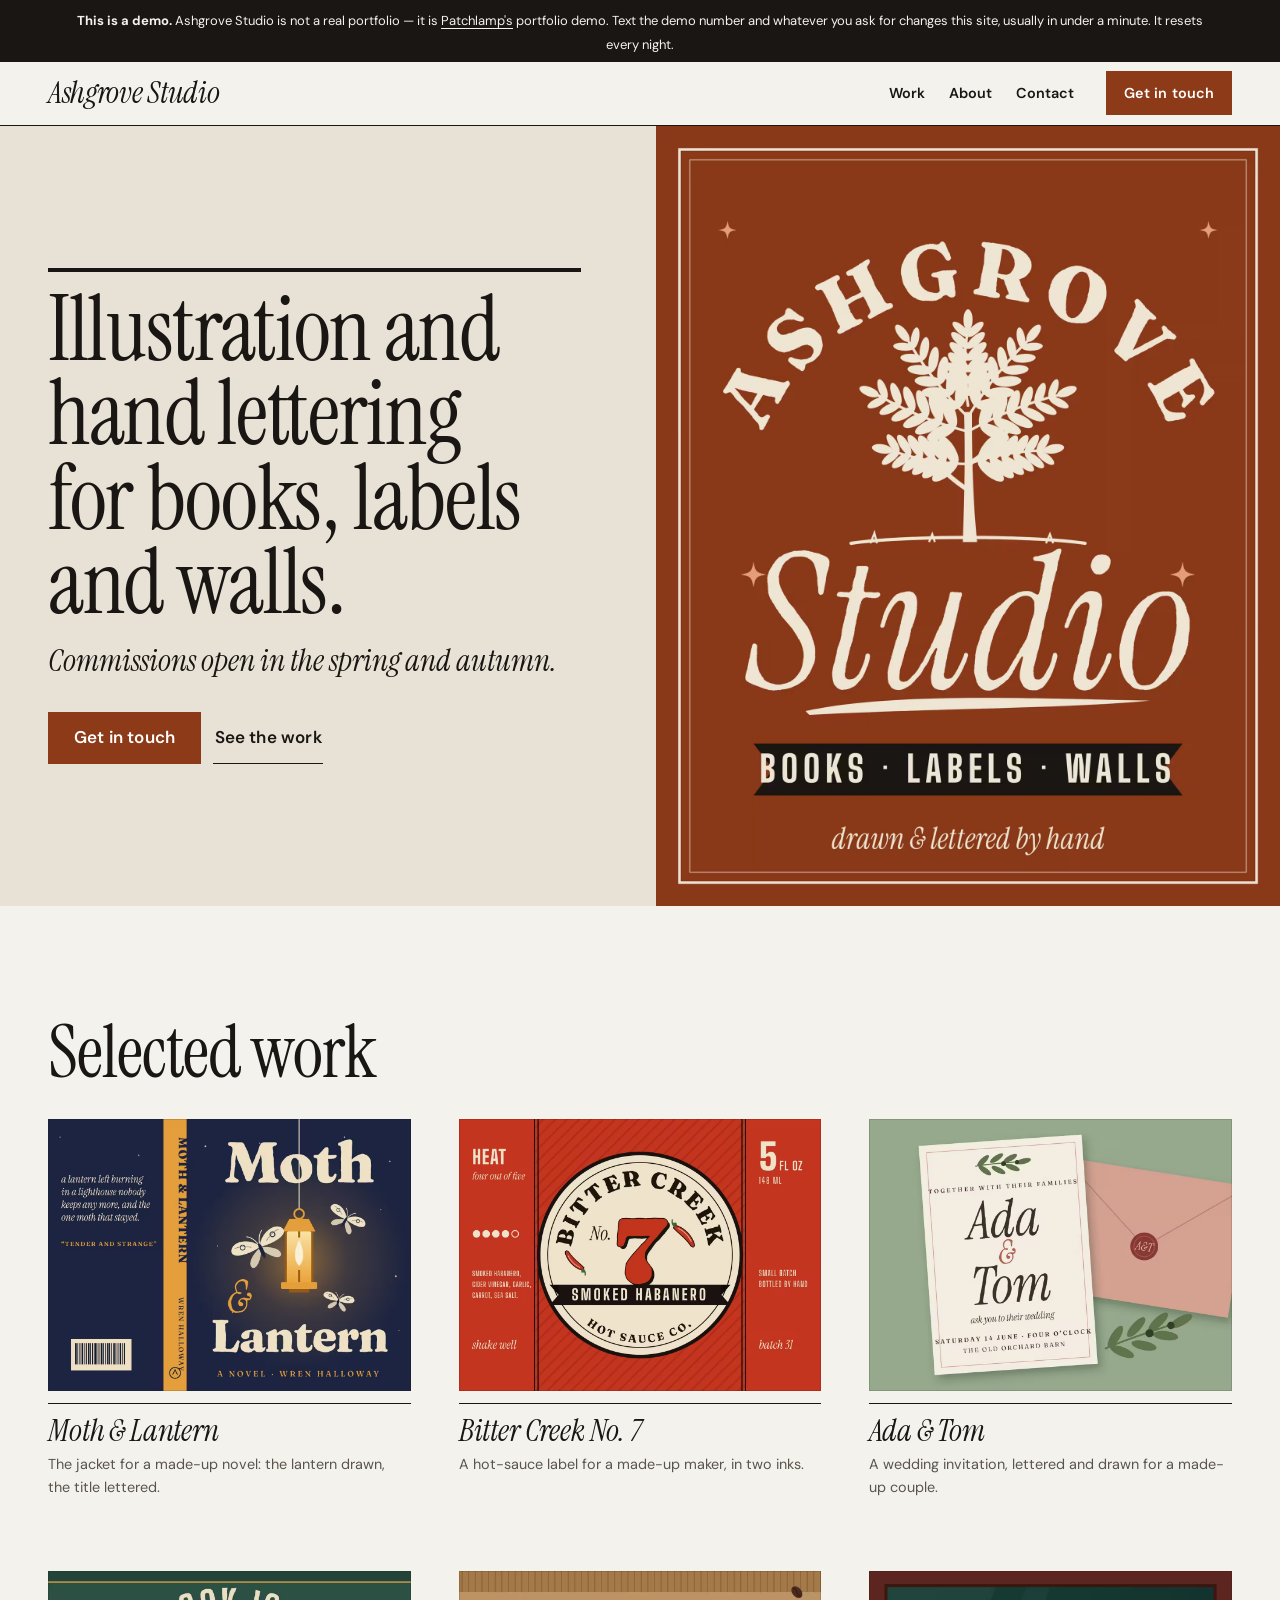
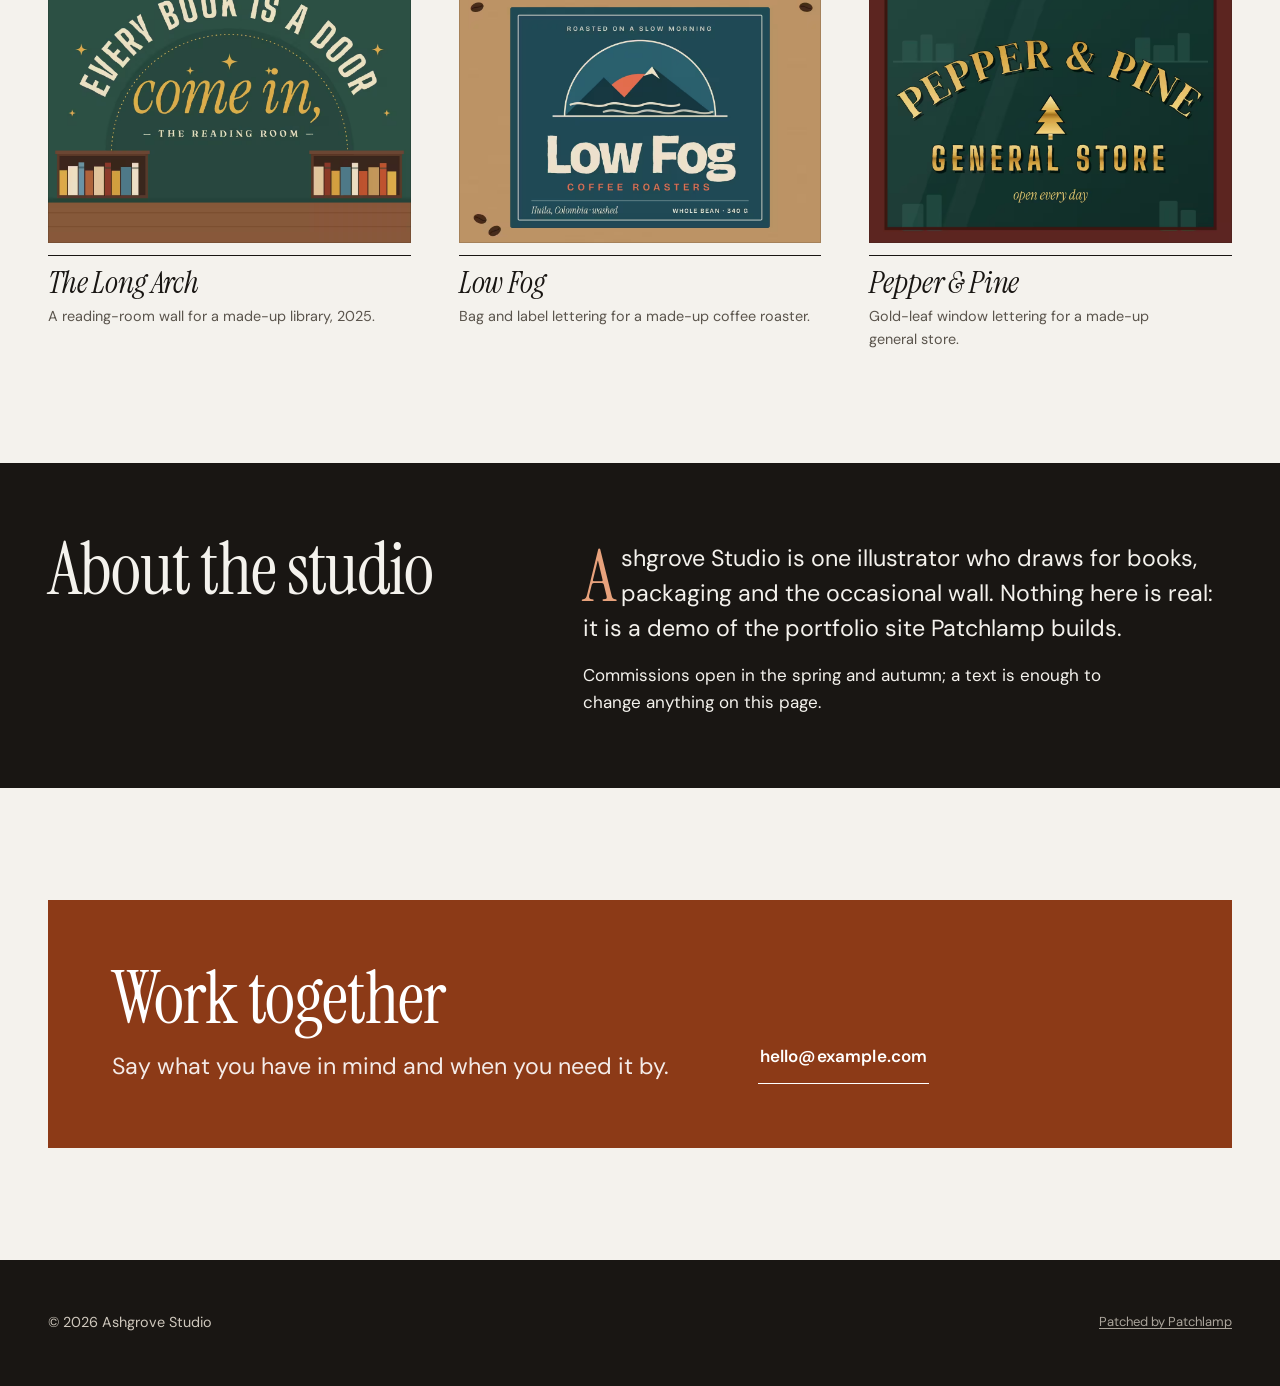
==== commit 4a24ba38: "B256: the studio's own lettered mark in a split hero, the contact as the look's rust card The judge'" ====
--- a/index.html
+++ b/index.html
@@ -9,6 +9,7 @@
   <!-- The pages are rendered from site.json by `site render` (lib/sitegen.py): change site.json, never this file. -->
   <link rel="stylesheet" href="css/style.css">
   <link rel="stylesheet" href="css/look.css">
+  <link rel="stylesheet" href="css/custom.css">
   <script src="js/motion.js" defer></script>
 </head>
 <body class="page-home">
@@ -28,15 +29,16 @@
   </header>
 
   <main id="top">
-    <section class="hero-block hero--typographic" id="hero">
+    <section class="hero-block hero--split has-image" id="hero">
+      <figure class="hero-media">
+        <picture><source type="image/avif" srcset="images/own-hero-1-800.avif 800w, images/own-hero-1-1600.avif 1600w" sizes="100vw"><source type="image/webp" srcset="images/own-hero-1-800.webp 800w, images/own-hero-1-1600.webp 1600w" sizes="100vw"><img src="images/own-hero-1-1600.jpg" srcset="images/own-hero-1-800.jpg 800w, images/own-hero-1-1600.jpg 1600w" sizes="100vw" width="1600" height="2000" alt="The studio&#x27;s own lettered mark on rust: ASHGROVE arched over a drawn ash tree, Studio in a cream script, and a black ribbon reading books, labels, walls" loading="eager" fetchpriority="high" decoding="async"></picture>
+      </figure>
       <div class="hero-copy">
         <h1 class="hero-heading">Illustration and hand lettering for books, labels and walls.</h1>
-        <div class="hero-aside">
-          <p class="hero-sub">Commissions open in the spring and autumn.</p>
-          <div class="hero-actions">
-            <a class="btn btn-primary" href="#contact">Get in touch</a>
-            <a class="btn btn-secondary" href="#work">See the work</a>
-          </div>
+        <p class="hero-sub">Commissions open in the spring and autumn.</p>
+        <div class="hero-actions">
+          <a class="btn btn-primary" href="#contact">Get in touch</a>
+          <a class="btn btn-secondary" href="#work">See the work</a>
         </div>
       </div>
     </section>
@@ -48,7 +50,7 @@
         <ol class="work-list">
           <li class="work-item" data-reveal>
             <figure class="work-media">
-              <picture><source type="image/avif" srcset="images/work-1-600.avif 600w, images/work-1-1200.avif 1200w" sizes="(min-width: 900px) 50vw, 100vw"><source type="image/webp" srcset="images/work-1-600.webp 600w, images/work-1-1200.webp 1200w" sizes="(min-width: 900px) 50vw, 100vw"><img src="images/work-1-1200.jpg" srcset="images/work-1-600.jpg 600w, images/work-1-1200.jpg 1200w" sizes="(min-width: 900px) 50vw, 100vw" width="1200" height="900" alt="A book jacket, laid flat: a lantern glowing on deep blue with moths around it, the title Moth &amp; Lantern lettered in cream" loading="eager" decoding="async"></picture>
+              <picture><source type="image/avif" srcset="images/work-1-600.avif 600w, images/work-1-1200.avif 1200w" sizes="(min-width: 900px) 50vw, 100vw"><source type="image/webp" srcset="images/work-1-600.webp 600w, images/work-1-1200.webp 1200w" sizes="(min-width: 900px) 50vw, 100vw"><img src="images/work-1-1200.jpg" srcset="images/work-1-600.jpg 600w, images/work-1-1200.jpg 1200w" sizes="(min-width: 900px) 50vw, 100vw" width="1200" height="900" alt="A book jacket, laid flat: a lantern glowing on deep blue with moths around it, the title Moth &amp; Lantern lettered in cream" loading="lazy" decoding="async"></picture>
             </figure>
             <h3>Moth &amp; Lantern</h3>
             <p>The jacket for a made-up novel: the lantern drawn, the title lettered.</p>
@@ -106,14 +108,16 @@
         </div>
       </div>
     </section>
-    <section class="section contact contact--plain" id="contact">
+    <section class="section contact contact--card" id="contact">
       <div class="section-inner">
-        <div class="section-head">
-          <h2>Work together</h2>
-          <p class="lede">Say what you have in mind and when you need it by.</p>
-        </div>
-        <div class="action-row">
-          <a class="btn btn-secondary" data-mail href="mailto:hello@example.com">hello@example.com</a>
+        <div class="contact-card" data-reveal>
+          <div class="section-head">
+            <h2>Work together</h2>
+            <p class="lede">Say what you have in mind and when you need it by.</p>
+          </div>
+          <div class="action-row">
+            <a class="btn btn-secondary" data-mail href="mailto:hello@example.com">hello@example.com</a>
+          </div>
         </div>
       </div>
     </section>
--- a/css/custom.css
+++ b/css/custom.css
@@ -0,0 +1,7 @@
+/* Ashgrove Studio's own: on a phone the hero's lettered mark shows whole under the words, because a
+   strip cropped out of the middle cut the lettering in half (wick-4, B256). From 56em the split hero
+   sets it beside the words as the library does. */
+@media (max-width: 55.99em) {
+  .hero--split .hero-media { height: auto; }
+  .hero--split .hero-media img { height: auto; aspect-ratio: 4 / 5; }
+}
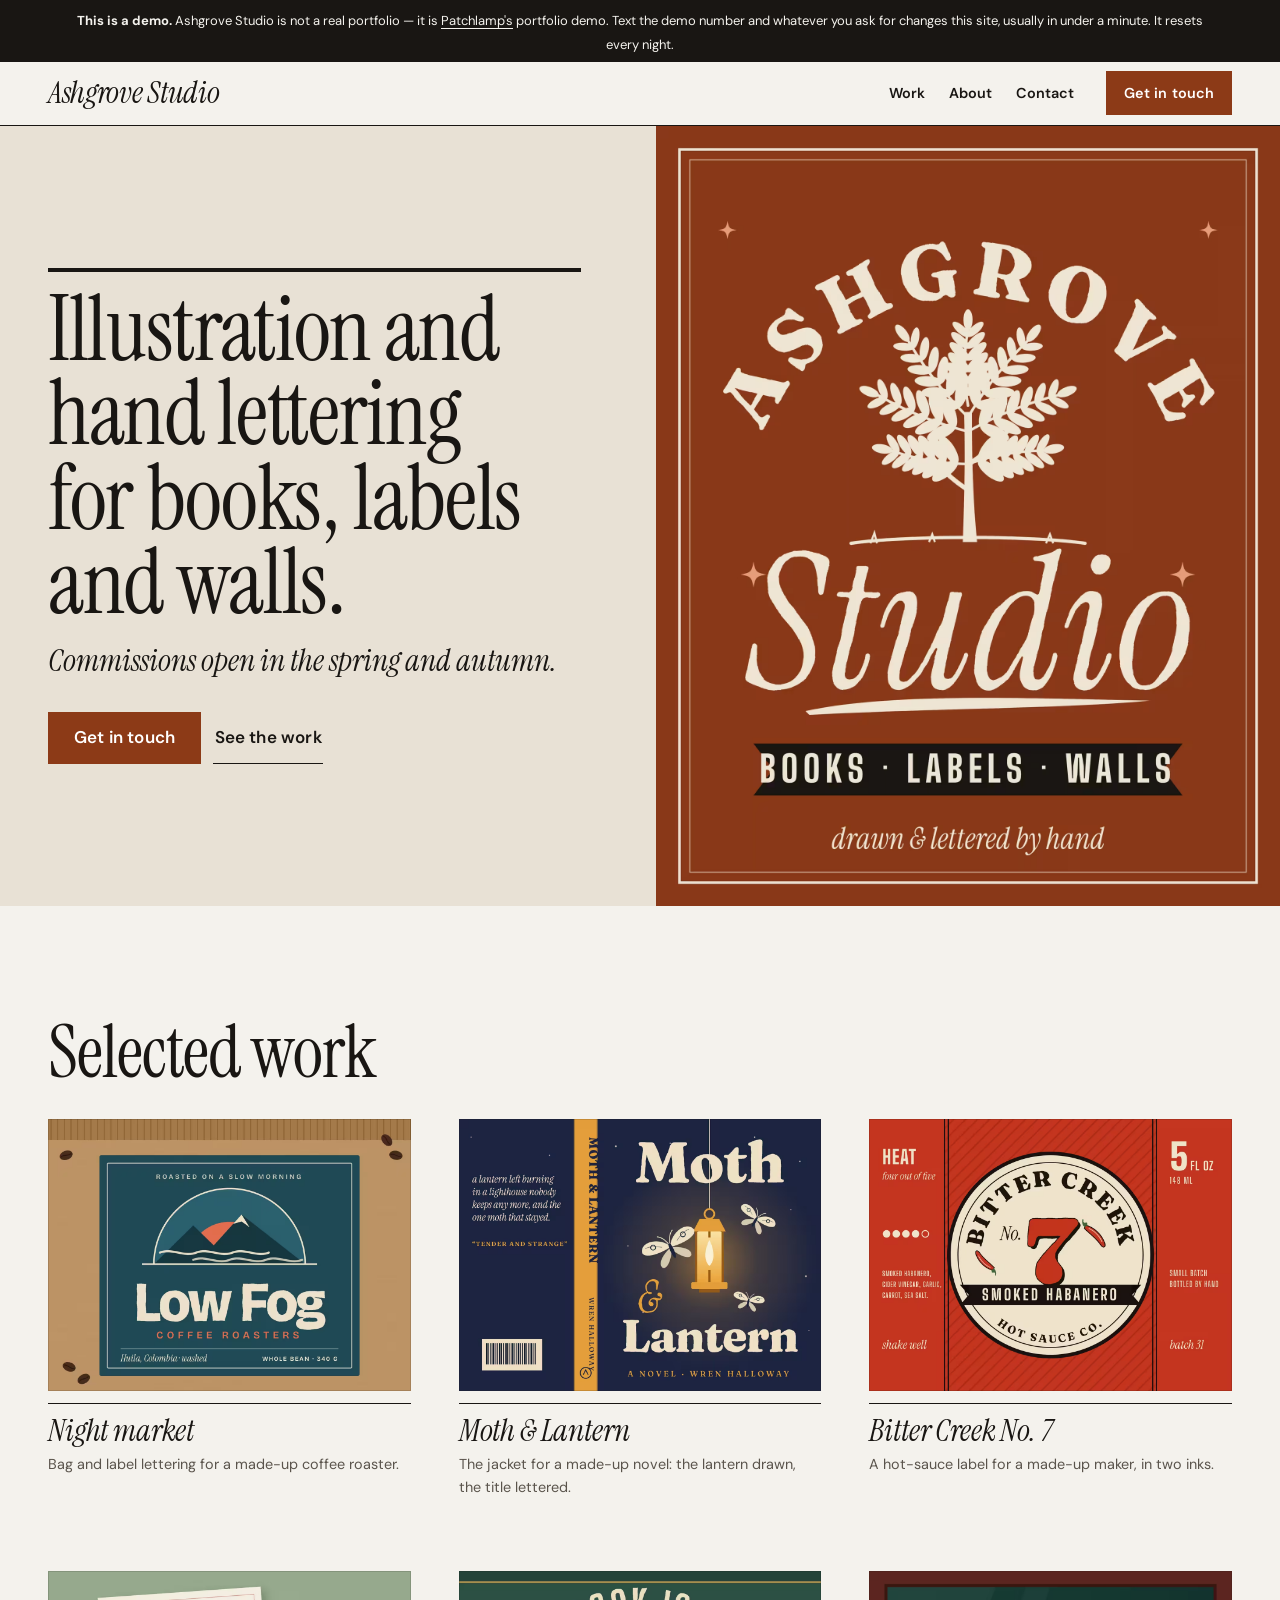
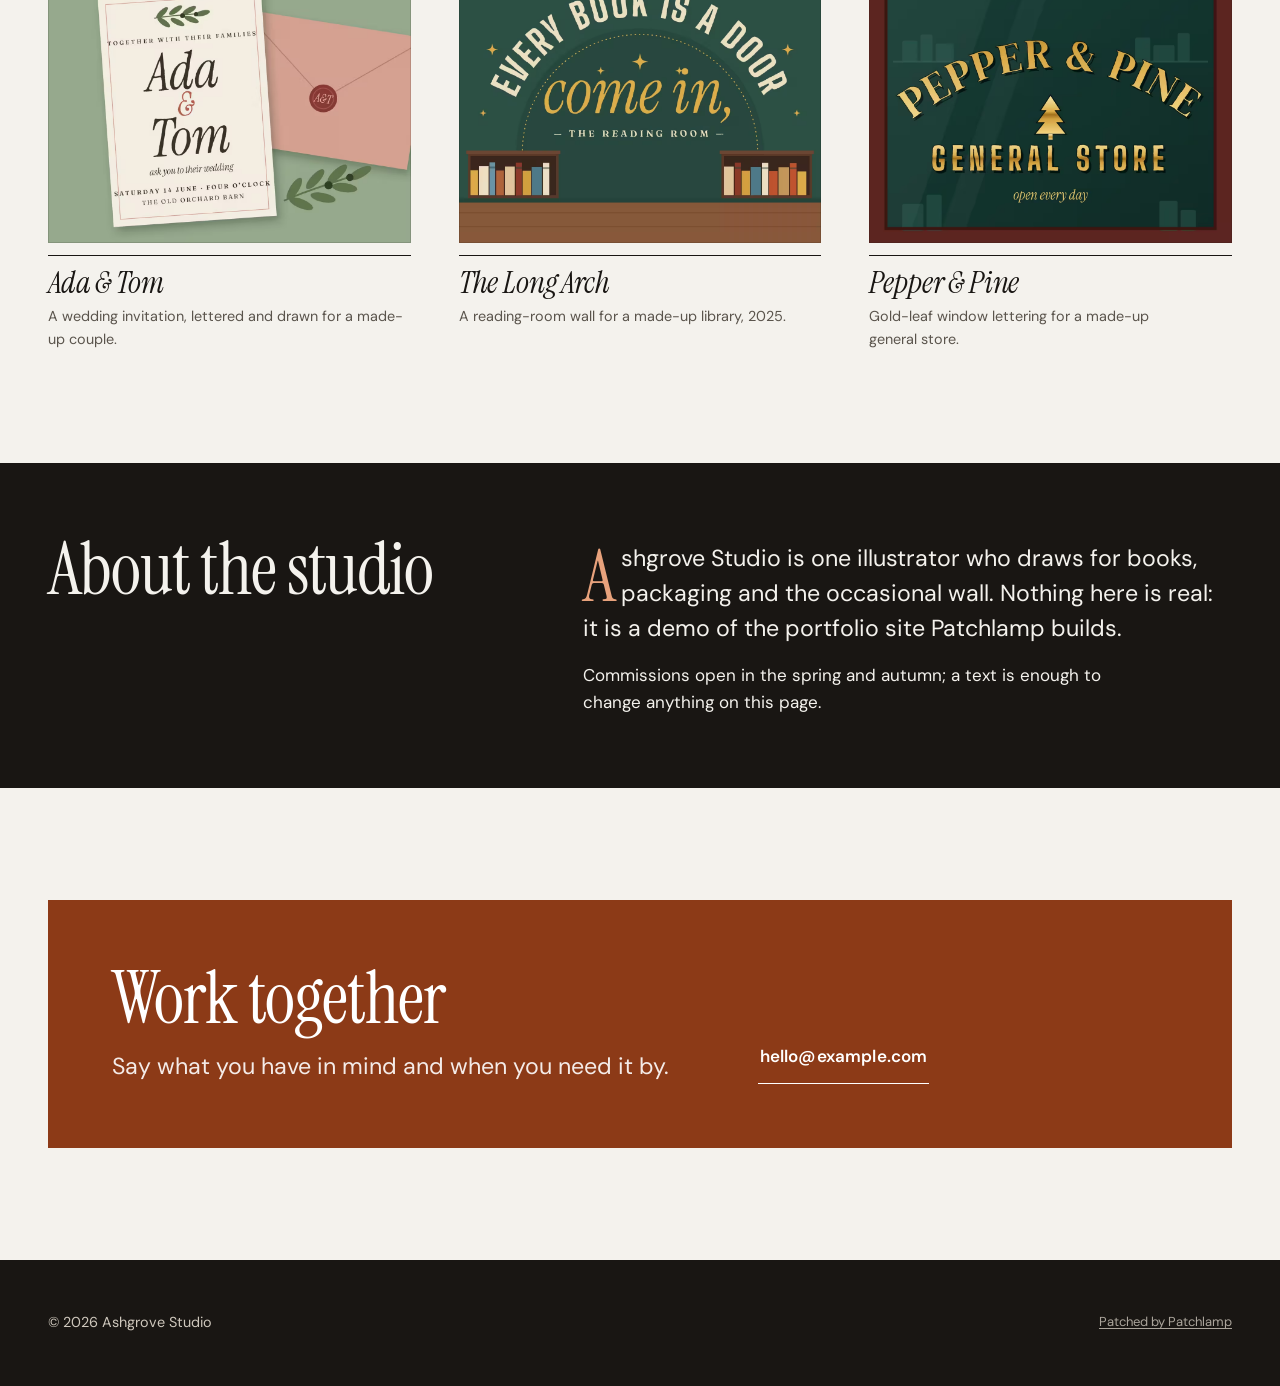
==== commit 6f8b8b44: "Work: Low Fog first, renamed Night market Co-Authored-By: Claude Sonnet 5.5 <noreply@anthropic.com>" ====
--- a/index.html
+++ b/index.html
@@ -50,6 +50,13 @@
         <ol class="work-list">
           <li class="work-item" data-reveal>
             <figure class="work-media">
+              <picture><source type="image/avif" srcset="images/work-4-600.avif 600w, images/work-4-1200.avif 1200w" sizes="(min-width: 900px) 50vw, 100vw"><source type="image/webp" srcset="images/work-4-600.webp 600w, images/work-4-1200.webp 1200w" sizes="(min-width: 900px) 50vw, 100vw"><img src="images/work-4-1200.jpg" srcset="images/work-4-600.jpg 600w, images/work-4-1200.jpg 1200w" sizes="(min-width: 900px) 50vw, 100vw" width="1200" height="900" alt="A kraft coffee bag with a teal label: a coral sun behind a dark peak and drifting fog, the words Low Fog lettered in cream" loading="lazy" decoding="async"></picture>
+            </figure>
+            <h3>Night market</h3>
+            <p>Bag and label lettering for a made-up coffee roaster.</p>
+          </li>
+          <li class="work-item" data-reveal>
+            <figure class="work-media">
               <picture><source type="image/avif" srcset="images/work-1-600.avif 600w, images/work-1-1200.avif 1200w" sizes="(min-width: 900px) 50vw, 100vw"><source type="image/webp" srcset="images/work-1-600.webp 600w, images/work-1-1200.webp 1200w" sizes="(min-width: 900px) 50vw, 100vw"><img src="images/work-1-1200.jpg" srcset="images/work-1-600.jpg 600w, images/work-1-1200.jpg 1200w" sizes="(min-width: 900px) 50vw, 100vw" width="1200" height="900" alt="A book jacket, laid flat: a lantern glowing on deep blue with moths around it, the title Moth &amp; Lantern lettered in cream" loading="lazy" decoding="async"></picture>
             </figure>
             <h3>Moth &amp; Lantern</h3>
@@ -75,13 +82,6 @@
             </figure>
             <h3>The Long Arch</h3>
             <p>A reading-room wall for a made-up library, 2025.</p>
-          </li>
-          <li class="work-item" data-reveal>
-            <figure class="work-media">
-              <picture><source type="image/avif" srcset="images/work-4-600.avif 600w, images/work-4-1200.avif 1200w" sizes="(min-width: 900px) 50vw, 100vw"><source type="image/webp" srcset="images/work-4-600.webp 600w, images/work-4-1200.webp 1200w" sizes="(min-width: 900px) 50vw, 100vw"><img src="images/work-4-1200.jpg" srcset="images/work-4-600.jpg 600w, images/work-4-1200.jpg 1200w" sizes="(min-width: 900px) 50vw, 100vw" width="1200" height="900" alt="A kraft coffee bag with a teal label: a coral sun behind a dark peak and drifting fog, the words Low Fog lettered in cream" loading="lazy" decoding="async"></picture>
-            </figure>
-            <h3>Low Fog</h3>
-            <p>Bag and label lettering for a made-up coffee roaster.</p>
           </li>
           <li class="work-item" data-reveal>
             <figure class="work-media">
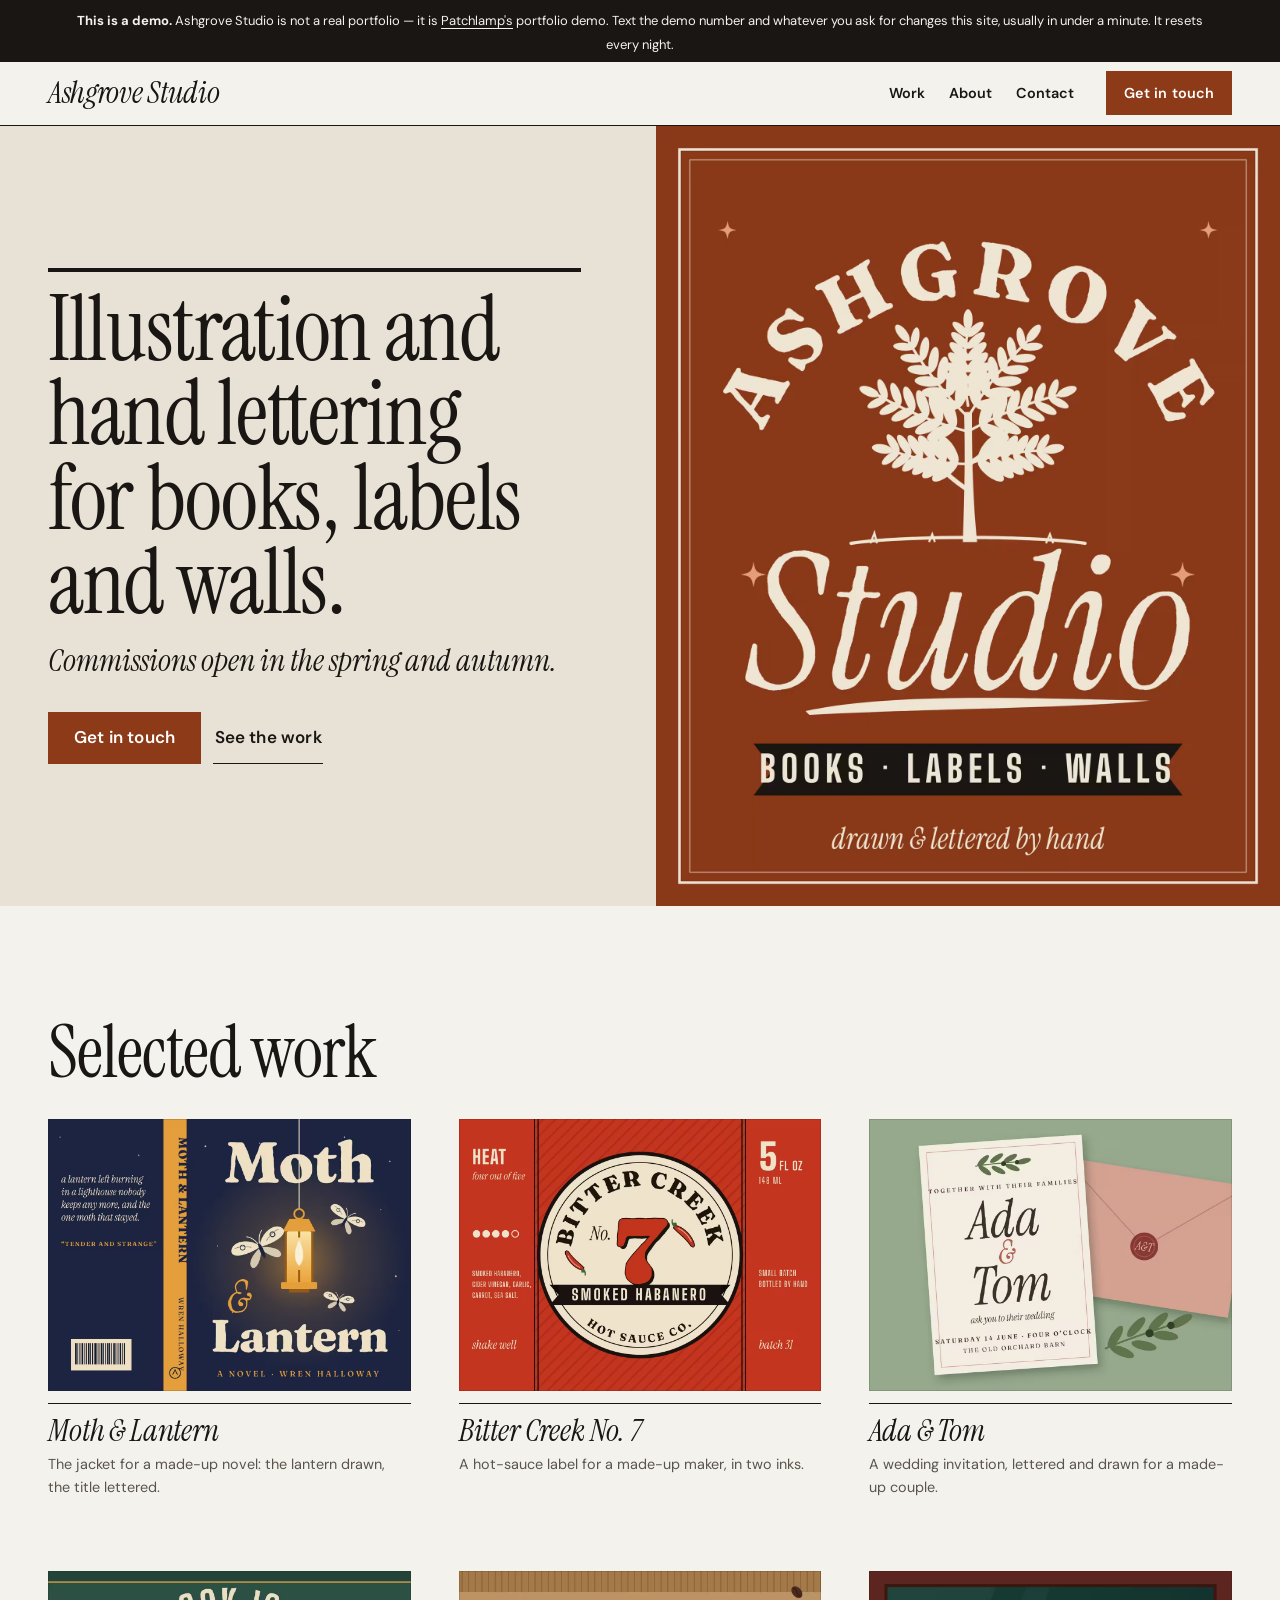
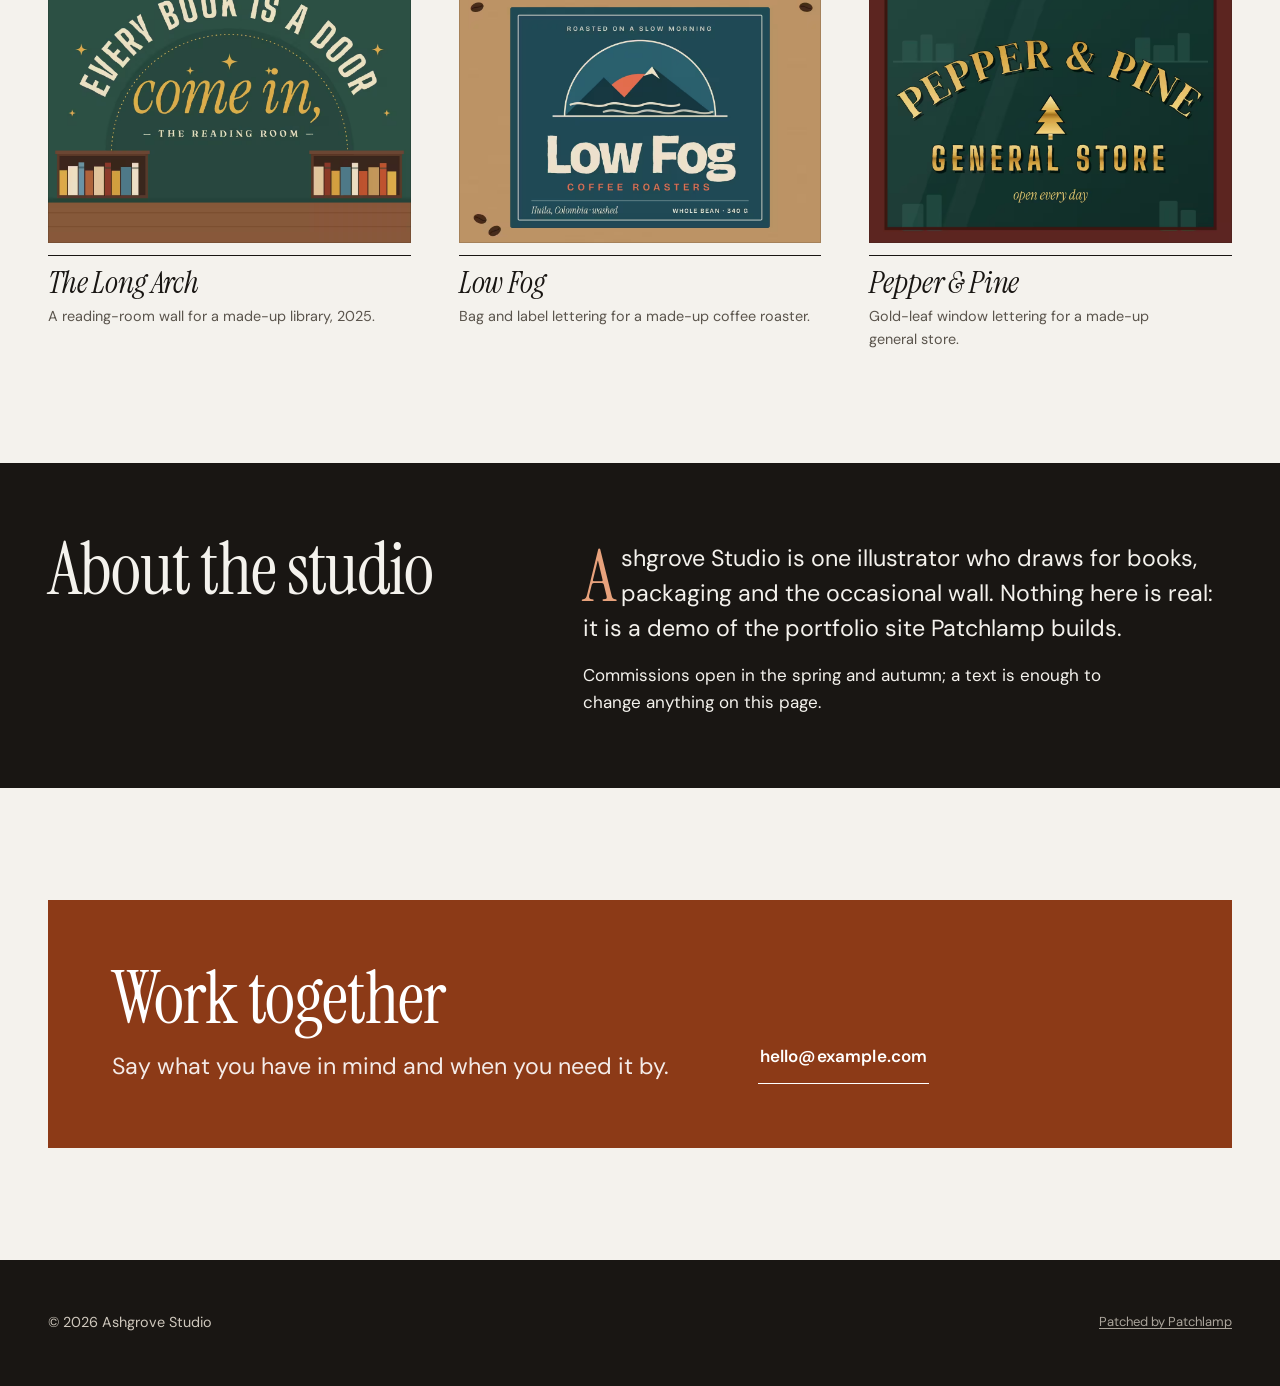
==== commit 95f1aad3: "Nightly reset: back to the golden copy" ====
--- a/index.html
+++ b/index.html
@@ -50,13 +50,6 @@
         <ol class="work-list">
           <li class="work-item" data-reveal>
             <figure class="work-media">
-              <picture><source type="image/avif" srcset="images/work-4-600.avif 600w, images/work-4-1200.avif 1200w" sizes="(min-width: 900px) 50vw, 100vw"><source type="image/webp" srcset="images/work-4-600.webp 600w, images/work-4-1200.webp 1200w" sizes="(min-width: 900px) 50vw, 100vw"><img src="images/work-4-1200.jpg" srcset="images/work-4-600.jpg 600w, images/work-4-1200.jpg 1200w" sizes="(min-width: 900px) 50vw, 100vw" width="1200" height="900" alt="A kraft coffee bag with a teal label: a coral sun behind a dark peak and drifting fog, the words Low Fog lettered in cream" loading="lazy" decoding="async"></picture>
-            </figure>
-            <h3>Night market</h3>
-            <p>Bag and label lettering for a made-up coffee roaster.</p>
-          </li>
-          <li class="work-item" data-reveal>
-            <figure class="work-media">
               <picture><source type="image/avif" srcset="images/work-1-600.avif 600w, images/work-1-1200.avif 1200w" sizes="(min-width: 900px) 50vw, 100vw"><source type="image/webp" srcset="images/work-1-600.webp 600w, images/work-1-1200.webp 1200w" sizes="(min-width: 900px) 50vw, 100vw"><img src="images/work-1-1200.jpg" srcset="images/work-1-600.jpg 600w, images/work-1-1200.jpg 1200w" sizes="(min-width: 900px) 50vw, 100vw" width="1200" height="900" alt="A book jacket, laid flat: a lantern glowing on deep blue with moths around it, the title Moth &amp; Lantern lettered in cream" loading="lazy" decoding="async"></picture>
             </figure>
             <h3>Moth &amp; Lantern</h3>
@@ -82,6 +75,13 @@
             </figure>
             <h3>The Long Arch</h3>
             <p>A reading-room wall for a made-up library, 2025.</p>
+          </li>
+          <li class="work-item" data-reveal>
+            <figure class="work-media">
+              <picture><source type="image/avif" srcset="images/work-4-600.avif 600w, images/work-4-1200.avif 1200w" sizes="(min-width: 900px) 50vw, 100vw"><source type="image/webp" srcset="images/work-4-600.webp 600w, images/work-4-1200.webp 1200w" sizes="(min-width: 900px) 50vw, 100vw"><img src="images/work-4-1200.jpg" srcset="images/work-4-600.jpg 600w, images/work-4-1200.jpg 1200w" sizes="(min-width: 900px) 50vw, 100vw" width="1200" height="900" alt="A kraft coffee bag with a teal label: a coral sun behind a dark peak and drifting fog, the words Low Fog lettered in cream" loading="lazy" decoding="async"></picture>
+            </figure>
+            <h3>Low Fog</h3>
+            <p>Bag and label lettering for a made-up coffee roaster.</p>
           </li>
           <li class="work-item" data-reveal>
             <figure class="work-media">
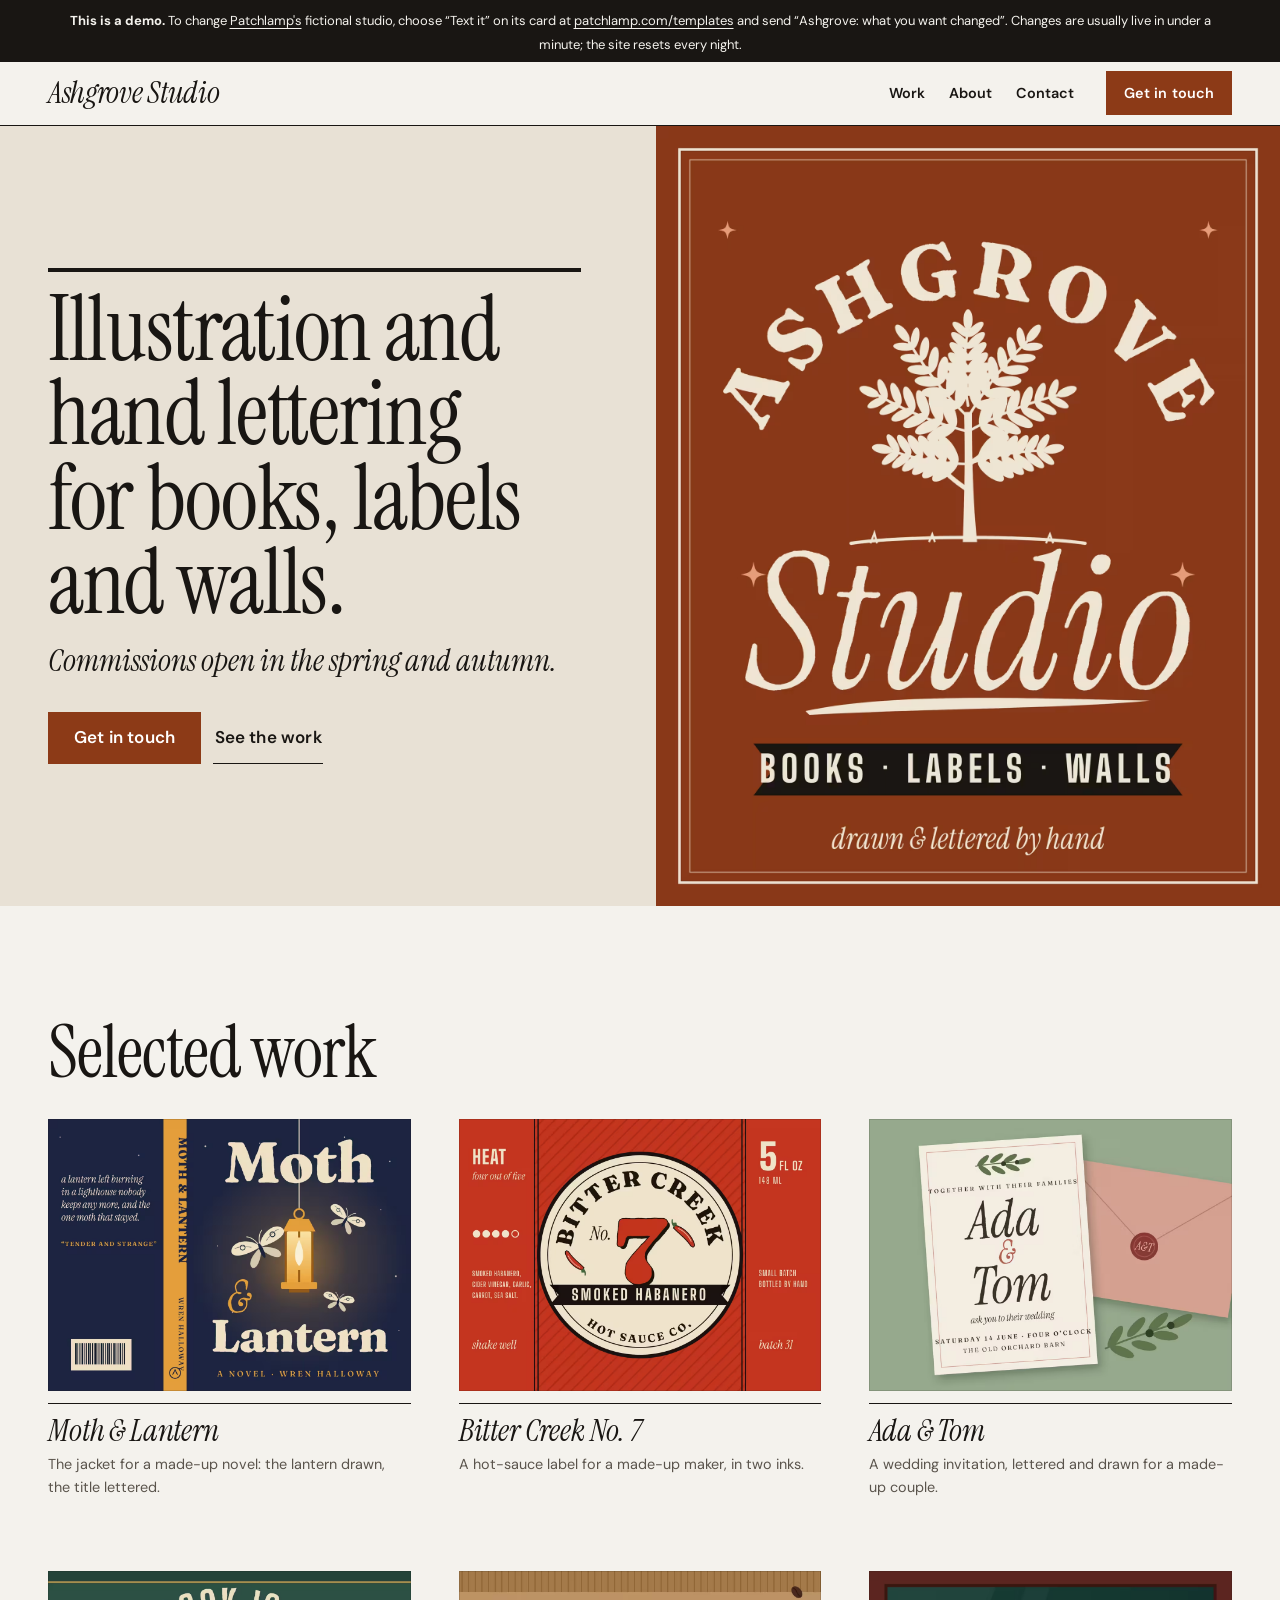
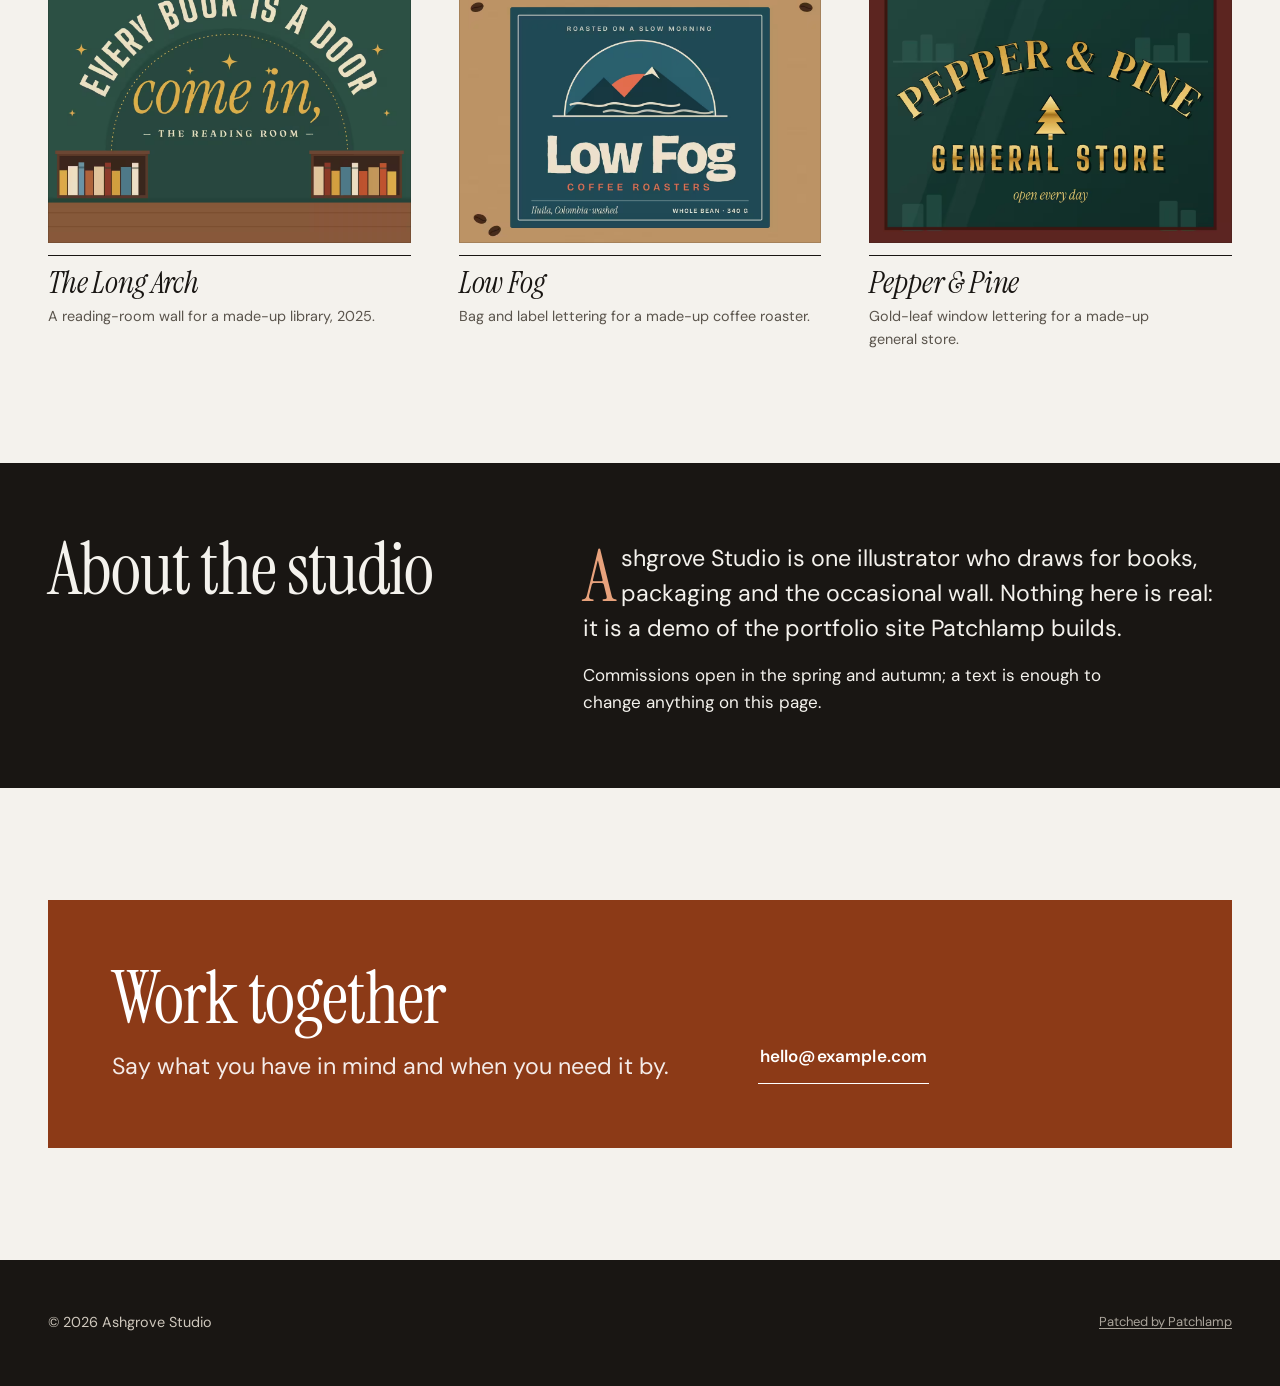
==== commit 31020154: "The demo bar points at the /templates card (Codex, marketing/copy/demo-bars-2026-10-27-v2.md): no nu" ====
--- a/index.html
+++ b/index.html
@@ -14,8 +14,10 @@
 </head>
 <body class="page-home">
   <p class="demo-bar">
-    <strong>This is a demo.</strong> Ashgrove Studio is not a real portfolio — it is
-    <a href="https://patchlamp.com/">Patchlamp's</a> portfolio demo. Text the demo number and whatever you ask for changes this site, usually in under a minute. It resets every night.
+    <strong>This is a demo.</strong> To change <a href="https://patchlamp.com/">Patchlamp's</a>
+    fictional studio, choose “Text it” on its card at
+    <a href="https://patchlamp.com/templates">patchlamp.com/templates</a> and send “Ashgrove: what you want changed”.
+    Changes are usually live in under a minute; the site resets every night.
   </p>
 
   <header class="site-header">
